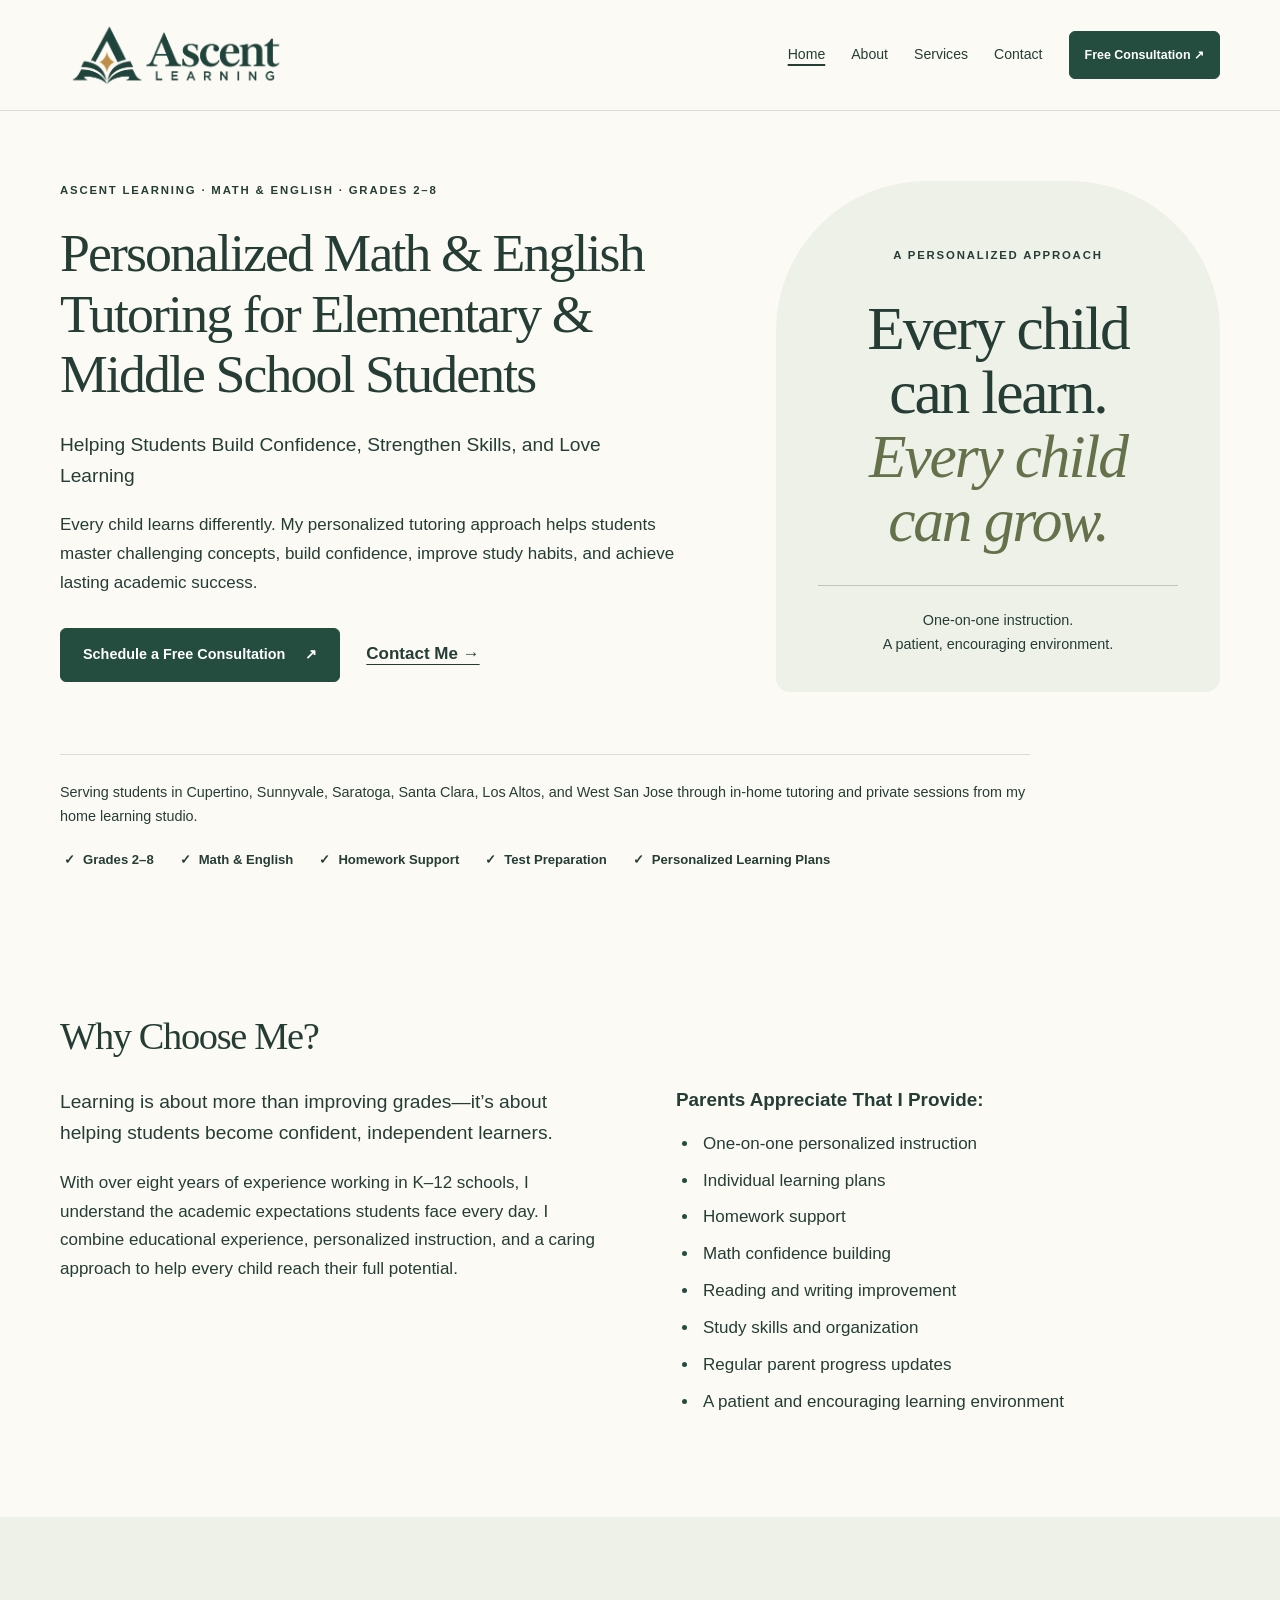
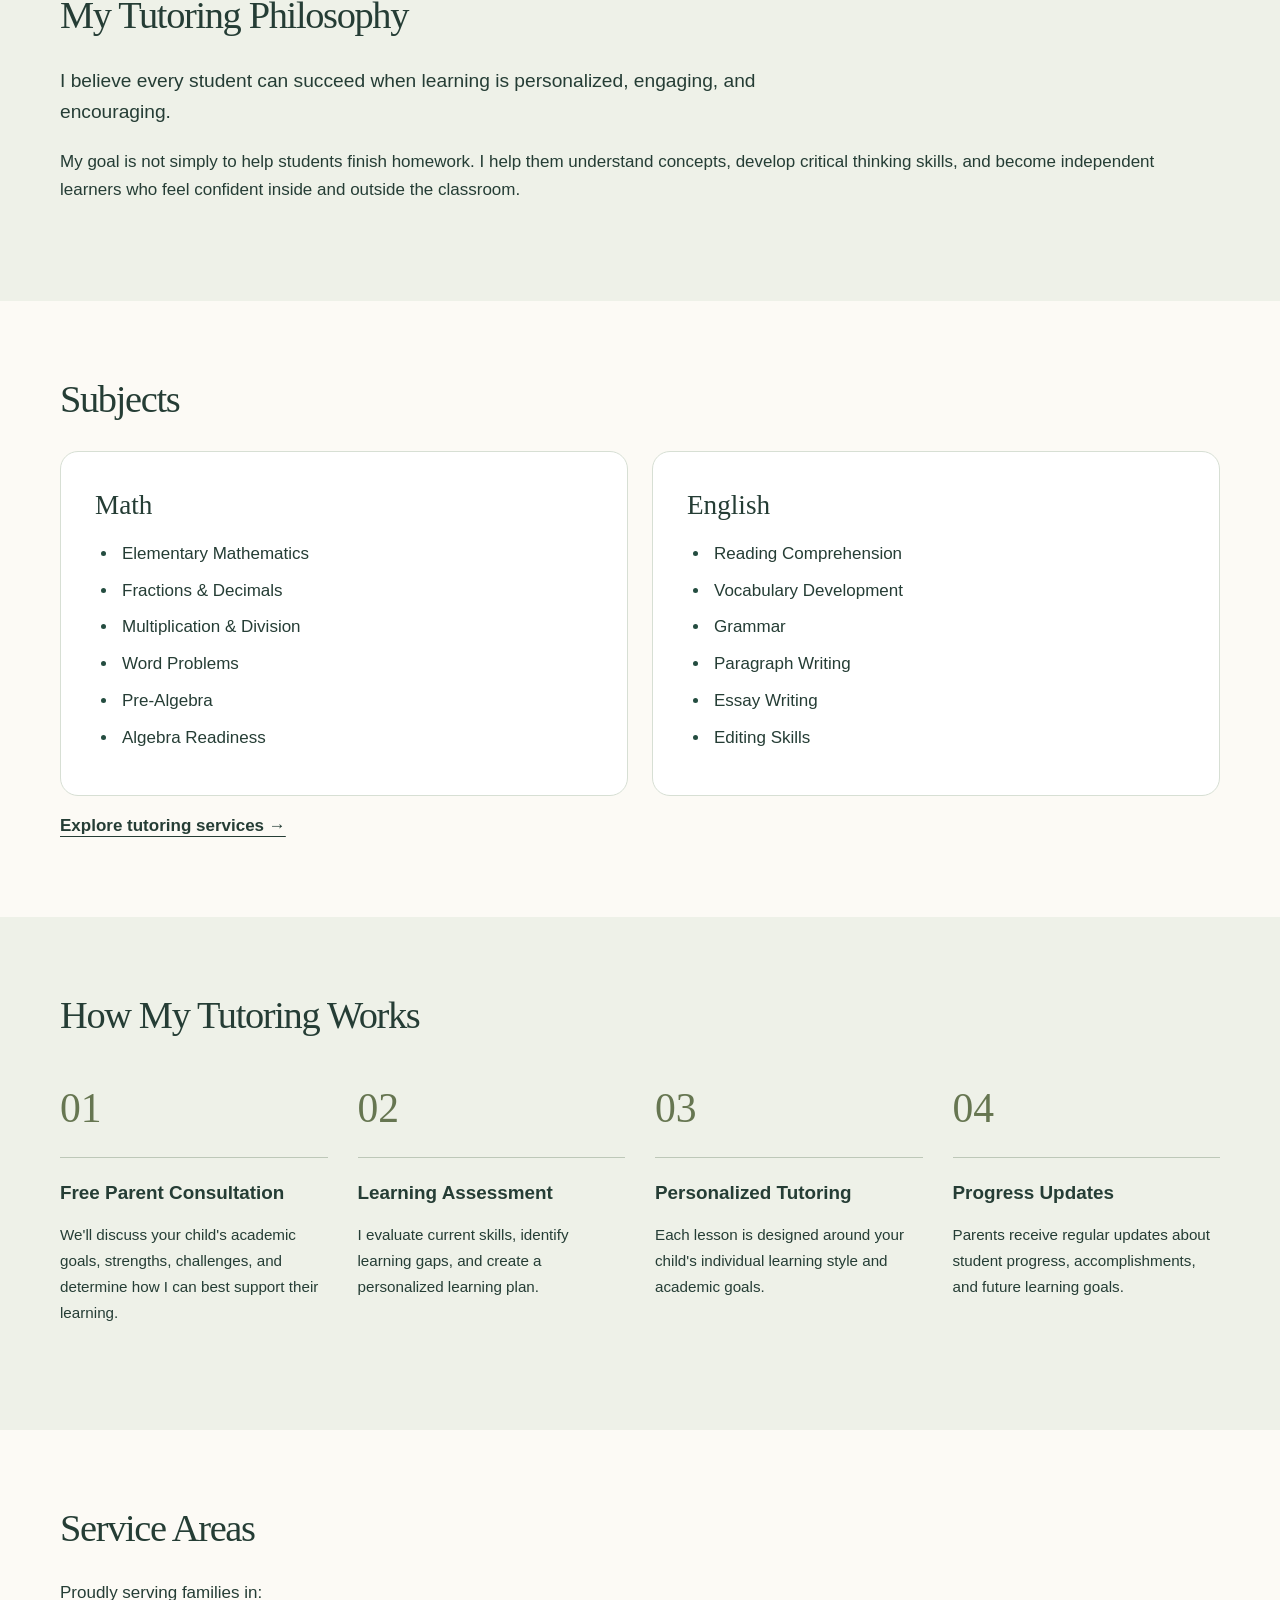
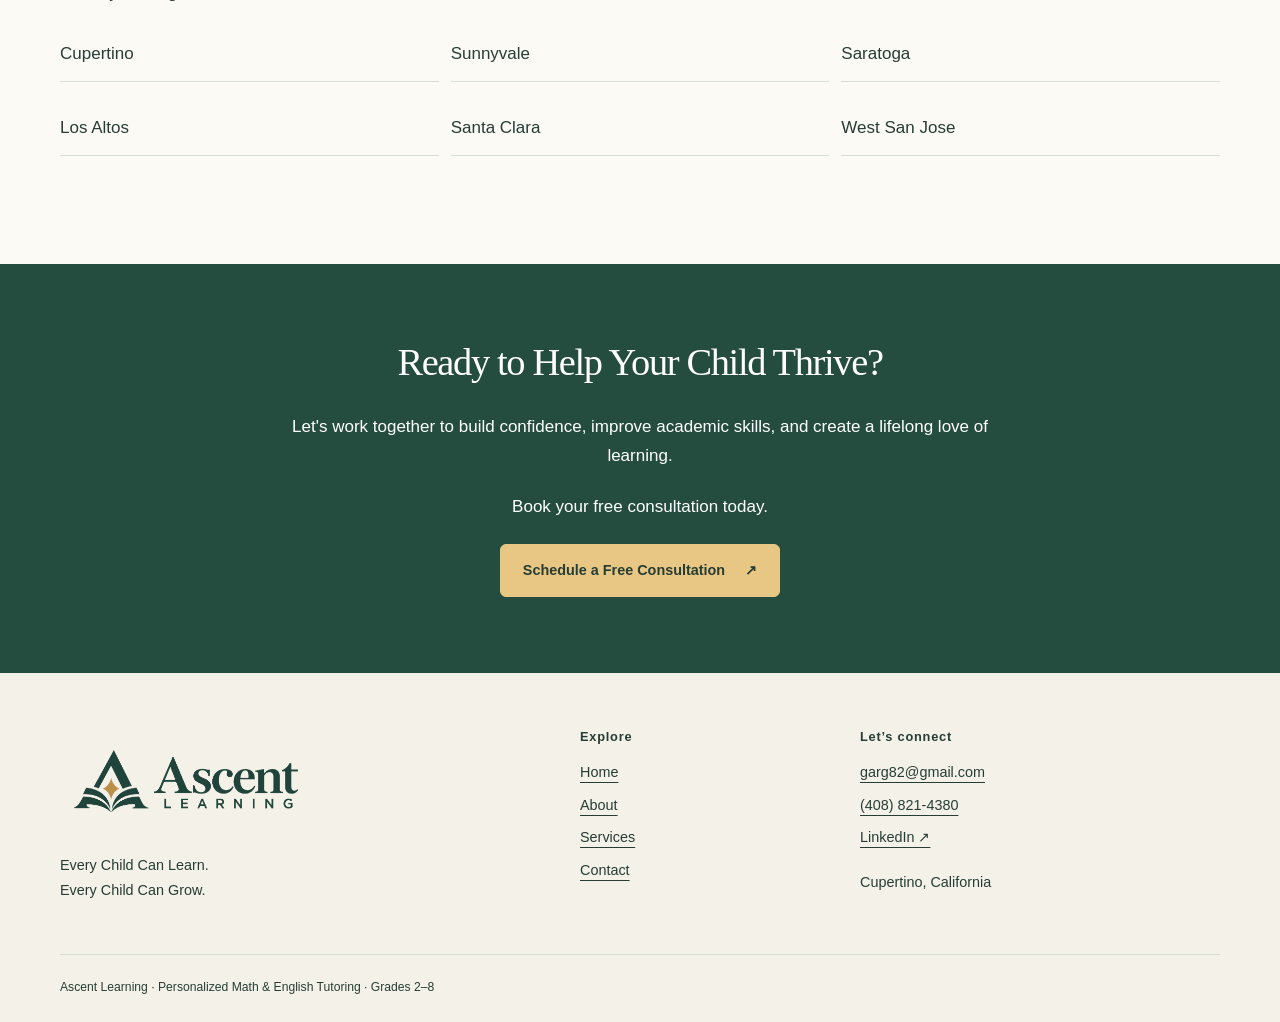
==== index.html @ a2057ff2 "Update 1.0" ====
<!doctype html><html lang="en"><head><meta charset="utf-8"><meta name="viewport" content="width=device-width, initial-scale=1"><title>Personalized Math & English Tutoring, Grades 2–8 | Ascent Learning</title><meta name="description" content="Ascent Learning: Personalized Math and English tutoring with Aarushi Agrawal in Cupertino and nearby communities. In-home and home learning studio sessions for grades 2–8."><meta name="theme-color" content="#244d40"><meta property="og:site_name" content="Ascent Learning"><meta property="og:type" content="website"><meta property="og:title" content="Personalized Math &amp; English Tutoring, Grades 2–8 | Ascent Learning"><meta property="og:description" content="Ascent Learning: Personalized Math and English tutoring with Aarushi Agrawal in Cupertino and nearby communities. In-home and home learning studio sessions for grades 2–8."><!-- Add the final absolute canonical URL and og:url after connecting your domain. --><link rel="stylesheet" href="css/style.css"><script src="js/script.js" defer></script></head><body><!-- Shared header: canonical copy in partials/header.html. Keep all four pages in sync. -->
<a class="skip-link" href="#main">Skip to content</a><header class="site-header"><div class="container header-inner"><a class="brand" href="index.html" aria-current="page"><img class="brand-logo" src="images/assets/ascent-learning-logo.png" alt="Ascent Learning" width="1942" height="809"></a><button class="menu-toggle" aria-expanded="false" aria-controls="navigation" hidden>Menu <span aria-hidden="true">☰</span></button><nav id="navigation" aria-label="Main navigation"><a href="index.html" aria-current="page">Home</a><a href="about.html">About</a><a href="services.html">Services</a><a href="contact.html">Contact</a><a class="button small" href="contact.html#consultation">Free Consultation ↗</a></nav></div></header><main id="main"><section class="hero"><div class="container hero-grid"><div><p class="eyebrow">ASCENT LEARNING · MATH & ENGLISH · GRADES 2–8</p><h1>Personalized Math &amp; English Tutoring for Elementary &amp; Middle School Students</h1><p class="lead">Helping Students Build Confidence, Strengthen Skills, and Love Learning</p><p>Every child learns differently. My personalized tutoring approach helps students master challenging concepts, build confidence, improve study habits, and achieve lasting academic success.</p><div class="actions"><a class="button" href="contact.html#consultation">Schedule a Free Consultation <span aria-hidden="true">↗</span></a><a class="text-link" href="contact.html">Contact Me →</a></div></div><aside class="hero-note"><p class="eyebrow">A PERSONALIZED APPROACH</p><p class="display">Every child<br>can learn.<br><em>Every child<br>can grow.</em></p><div class="note-bottom">One-on-one instruction.<br>A patient, encouraging environment.</div></aside></div><div class="container"><p class="service-line">Serving students in Cupertino, Sunnyvale, Saratoga, Santa Clara, Los Altos, and West San Jose through in-home tutoring and private sessions from my home learning studio.</p><ul class="tags"><li>Grades 2–8</li><li>Math & English</li><li>Homework Support</li><li>Test Preparation</li><li>Personalized Learning Plans</li></ul></div></section><section class="section "><div class="container"><h2>Why Choose Me?</h2><div class="split"><div><p class="lead">Learning is about more than improving grades—it’s about helping students become confident, independent learners.</p><p>With over eight years of experience working in K–12 schools, I understand the academic expectations students face every day. I combine educational experience, personalized instruction, and a caring approach to help every child reach their full potential.</p></div><div><h3>Parents Appreciate That I Provide:</h3><ul><li>One-on-one personalized instruction</li><li>Individual learning plans</li><li>Homework support</li><li>Math confidence building</li><li>Reading and writing improvement</li><li>Study skills and organization</li><li>Regular parent progress updates</li><li>A patient and encouraging learning environment</li> </ul></div></div></div></section><section class="section tinted"><div class="container"><h2>My Tutoring Philosophy</h2><p class="lead">I believe every student can succeed when learning is personalized, engaging, and encouraging.</p><p>My goal is not simply to help students finish homework. I help them understand concepts, develop critical thinking skills, and become independent learners who feel confident inside and outside the classroom.</p></div></section><section class="section "><div class="container"><h2>Subjects</h2><div class="cards two"><article class="card"><h3>Math</h3><ul><li>Elementary Mathematics</li><li>Fractions & Decimals</li><li>Multiplication & Division</li><li>Word Problems</li><li>Pre-Algebra</li><li>Algebra Readiness</li> </ul></article><article class="card"><h3>English</h3><ul><li>Reading Comprehension</li><li>Vocabulary Development</li><li>Grammar</li><li>Paragraph Writing</li><li>Essay Writing</li><li>Editing Skills</li> </ul></article></div><a class="text-link" href="services.html">Explore tutoring services →</a></div></section><section class="section tinted"><div class="container"><h2>How My Tutoring Works</h2><ol class="steps"><li><span class="step-number">01</span><h3>Free Parent Consultation</h3><p>We'll discuss your child's academic goals, strengths, challenges, and determine how I can best support their learning.</p></li><li><span class="step-number">02</span><h3>Learning Assessment</h3><p>I evaluate current skills, identify learning gaps, and create a personalized learning plan.</p></li><li><span class="step-number">03</span><h3>Personalized Tutoring</h3><p>Each lesson is designed around your child's individual learning style and academic goals.</p></li><li><span class="step-number">04</span><h3>Progress Updates</h3><p>Parents receive regular updates about student progress, accomplishments, and future learning goals.</p></li></ol></div></section><section class="section "><div class="container"><h2>Service Areas</h2><p>Proudly serving families in:</p><ul class="areas"><li>Cupertino</li><li>Sunnyvale</li><li>Saratoga</li><li>Los Altos</li><li>Santa Clara</li><li>West San Jose</li></ul></div></section><section class="section cta-band"><div class="container"><h2>Ready to Help Your Child Thrive?</h2><p>Let's work together to build confidence, improve academic skills, and create a lifelong love of learning.</p><p>Book your free consultation today.</p><a class="button" href="contact.html#consultation">Schedule a Free Consultation <span aria-hidden="true">↗</span></a></div></section></main><!-- Shared footer: canonical copy in partials/footer.html. -->
<footer><div class="container footer-grid"><div><a class="brand" href="index.html"><img class="brand-logo" src="images/assets/ascent-learning-logo.png" alt="Ascent Learning" width="1942" height="809"></a><p>Every Child Can Learn.<br>Every Child Can Grow.</p></div><div><h2>Explore</h2><a href="index.html">Home</a><a href="about.html">About</a><a href="services.html">Services</a><a href="contact.html">Contact</a></div><div><h2>Let’s connect</h2><a href="mailto:garg82@gmail.com">garg82@gmail.com</a><a href="tel:+14088214380">(408) 821-4380</a><a href="https://www.linkedin.com/in/aarushi82/">LinkedIn ↗</a><p>Cupertino, California</p></div></div><div class="container footer-bottom">Ascent Learning · Personalized Math &amp; English Tutoring · Grades 2–8</div></footer></body></html>
---- css/style.css ----
/* Shared design tokens: edit these to restyle all four pages. No external dependencies. */
:root{--paper:#fcfaf5;--ink:#253d35;--green:#244d40;--muted:#52665c;--tint:#eef1e8;--line:#d7dfd4;--accent:#e8c784;--white:#fff;--radius:18px}*{box-sizing:border-box}html{scroll-behavior:smooth;scroll-padding-top:110px}body{margin:0;background:var(--paper);color:var(--ink);font-family:Arial,Helvetica,sans-serif;font-size:17px;line-height:1.7}a{color:inherit;text-underline-offset:5px}button,input,select,textarea{font:inherit}button,a,input,select,textarea,summary{-webkit-tap-highlight-color:transparent}a:focus-visible,button:focus-visible,input:focus-visible,select:focus-visible,textarea:focus-visible,summary:focus-visible{outline:3px solid #a45a21;outline-offset:5px}h1,h2,h3,p{margin-top:0}h1,h2,.display{font-family:Georgia,'Times New Roman',serif;font-weight:400;letter-spacing:-.035em}h1{font-size:clamp(2.4rem,4.2vw,3.9rem);line-height:1.12;max-width:900px;margin-bottom:26px}h2{font-size:clamp(2rem,3vw,2.8rem);line-height:1.18;margin-bottom:28px}h3{font-size:1.18rem;line-height:1.4;margin-bottom:16px}p{margin-bottom:20px}ul{padding-left:23px;margin:0 0 24px}li{padding-left:4px;margin-bottom:8px}li::marker{color:var(--green)}.container{width:min(1160px,calc(100% - 80px));margin:auto}.site-header{background:var(--paper);border-bottom:1px solid var(--line);position:sticky;top:0;z-index:20}.header-inner{display:flex;align-items:center;justify-content:space-between;gap:24px;min-height:98px}.brand{display:flex;align-items:center;gap:12px;text-decoration:none;font-family:Georgia,serif;font-size:1.35rem;line-height:1.2}.brand small{display:block;font-family:Arial,sans-serif;letter-spacing:.14em;font-size:.56rem;margin-top:9px}.brand-mark{background:var(--green);color:var(--paper);padding:12px 9px;border-radius:50%;font-size:1.35rem}nav{display:flex;align-items:center;gap:26px}nav a{text-decoration:none;font-size:.88rem}nav a[aria-current=page]{text-decoration:underline;text-decoration-thickness:2px}nav a:hover,.text-link:hover{color:#826021}.button{display:inline-flex;align-items:center;justify-content:center;gap:20px;background:var(--green);color:#fff;border:1px solid var(--green);border-radius:6px;padding:15px 22px;text-decoration:none;font-size:.9rem;font-weight:600;cursor:pointer;line-height:1.5;min-height:48px}.button:hover{background:#17392e;color:#fff}.button:disabled{opacity:.6;cursor:wait}.button.small{font-size:.78rem;padding:12px 15px}.text-link{display:inline-block;font-weight:600;margin-top:16px}.eyebrow{font-size:.71rem;letter-spacing:.16em;font-weight:700;margin-bottom:23px}.hero{padding:70px 0 35px}.hero-grid{display:grid;grid-template-columns:1.45fr 1fr;gap:72px;align-items:stretch}.lead{font-size:1.2rem;line-height:1.6;max-width:800px}.hero-grid>div>p:not(.eyebrow){max-width:620px}.actions{display:flex;gap:26px;align-items:center;flex-wrap:wrap;margin:30px 0}.actions .text-link{margin:0}.hero-note{background:var(--tint);border-radius:150px 150px 14px 14px;padding:65px 42px 35px;text-align:center;align-self:start}.hero-note .display{font-size:clamp(2.8rem,4.8vw,4.5rem);line-height:1.04;margin:32px 0}.display em{color:#65714a}.note-bottom{border-top:1px solid #bdc8b8;padding-top:22px;font-size:.9rem}.service-line{margin-top:42px;padding-top:25px;border-top:1px solid var(--line);font-size:.9rem;max-width:970px}.tags{display:flex;flex-wrap:wrap;gap:10px 22px;list-style:none;padding:0;font-size:.82rem;font-weight:600}.tags li:before{content:'✓';margin-right:8px}.section{padding:76px 0}.tinted{background:var(--tint)}.split{display:grid;grid-template-columns:1fr 1fr;gap:72px}.cards{display:grid;gap:24px}.two{grid-template-columns:repeat(2,minmax(0,1fr))}.card{border:1px solid var(--line);border-radius:var(--radius);padding:34px;background:var(--white)}.card h3{font-family:Georgia,serif;font-size:1.7rem;font-weight:400}.card ul:last-child{margin-bottom:0}.steps{display:grid;grid-template-columns:repeat(4,minmax(0,1fr));gap:30px;list-style:none;padding:0;margin:35px 0 0}.steps li{padding:0}.step-number{display:block;font-family:Georgia,serif;font-size:2.6rem;color:#667651;border-bottom:1px solid #bdc8b8;margin-bottom:22px;padding-bottom:13px}.steps p{font-size:.95rem}.areas{list-style:none;padding:0;display:grid;grid-template-columns:repeat(3,1fr);gap:12px}.areas li{border-bottom:1px solid var(--line);padding:12px 0}.cta-band{background:var(--green);color:#fff;text-align:center}.cta-band p{max-width:750px;margin:0 auto 22px}.cta-band .button{background:var(--accent);border-color:var(--accent);color:var(--ink)}.page-intro{padding:70px 0 60px;background:var(--tint)}.page-intro .lead{margin-bottom:0}.contact-grid{display:grid;grid-template-columns:1fr 1.1fr;gap:80px}.contact-links{display:grid;gap:13px;overflow-wrap:anywhere}.space-top{margin-top:48px}.form-panel{background:#fff;border:1px solid var(--line);border-radius:var(--radius);padding:34px}.form-panel h2{font-size:1.9rem}.form-panel>p{font-size:.9rem}label{display:block;font-size:.9rem;font-weight:600;margin-top:20px;margin-bottom:7px}label span{font-weight:400;color:var(--muted);font-size:.78rem}input,select,textarea{display:block;width:100%;border:1px solid #899e90;border-radius:5px;padding:12px;background:var(--paper);color:var(--ink);min-height:48px}textarea{resize:vertical}form .button{margin-top:26px;width:100%}.field-error{color:#a32b21;font-size:.82rem;display:block}[aria-invalid=true]{border-color:#a32b21}#form-status{font-size:.9rem;margin:18px 0 0}.faq{max-width:900px}details{border-bottom:1px solid #bdc8b8;padding:22px 0}summary{cursor:pointer;font-weight:600;padding-right:20px}details p{margin:18px 0 0;padding-left:20px;max-width:800px}footer{padding:56px 0 24px;background:#f4f1e8}.footer-grid{display:grid;grid-template-columns:2fr 1fr 1.5fr;gap:40px}.footer-grid h2{font-family:Arial,sans-serif;font-size:.8rem;font-weight:700;letter-spacing:.06em;margin-bottom:16px}.footer-grid>div>a:not(.brand){display:block;margin-bottom:8px;font-size:.9rem}.footer-grid p{font-size:.9rem;margin-top:20px}.footer-bottom{border-top:1px solid var(--line);margin-top:32px;padding-top:22px;font-size:.76rem}.skip-link{position:fixed;left:15px;top:-100px;background:#fff;padding:12px;z-index:50}.skip-link:focus{top:12px}.menu-toggle{border:1px solid var(--green);background:transparent;border-radius:5px;padding:10px;color:var(--ink);cursor:pointer}.menu-toggle[hidden]{display:none}@media(min-width:901px){.menu-toggle{display:none}}@media(max-width:1000px){nav{gap:15px}.hero-grid{gap:35px}.contact-grid{gap:35px}}@media(max-width:900px){.container{width:calc(100% - 40px)}.header-inner{min-height:85px;flex-wrap:wrap;gap:16px;padding:14px 0}nav{width:100%;flex-wrap:wrap;padding-bottom:10px}nav a{padding:10px}.menu-toggle:not([hidden]){display:block}.js nav{display:none}.js nav.is-open{display:flex;flex-direction:column;align-items:stretch}.hero-grid{grid-template-columns:1.2fr 1fr;gap:25px}.hero-note{padding:48px 20px 25px}.hero-note .eyebrow{font-size:.6rem}.steps{grid-template-columns:repeat(2,1fr)}.split{gap:35px}.brand{font-size:1.15rem}}@media(max-width:650px){.hero{padding-top:38px}.hero-grid,.split,.two,.contact-grid{grid-template-columns:1fr}.hero-grid{gap:30px}.hero-note{border-radius:95px 95px 12px 12px;max-width:450px;width:100%;margin:auto}.hero-note .display{font-size:3.3rem}.hero-note .eyebrow{font-size:.7rem}.section{padding:50px 0}.page-intro{padding:45px 0}.actions{align-items:stretch;gap:18px}.actions .button{width:100%}.card,.form-panel{padding:25px}.areas{grid-template-columns:repeat(2,1fr)}.footer-grid{grid-template-columns:1fr 1fr;gap:30px}.footer-grid>div:first-child{grid-column:1/-1}.footer-grid>div:last-child{overflow-wrap:anywhere}.steps{gap:25px}.steps h3{font-size:1rem}h1{font-size:2.45rem}.brand small{font-size:.5rem}.contact-grid{gap:35px}}@media(prefers-reduced-motion:reduce){html{scroll-behavior:auto}*,*::before,*::after{animation:none!important;transition:none!important}}

/* Ascent Learning brand identity. Intrinsic dimensions are set to match the logo. */
.brand-logo{display:block;width:230px;height:auto;max-width:100%;object-fit:contain}.footer-grid .brand-logo{width:250px}.header-inner{min-height:110px}@media(max-width:1000px){.header-inner{gap:16px}.brand-logo{width:205px}}@media(max-width:650px){.brand-logo{width:195px}.header-inner{min-height:90px}.hero .eyebrow{font-size:.64rem;letter-spacing:.12em}}
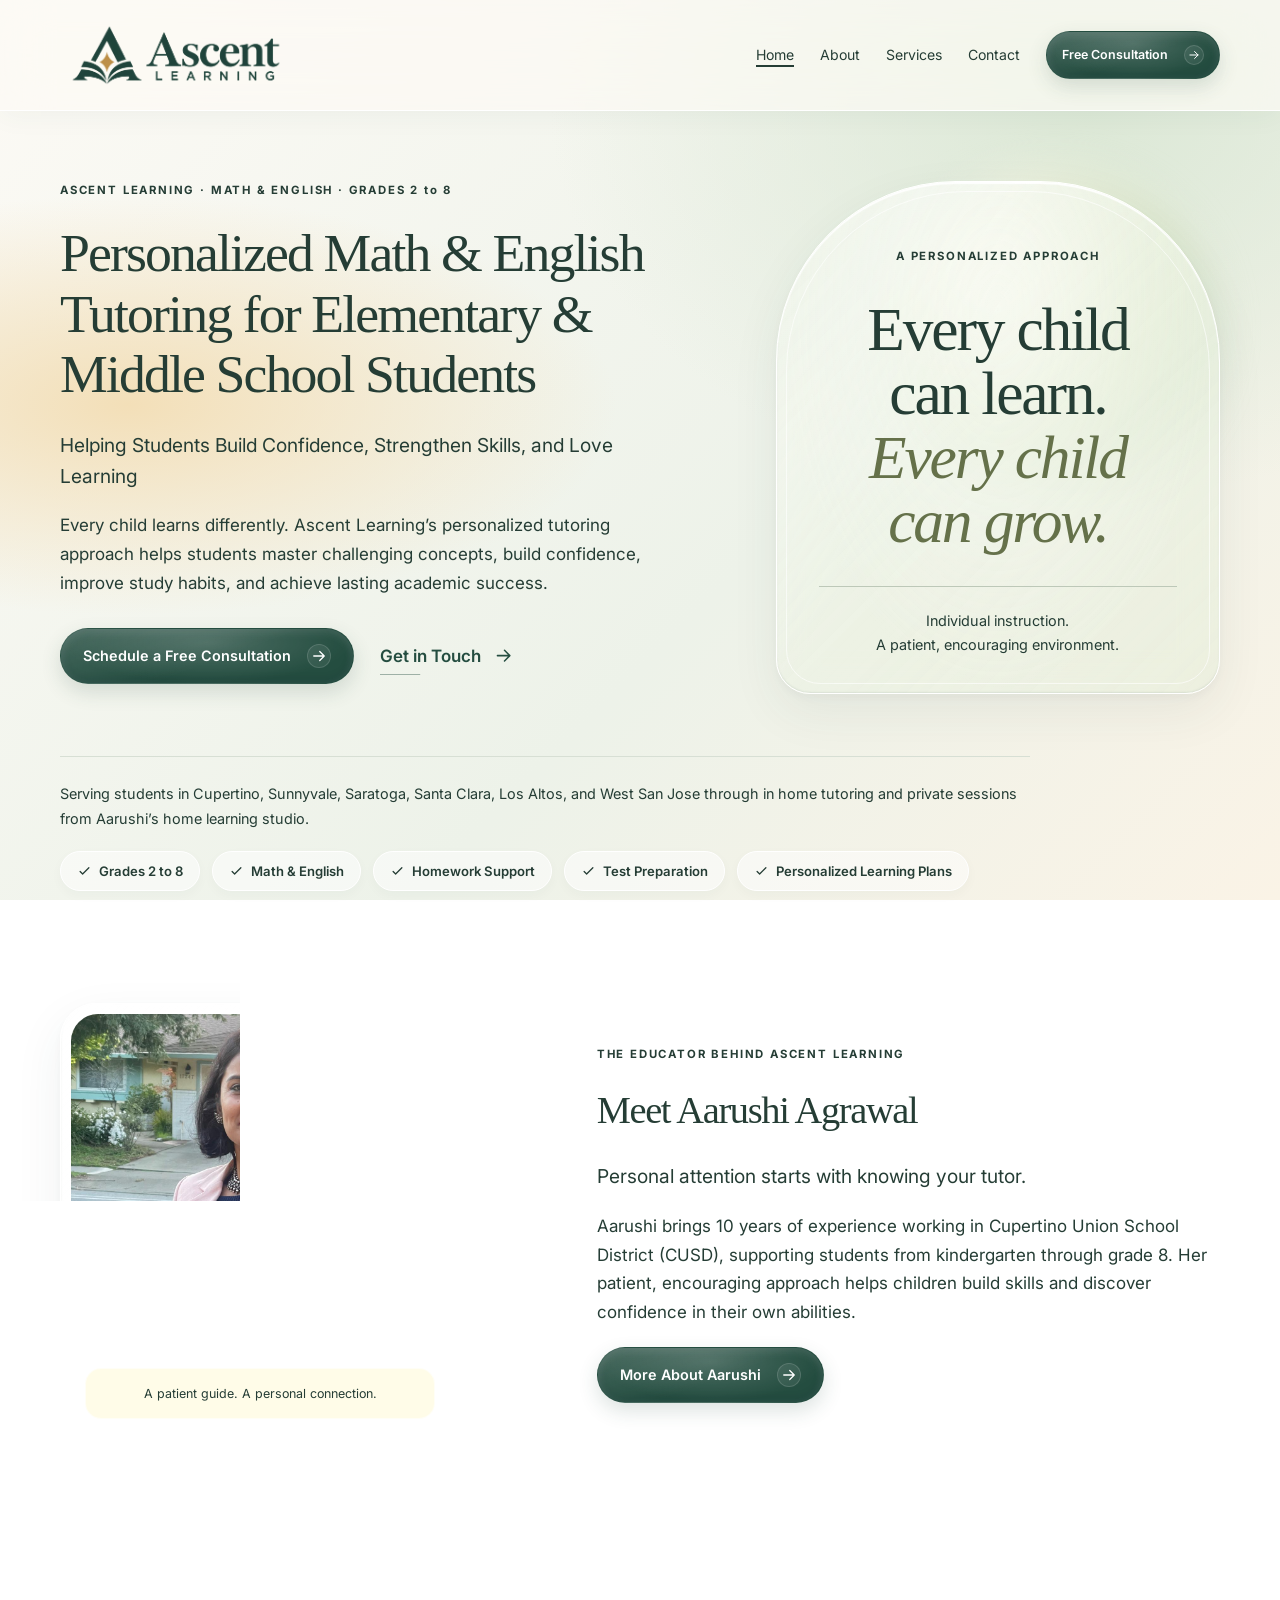
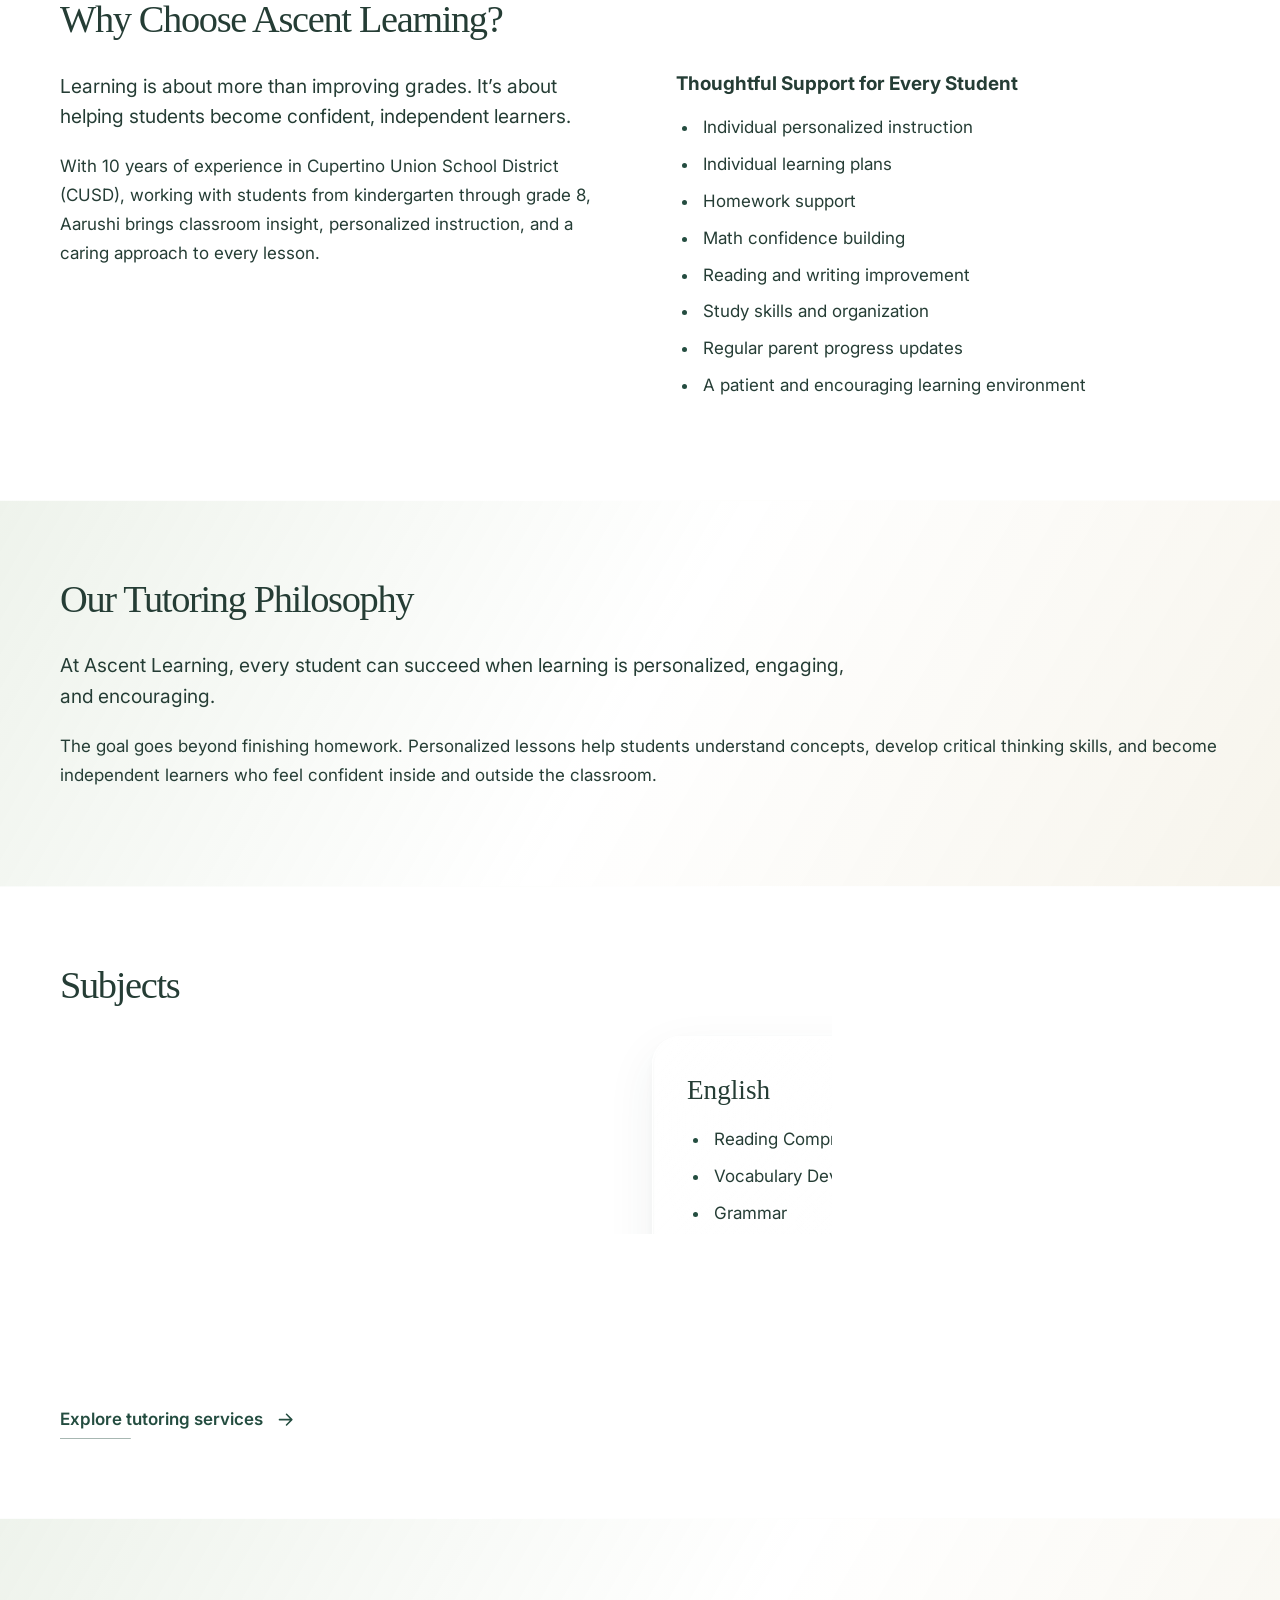
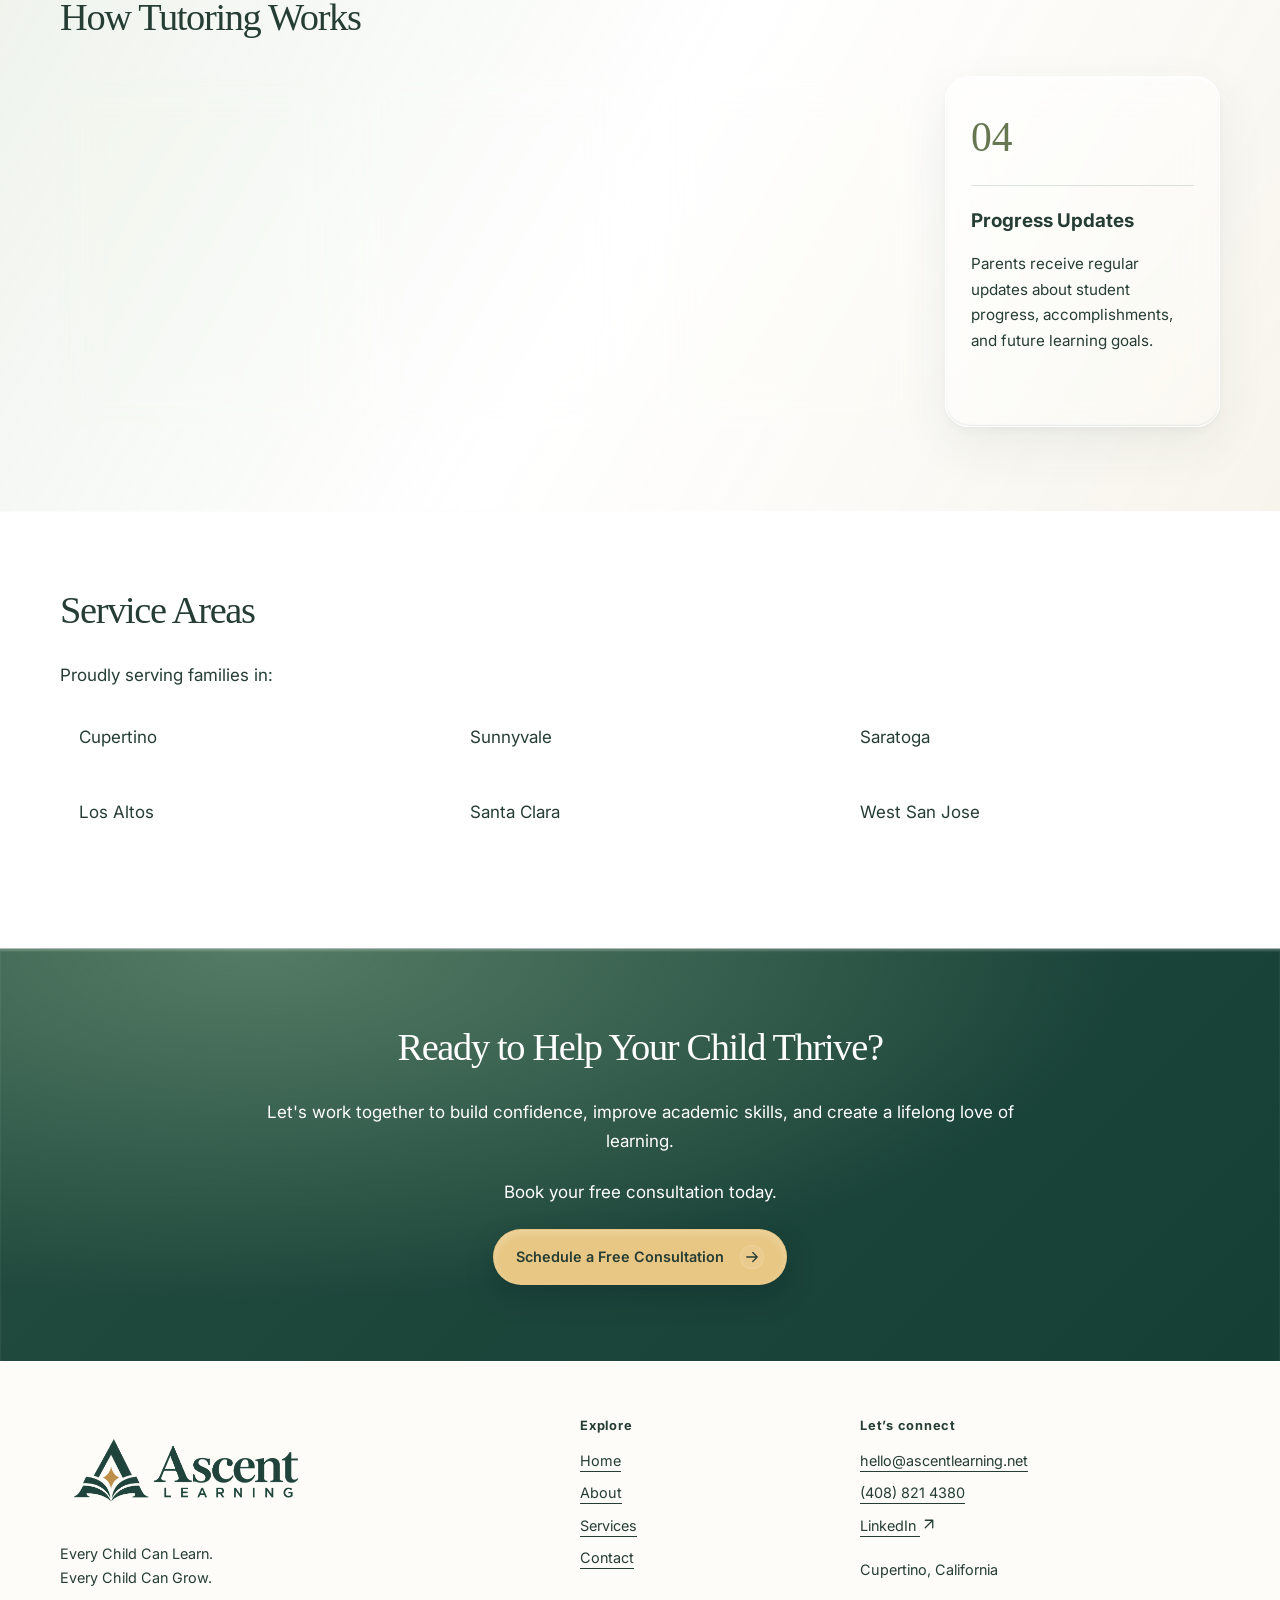
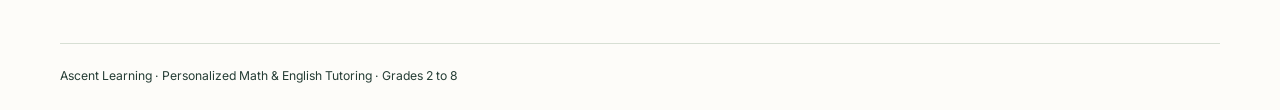
==== commit 95e82359: "Update 1.1" ====
--- a/index.html
+++ b/index.html
@@ -1,3 +1,3 @@
-<!doctype html><html lang="en"><head><meta charset="utf-8"><meta name="viewport" content="width=device-width, initial-scale=1"><title>Personalized Math & English Tutoring, Grades 2–8 | Ascent Learning</title><meta name="description" content="Ascent Learning: Personalized Math and English tutoring with Aarushi Agrawal in Cupertino and nearby communities. In-home and home learning studio sessions for grades 2–8."><meta name="theme-color" content="#244d40"><meta property="og:site_name" content="Ascent Learning"><meta property="og:type" content="website"><meta property="og:title" content="Personalized Math &amp; English Tutoring, Grades 2–8 | Ascent Learning"><meta property="og:description" content="Ascent Learning: Personalized Math and English tutoring with Aarushi Agrawal in Cupertino and nearby communities. In-home and home learning studio sessions for grades 2–8."><!-- Add the final absolute canonical URL and og:url after connecting your domain. --><link rel="stylesheet" href="css/style.css"><script src="js/script.js" defer></script></head><body><!-- Shared header: canonical copy in partials/header.html. Keep all four pages in sync. -->
-<a class="skip-link" href="#main">Skip to content</a><header class="site-header"><div class="container header-inner"><a class="brand" href="index.html" aria-current="page"><img class="brand-logo" src="images/assets/ascent-learning-logo.png" alt="Ascent Learning" width="1942" height="809"></a><button class="menu-toggle" aria-expanded="false" aria-controls="navigation" hidden>Menu <span aria-hidden="true">☰</span></button><nav id="navigation" aria-label="Main navigation"><a href="index.html" aria-current="page">Home</a><a href="about.html">About</a><a href="services.html">Services</a><a href="contact.html">Contact</a><a class="button small" href="contact.html#consultation">Free Consultation ↗</a></nav></div></header><main id="main"><section class="hero"><div class="container hero-grid"><div><p class="eyebrow">ASCENT LEARNING · MATH & ENGLISH · GRADES 2–8</p><h1>Personalized Math &amp; English Tutoring for Elementary &amp; Middle School Students</h1><p class="lead">Helping Students Build Confidence, Strengthen Skills, and Love Learning</p><p>Every child learns differently. My personalized tutoring approach helps students master challenging concepts, build confidence, improve study habits, and achieve lasting academic success.</p><div class="actions"><a class="button" href="contact.html#consultation">Schedule a Free Consultation <span aria-hidden="true">↗</span></a><a class="text-link" href="contact.html">Contact Me →</a></div></div><aside class="hero-note"><p class="eyebrow">A PERSONALIZED APPROACH</p><p class="display">Every child<br>can learn.<br><em>Every child<br>can grow.</em></p><div class="note-bottom">One-on-one instruction.<br>A patient, encouraging environment.</div></aside></div><div class="container"><p class="service-line">Serving students in Cupertino, Sunnyvale, Saratoga, Santa Clara, Los Altos, and West San Jose through in-home tutoring and private sessions from my home learning studio.</p><ul class="tags"><li>Grades 2–8</li><li>Math & English</li><li>Homework Support</li><li>Test Preparation</li><li>Personalized Learning Plans</li></ul></div></section><section class="section "><div class="container"><h2>Why Choose Me?</h2><div class="split"><div><p class="lead">Learning is about more than improving grades—it’s about helping students become confident, independent learners.</p><p>With over eight years of experience working in K–12 schools, I understand the academic expectations students face every day. I combine educational experience, personalized instruction, and a caring approach to help every child reach their full potential.</p></div><div><h3>Parents Appreciate That I Provide:</h3><ul><li>One-on-one personalized instruction</li><li>Individual learning plans</li><li>Homework support</li><li>Math confidence building</li><li>Reading and writing improvement</li><li>Study skills and organization</li><li>Regular parent progress updates</li><li>A patient and encouraging learning environment</li> </ul></div></div></div></section><section class="section tinted"><div class="container"><h2>My Tutoring Philosophy</h2><p class="lead">I believe every student can succeed when learning is personalized, engaging, and encouraging.</p><p>My goal is not simply to help students finish homework. I help them understand concepts, develop critical thinking skills, and become independent learners who feel confident inside and outside the classroom.</p></div></section><section class="section "><div class="container"><h2>Subjects</h2><div class="cards two"><article class="card"><h3>Math</h3><ul><li>Elementary Mathematics</li><li>Fractions & Decimals</li><li>Multiplication & Division</li><li>Word Problems</li><li>Pre-Algebra</li><li>Algebra Readiness</li> </ul></article><article class="card"><h3>English</h3><ul><li>Reading Comprehension</li><li>Vocabulary Development</li><li>Grammar</li><li>Paragraph Writing</li><li>Essay Writing</li><li>Editing Skills</li> </ul></article></div><a class="text-link" href="services.html">Explore tutoring services →</a></div></section><section class="section tinted"><div class="container"><h2>How My Tutoring Works</h2><ol class="steps"><li><span class="step-number">01</span><h3>Free Parent Consultation</h3><p>We'll discuss your child's academic goals, strengths, challenges, and determine how I can best support their learning.</p></li><li><span class="step-number">02</span><h3>Learning Assessment</h3><p>I evaluate current skills, identify learning gaps, and create a personalized learning plan.</p></li><li><span class="step-number">03</span><h3>Personalized Tutoring</h3><p>Each lesson is designed around your child's individual learning style and academic goals.</p></li><li><span class="step-number">04</span><h3>Progress Updates</h3><p>Parents receive regular updates about student progress, accomplishments, and future learning goals.</p></li></ol></div></section><section class="section "><div class="container"><h2>Service Areas</h2><p>Proudly serving families in:</p><ul class="areas"><li>Cupertino</li><li>Sunnyvale</li><li>Saratoga</li><li>Los Altos</li><li>Santa Clara</li><li>West San Jose</li></ul></div></section><section class="section cta-band"><div class="container"><h2>Ready to Help Your Child Thrive?</h2><p>Let's work together to build confidence, improve academic skills, and create a lifelong love of learning.</p><p>Book your free consultation today.</p><a class="button" href="contact.html#consultation">Schedule a Free Consultation <span aria-hidden="true">↗</span></a></div></section></main><!-- Shared footer: canonical copy in partials/footer.html. -->
-<footer><div class="container footer-grid"><div><a class="brand" href="index.html"><img class="brand-logo" src="images/assets/ascent-learning-logo.png" alt="Ascent Learning" width="1942" height="809"></a><p>Every Child Can Learn.<br>Every Child Can Grow.</p></div><div><h2>Explore</h2><a href="index.html">Home</a><a href="about.html">About</a><a href="services.html">Services</a><a href="contact.html">Contact</a></div><div><h2>Let’s connect</h2><a href="mailto:garg82@gmail.com">garg82@gmail.com</a><a href="tel:+14088214380">(408) 821-4380</a><a href="https://www.linkedin.com/in/aarushi82/">LinkedIn ↗</a><p>Cupertino, California</p></div></div><div class="container footer-bottom">Ascent Learning · Personalized Math &amp; English Tutoring · Grades 2–8</div></footer></body></html>+<!doctype html><html lang="en"><head><meta charset="utf-8"><meta name="viewport" content="width=device-width, initial-scale=1"><title>Personalized Math & English Tutoring, Grades 2 to 8 | Ascent Learning</title><meta name="description" content="Ascent Learning: Personalized Math and English tutoring with Aarushi Agrawal in Cupertino and nearby communities. In home and home learning studio sessions for grades 2 to 8."><meta name="theme-color" content="#244d40"><meta property="og:site_name" content="Ascent Learning"><meta property="og:type" content="website"><meta property="og:title" content="Personalized Math &amp; English Tutoring, Grades 2 to 8 | Ascent Learning"><meta property="og:description" content="Ascent Learning: Personalized Math and English tutoring with Aarushi Agrawal in Cupertino and nearby communities. In home and home learning studio sessions for grades 2 to 8."><!-- Add the final absolute canonical URL and og:url after connecting your domain. --><link rel="stylesheet" href="css/style.css"><script src="js/script.js" defer></script></head><body><!-- Shared header: canonical copy in partials/header.html. Keep all four pages in sync. -->
+<a class="skip-link" href="#main">Skip to content</a><header class="site-header"><div class="container header-inner"><a class="brand" href="index.html" aria-current="page"><img class="brand-logo" src="images/assets/ascent-learning-logo.png" alt="Ascent Learning" width="1942" height="809"></a><button class="menu-toggle" aria-expanded="false" aria-controls="navigation" hidden>Menu <svg class="icon icon-menu" viewBox="0 0 24 24" width="24" height="24" fill="none" stroke="currentColor" stroke-width="1.7" stroke-linecap="round" stroke-linejoin="round" aria-hidden="true" focusable="false"><path d="M4 8h16M4 16h16"/></svg></button><nav id="navigation" aria-label="Main navigation"><a href="index.html" aria-current="page">Home</a><a href="about.html">About</a><a href="services.html">Services</a><a href="contact.html">Contact</a><a class="button small" href="contact.html#consultation">Free Consultation <svg class="icon icon-arrow" viewBox="0 0 24 24" width="24" height="24" fill="none" stroke="currentColor" stroke-width="1.7" stroke-linecap="round" stroke-linejoin="round" aria-hidden="true" focusable="false"><path d="M5 12h14m-6-6 6 6-6 6"/></svg></a></nav></div></header><main id="main"><section class="hero"><div class="container hero-grid"><div><p class="eyebrow">ASCENT LEARNING · MATH & ENGLISH · GRADES 2 to 8</p><h1>Personalized Math &amp; English Tutoring for Elementary &amp; Middle School Students</h1><p class="lead">Helping Students Build Confidence, Strengthen Skills, and Love Learning</p><p>Every child learns differently. Ascent Learning’s personalized tutoring approach helps students master challenging concepts, build confidence, improve study habits, and achieve lasting academic success.</p><div class="actions"><a class="button" href="contact.html#consultation">Schedule a Free Consultation <svg class="icon icon-arrow" viewBox="0 0 24 24" width="24" height="24" fill="none" stroke="currentColor" stroke-width="1.7" stroke-linecap="round" stroke-linejoin="round" aria-hidden="true" focusable="false"><path d="M5 12h14m-6-6 6 6-6 6"/></svg></a><a class="text-link" href="contact.html">Get in Touch <svg class="icon icon-arrow" viewBox="0 0 24 24" width="24" height="24" fill="none" stroke="currentColor" stroke-width="1.7" stroke-linecap="round" stroke-linejoin="round" aria-hidden="true" focusable="false"><path d="M5 12h14m-6-6 6 6-6 6"/></svg></a></div></div><aside class="hero-note"><p class="eyebrow">A PERSONALIZED APPROACH</p><p class="display">Every child<br>can learn.<br><em>Every child<br>can grow.</em></p><div class="note-bottom">Individual instruction.<br>A patient, encouraging environment.</div></aside></div><div class="container"><p class="service-line">Serving students in Cupertino, Sunnyvale, Saratoga, Santa Clara, Los Altos, and West San Jose through in home tutoring and private sessions from Aarushi’s home learning studio.</p><ul class="tags"><li><svg class="icon icon-check" viewBox="0 0 24 24" width="24" height="24" fill="none" stroke="currentColor" stroke-width="1.7" stroke-linecap="round" stroke-linejoin="round" aria-hidden="true" focusable="false"><path d="m5 12 4 4L19 6"/></svg>Grades 2 to 8</li><li><svg class="icon icon-check" viewBox="0 0 24 24" width="24" height="24" fill="none" stroke="currentColor" stroke-width="1.7" stroke-linecap="round" stroke-linejoin="round" aria-hidden="true" focusable="false"><path d="m5 12 4 4L19 6"/></svg>Math & English</li><li><svg class="icon icon-check" viewBox="0 0 24 24" width="24" height="24" fill="none" stroke="currentColor" stroke-width="1.7" stroke-linecap="round" stroke-linejoin="round" aria-hidden="true" focusable="false"><path d="m5 12 4 4L19 6"/></svg>Homework Support</li><li><svg class="icon icon-check" viewBox="0 0 24 24" width="24" height="24" fill="none" stroke="currentColor" stroke-width="1.7" stroke-linecap="round" stroke-linejoin="round" aria-hidden="true" focusable="false"><path d="m5 12 4 4L19 6"/></svg>Test Preparation</li><li><svg class="icon icon-check" viewBox="0 0 24 24" width="24" height="24" fill="none" stroke="currentColor" stroke-width="1.7" stroke-linecap="round" stroke-linejoin="round" aria-hidden="true" focusable="false"><path d="m5 12 4 4L19 6"/></svg>Personalized Learning Plans</li></ul></div></section><section class="section tutor-overview"><div class="container tutor-grid"><figure class="portrait-frame"><img src="images/assets/aarushi-agrawal.jpeg" alt="Aarushi Agrawal, Ascent Learning tutor" width="1200" height="1600" loading="lazy"><figcaption>A patient guide. A personal connection.</figcaption></figure><div><p class="eyebrow">THE EDUCATOR BEHIND ASCENT LEARNING</p><h2>Meet Aarushi Agrawal</h2><p class="lead">Personal attention starts with knowing your tutor.</p><p>Aarushi brings 10 years of experience working in Cupertino Union School District (CUSD), supporting students from kindergarten through grade 8. Her patient, encouraging approach helps children build skills and discover confidence in their own abilities.</p><a class="button" href="about.html">More About Aarushi <svg class="icon icon-arrow" viewBox="0 0 24 24" width="24" height="24" fill="none" stroke="currentColor" stroke-width="1.7" stroke-linecap="round" stroke-linejoin="round" aria-hidden="true" focusable="false"><path d="M5 12h14m-6-6 6 6-6 6"/></svg></a></div></div></section><section class="section "><div class="container"><h2>Why Choose Ascent Learning?</h2><div class="split"><div><p class="lead">Learning is about more than improving grades. It’s about helping students become confident, independent learners.</p><p>With 10 years of experience in Cupertino Union School District (CUSD), working with students from kindergarten through grade 8, Aarushi brings classroom insight, personalized instruction, and a caring approach to every lesson.</p></div><div><h3>Thoughtful Support for Every Student</h3><ul><li>Individual personalized instruction</li><li>Individual learning plans</li><li>Homework support</li><li>Math confidence building</li><li>Reading and writing improvement</li><li>Study skills and organization</li><li>Regular parent progress updates</li><li>A patient and encouraging learning environment</li> </ul></div></div></div></section><section class="section tinted"><div class="container"><h2>Our Tutoring Philosophy</h2><p class="lead">At Ascent Learning, every student can succeed when learning is personalized, engaging, and encouraging.</p><p>The goal goes beyond finishing homework. Personalized lessons help students understand concepts, develop critical thinking skills, and become independent learners who feel confident inside and outside the classroom.</p></div></section><section class="section "><div class="container"><h2>Subjects</h2><div class="cards two"><article class="card"><h3>Math</h3><ul><li>Elementary Mathematics</li><li>Fractions & Decimals</li><li>Multiplication & Division</li><li>Word Problems</li><li>Prealgebra</li><li>Algebra Readiness</li> </ul></article><article class="card"><h3>English</h3><ul><li>Reading Comprehension</li><li>Vocabulary Development</li><li>Grammar</li><li>Paragraph Writing</li><li>Essay Writing</li><li>Editing Skills</li> </ul></article></div><a class="text-link" href="services.html">Explore tutoring services <svg class="icon icon-arrow" viewBox="0 0 24 24" width="24" height="24" fill="none" stroke="currentColor" stroke-width="1.7" stroke-linecap="round" stroke-linejoin="round" aria-hidden="true" focusable="false"><path d="M5 12h14m-6-6 6 6-6 6"/></svg></a></div></section><section class="section tinted"><div class="container"><h2>How Tutoring Works</h2><ol class="steps"><li><span class="step-number">01</span><h3>Free Parent Consultation</h3><p>Your consultation with Aarushi explores your child’s goals, strengths, and challenges to find the right support.</p></li><li><span class="step-number">02</span><h3>Learning Assessment</h3><p>Aarushi evaluates current skills, identifies learning gaps, and creates a personalized learning plan.</p></li><li><span class="step-number">03</span><h3>Personalized Tutoring</h3><p>Each lesson is designed around your child's individual learning style and academic goals.</p></li><li><span class="step-number">04</span><h3>Progress Updates</h3><p>Parents receive regular updates about student progress, accomplishments, and future learning goals.</p></li></ol></div></section><section class="section "><div class="container"><h2>Service Areas</h2><p>Proudly serving families in:</p><ul class="areas"><li>Cupertino</li><li>Sunnyvale</li><li>Saratoga</li><li>Los Altos</li><li>Santa Clara</li><li>West San Jose</li></ul></div></section><section class="section cta-band"><div class="container"><h2>Ready to Help Your Child Thrive?</h2><p>Let's work together to build confidence, improve academic skills, and create a lifelong love of learning.</p><p>Book your free consultation today.</p><a class="button" href="contact.html#consultation">Schedule a Free Consultation <svg class="icon icon-arrow" viewBox="0 0 24 24" width="24" height="24" fill="none" stroke="currentColor" stroke-width="1.7" stroke-linecap="round" stroke-linejoin="round" aria-hidden="true" focusable="false"><path d="M5 12h14m-6-6 6 6-6 6"/></svg></a></div></section></main><!-- Shared footer: canonical copy in partials/footer.html. -->
+<footer><div class="container footer-grid"><div><a class="brand" href="index.html"><img class="brand-logo" src="images/assets/ascent-learning-logo.png" alt="Ascent Learning" width="1942" height="809"></a><p>Every Child Can Learn.<br>Every Child Can Grow.</p></div><div><h2>Explore</h2><a href="index.html">Home</a><a href="about.html">About</a><a href="services.html">Services</a><a href="contact.html">Contact</a></div><div><h2>Let’s connect</h2><a href="mailto:hello@ascentlearning.net">hello@ascentlearning.net</a><a href="tel:+14088214380">(408) 821 4380</a><a href="https://www.linkedin.com/in/aarushi82/" target="_blank" rel="noopener noreferrer" aria-label="LinkedIn (opens in a new tab)">LinkedIn <svg class="icon icon-external" viewBox="0 0 24 24" width="24" height="24" fill="none" stroke="currentColor" stroke-width="1.7" stroke-linecap="round" stroke-linejoin="round" aria-hidden="true" focusable="false"><path d="M7 17 17 7M7 7h10v10"/></svg></a><p>Cupertino, California</p></div></div><div class="container footer-bottom">Ascent Learning · Personalized Math &amp; English Tutoring · Grades 2 to 8</div></footer></body></html>
--- a/css/style.css
+++ b/css/style.css
@@ -1,5 +1,55 @@
+@import url('https://fonts.googleapis.com/css2?family=Inter:wght@400;500;600;700&display=swap');
 /* Shared design tokens: edit these to restyle all four pages. No external dependencies. */
-:root{--paper:#fcfaf5;--ink:#253d35;--green:#244d40;--muted:#52665c;--tint:#eef1e8;--line:#d7dfd4;--accent:#e8c784;--white:#fff;--radius:18px}*{box-sizing:border-box}html{scroll-behavior:smooth;scroll-padding-top:110px}body{margin:0;background:var(--paper);color:var(--ink);font-family:Arial,Helvetica,sans-serif;font-size:17px;line-height:1.7}a{color:inherit;text-underline-offset:5px}button,input,select,textarea{font:inherit}button,a,input,select,textarea,summary{-webkit-tap-highlight-color:transparent}a:focus-visible,button:focus-visible,input:focus-visible,select:focus-visible,textarea:focus-visible,summary:focus-visible{outline:3px solid #a45a21;outline-offset:5px}h1,h2,h3,p{margin-top:0}h1,h2,.display{font-family:Georgia,'Times New Roman',serif;font-weight:400;letter-spacing:-.035em}h1{font-size:clamp(2.4rem,4.2vw,3.9rem);line-height:1.12;max-width:900px;margin-bottom:26px}h2{font-size:clamp(2rem,3vw,2.8rem);line-height:1.18;margin-bottom:28px}h3{font-size:1.18rem;line-height:1.4;margin-bottom:16px}p{margin-bottom:20px}ul{padding-left:23px;margin:0 0 24px}li{padding-left:4px;margin-bottom:8px}li::marker{color:var(--green)}.container{width:min(1160px,calc(100% - 80px));margin:auto}.site-header{background:var(--paper);border-bottom:1px solid var(--line);position:sticky;top:0;z-index:20}.header-inner{display:flex;align-items:center;justify-content:space-between;gap:24px;min-height:98px}.brand{display:flex;align-items:center;gap:12px;text-decoration:none;font-family:Georgia,serif;font-size:1.35rem;line-height:1.2}.brand small{display:block;font-family:Arial,sans-serif;letter-spacing:.14em;font-size:.56rem;margin-top:9px}.brand-mark{background:var(--green);color:var(--paper);padding:12px 9px;border-radius:50%;font-size:1.35rem}nav{display:flex;align-items:center;gap:26px}nav a{text-decoration:none;font-size:.88rem}nav a[aria-current=page]{text-decoration:underline;text-decoration-thickness:2px}nav a:hover,.text-link:hover{color:#826021}.button{display:inline-flex;align-items:center;justify-content:center;gap:20px;background:var(--green);color:#fff;border:1px solid var(--green);border-radius:6px;padding:15px 22px;text-decoration:none;font-size:.9rem;font-weight:600;cursor:pointer;line-height:1.5;min-height:48px}.button:hover{background:#17392e;color:#fff}.button:disabled{opacity:.6;cursor:wait}.button.small{font-size:.78rem;padding:12px 15px}.text-link{display:inline-block;font-weight:600;margin-top:16px}.eyebrow{font-size:.71rem;letter-spacing:.16em;font-weight:700;margin-bottom:23px}.hero{padding:70px 0 35px}.hero-grid{display:grid;grid-template-columns:1.45fr 1fr;gap:72px;align-items:stretch}.lead{font-size:1.2rem;line-height:1.6;max-width:800px}.hero-grid>div>p:not(.eyebrow){max-width:620px}.actions{display:flex;gap:26px;align-items:center;flex-wrap:wrap;margin:30px 0}.actions .text-link{margin:0}.hero-note{background:var(--tint);border-radius:150px 150px 14px 14px;padding:65px 42px 35px;text-align:center;align-self:start}.hero-note .display{font-size:clamp(2.8rem,4.8vw,4.5rem);line-height:1.04;margin:32px 0}.display em{color:#65714a}.note-bottom{border-top:1px solid #bdc8b8;padding-top:22px;font-size:.9rem}.service-line{margin-top:42px;padding-top:25px;border-top:1px solid var(--line);font-size:.9rem;max-width:970px}.tags{display:flex;flex-wrap:wrap;gap:10px 22px;list-style:none;padding:0;font-size:.82rem;font-weight:600}.tags li:before{content:'✓';margin-right:8px}.section{padding:76px 0}.tinted{background:var(--tint)}.split{display:grid;grid-template-columns:1fr 1fr;gap:72px}.cards{display:grid;gap:24px}.two{grid-template-columns:repeat(2,minmax(0,1fr))}.card{border:1px solid var(--line);border-radius:var(--radius);padding:34px;background:var(--white)}.card h3{font-family:Georgia,serif;font-size:1.7rem;font-weight:400}.card ul:last-child{margin-bottom:0}.steps{display:grid;grid-template-columns:repeat(4,minmax(0,1fr));gap:30px;list-style:none;padding:0;margin:35px 0 0}.steps li{padding:0}.step-number{display:block;font-family:Georgia,serif;font-size:2.6rem;color:#667651;border-bottom:1px solid #bdc8b8;margin-bottom:22px;padding-bottom:13px}.steps p{font-size:.95rem}.areas{list-style:none;padding:0;display:grid;grid-template-columns:repeat(3,1fr);gap:12px}.areas li{border-bottom:1px solid var(--line);padding:12px 0}.cta-band{background:var(--green);color:#fff;text-align:center}.cta-band p{max-width:750px;margin:0 auto 22px}.cta-band .button{background:var(--accent);border-color:var(--accent);color:var(--ink)}.page-intro{padding:70px 0 60px;background:var(--tint)}.page-intro .lead{margin-bottom:0}.contact-grid{display:grid;grid-template-columns:1fr 1.1fr;gap:80px}.contact-links{display:grid;gap:13px;overflow-wrap:anywhere}.space-top{margin-top:48px}.form-panel{background:#fff;border:1px solid var(--line);border-radius:var(--radius);padding:34px}.form-panel h2{font-size:1.9rem}.form-panel>p{font-size:.9rem}label{display:block;font-size:.9rem;font-weight:600;margin-top:20px;margin-bottom:7px}label span{font-weight:400;color:var(--muted);font-size:.78rem}input,select,textarea{display:block;width:100%;border:1px solid #899e90;border-radius:5px;padding:12px;background:var(--paper);color:var(--ink);min-height:48px}textarea{resize:vertical}form .button{margin-top:26px;width:100%}.field-error{color:#a32b21;font-size:.82rem;display:block}[aria-invalid=true]{border-color:#a32b21}#form-status{font-size:.9rem;margin:18px 0 0}.faq{max-width:900px}details{border-bottom:1px solid #bdc8b8;padding:22px 0}summary{cursor:pointer;font-weight:600;padding-right:20px}details p{margin:18px 0 0;padding-left:20px;max-width:800px}footer{padding:56px 0 24px;background:#f4f1e8}.footer-grid{display:grid;grid-template-columns:2fr 1fr 1.5fr;gap:40px}.footer-grid h2{font-family:Arial,sans-serif;font-size:.8rem;font-weight:700;letter-spacing:.06em;margin-bottom:16px}.footer-grid>div>a:not(.brand){display:block;margin-bottom:8px;font-size:.9rem}.footer-grid p{font-size:.9rem;margin-top:20px}.footer-bottom{border-top:1px solid var(--line);margin-top:32px;padding-top:22px;font-size:.76rem}.skip-link{position:fixed;left:15px;top:-100px;background:#fff;padding:12px;z-index:50}.skip-link:focus{top:12px}.menu-toggle{border:1px solid var(--green);background:transparent;border-radius:5px;padding:10px;color:var(--ink);cursor:pointer}.menu-toggle[hidden]{display:none}@media(min-width:901px){.menu-toggle{display:none}}@media(max-width:1000px){nav{gap:15px}.hero-grid{gap:35px}.contact-grid{gap:35px}}@media(max-width:900px){.container{width:calc(100% - 40px)}.header-inner{min-height:85px;flex-wrap:wrap;gap:16px;padding:14px 0}nav{width:100%;flex-wrap:wrap;padding-bottom:10px}nav a{padding:10px}.menu-toggle:not([hidden]){display:block}.js nav{display:none}.js nav.is-open{display:flex;flex-direction:column;align-items:stretch}.hero-grid{grid-template-columns:1.2fr 1fr;gap:25px}.hero-note{padding:48px 20px 25px}.hero-note .eyebrow{font-size:.6rem}.steps{grid-template-columns:repeat(2,1fr)}.split{gap:35px}.brand{font-size:1.15rem}}@media(max-width:650px){.hero{padding-top:38px}.hero-grid,.split,.two,.contact-grid{grid-template-columns:1fr}.hero-grid{gap:30px}.hero-note{border-radius:95px 95px 12px 12px;max-width:450px;width:100%;margin:auto}.hero-note .display{font-size:3.3rem}.hero-note .eyebrow{font-size:.7rem}.section{padding:50px 0}.page-intro{padding:45px 0}.actions{align-items:stretch;gap:18px}.actions .button{width:100%}.card,.form-panel{padding:25px}.areas{grid-template-columns:repeat(2,1fr)}.footer-grid{grid-template-columns:1fr 1fr;gap:30px}.footer-grid>div:first-child{grid-column:1/-1}.footer-grid>div:last-child{overflow-wrap:anywhere}.steps{gap:25px}.steps h3{font-size:1rem}h1{font-size:2.45rem}.brand small{font-size:.5rem}.contact-grid{gap:35px}}@media(prefers-reduced-motion:reduce){html{scroll-behavior:auto}*,*::before,*::after{animation:none!important;transition:none!important}}
+:root{--paper:#fcfaf5;--ink:#253d35;--green:#244d40;--muted:#52665c;--tint:#eef1e8;--line:#d7dfd4;--accent:#e8c784;--white:#fff;--radius:18px}*{box-sizing:border-box}html{scroll-behavior:smooth;scroll-padding-top:110px}body{margin:0;background:var(--paper);color:var(--ink);font-family:'Inter',sans-serif;font-size:17px;line-height:1.7}a{color:inherit;text-underline-offset:5px}button,input,select,textarea{font:inherit}button,a,input,select,textarea,summary{-webkit-tap-highlight-color:transparent}a:focus-visible,button:focus-visible,input:focus-visible,select:focus-visible,textarea:focus-visible,summary:focus-visible{outline:3px solid #a45a21;outline-offset:5px}h1,h2,h3,p{margin-top:0}h1,h2,.display{font-family:Georgia,'Times New Roman',serif;font-weight:400;letter-spacing:-.035em}h1{font-size:clamp(2.4rem,4.2vw,3.9rem);line-height:1.12;max-width:900px;margin-bottom:26px}h2{font-size:clamp(2rem,3vw,2.8rem);line-height:1.18;margin-bottom:28px}h3{font-size:1.18rem;line-height:1.4;margin-bottom:16px}p{margin-bottom:20px}ul{padding-left:23px;margin:0 0 24px}li{padding-left:4px;margin-bottom:8px}li::marker{color:var(--green)}.container{width:min(1160px,calc(100% - 80px));margin:auto}.site-header{background:var(--paper);border-bottom:1px solid var(--line);position:sticky;top:0;z-index:20}.header-inner{display:flex;align-items:center;justify-content:space-between;gap:24px;min-height:98px}.brand{display:flex;align-items:center;gap:12px;text-decoration:none;font-family:Georgia,serif;font-size:1.35rem;line-height:1.2}.brand small{display:block;font-family:'Inter',sans-serif;letter-spacing:.14em;font-size:.56rem;margin-top:9px}.brand-mark{background:var(--green);color:var(--paper);padding:12px 9px;border-radius:50%;font-size:1.35rem}nav{display:flex;align-items:center;gap:26px}nav a{text-decoration:none;font-size:.88rem}nav a[aria-current=page]{text-decoration:underline;text-decoration-thickness:2px}nav a:hover,.text-link:hover{color:#826021}.button{display:inline-flex;align-items:center;justify-content:center;gap:20px;background:var(--green);color:#fff;border:1px solid var(--green);border-radius:6px;padding:15px 22px;text-decoration:none;font-size:.9rem;font-weight:600;cursor:pointer;line-height:1.5;min-height:48px}.button:hover{background:#17392e;color:#fff}.button:disabled{opacity:.6;cursor:wait}.button.small{font-size:.78rem;padding:12px 15px}.text-link{display:inline-block;font-weight:600;margin-top:16px}.eyebrow{font-size:.71rem;letter-spacing:.16em;font-weight:700;margin-bottom:23px}.hero{padding:70px 0 35px}.hero-grid{display:grid;grid-template-columns:1.45fr 1fr;gap:72px;align-items:stretch}.lead{font-size:1.2rem;line-height:1.6;max-width:800px}.hero-grid>div>p:not(.eyebrow){max-width:620px}.actions{display:flex;gap:26px;align-items:center;flex-wrap:wrap;margin:30px 0}.actions .text-link{margin:0}.hero-note{background:var(--tint);border-radius:150px 150px 14px 14px;padding:65px 42px 35px;text-align:center;align-self:start}.hero-note .display{font-size:clamp(2.8rem,4.8vw,4.5rem);line-height:1.04;margin:32px 0}.display em{color:#65714a}.note-bottom{border-top:1px solid #bdc8b8;padding-top:22px;font-size:.9rem}.service-line{margin-top:42px;padding-top:25px;border-top:1px solid var(--line);font-size:.9rem;max-width:970px}.tags{display:flex;flex-wrap:wrap;gap:10px 22px;list-style:none;padding:0;font-size:.82rem;font-weight:600}.tags li:before{content:'✓';margin-right:8px}.section{padding:76px 0}.tinted{background:var(--tint)}.split{display:grid;grid-template-columns:1fr 1fr;gap:72px}.cards{display:grid;gap:24px}.two{grid-template-columns:repeat(2,minmax(0,1fr))}.card{border:1px solid var(--line);border-radius:var(--radius);padding:34px;background:var(--white)}.card h3{font-family:Georgia,serif;font-size:1.7rem;font-weight:400}.card ul:last-child{margin-bottom:0}.steps{display:grid;grid-template-columns:repeat(4,minmax(0,1fr));gap:30px;list-style:none;padding:0;margin:35px 0 0}.steps li{padding:0}.step-number{display:block;font-family:Georgia,serif;font-size:2.6rem;color:#667651;border-bottom:1px solid #bdc8b8;margin-bottom:22px;padding-bottom:13px}.steps p{font-size:.95rem}.areas{list-style:none;padding:0;display:grid;grid-template-columns:repeat(3,1fr);gap:12px}.areas li{border-bottom:1px solid var(--line);padding:12px 0}.cta-band{background:var(--green);color:#fff;text-align:center}.cta-band p{max-width:750px;margin:0 auto 22px}.cta-band .button{background:var(--accent);border-color:var(--accent);color:var(--ink)}.page-intro{padding:70px 0 60px;background:var(--tint)}.page-intro .lead{margin-bottom:0}.contact-grid{display:grid;grid-template-columns:1fr 1.1fr;gap:80px}.contact-links{display:grid;gap:13px;overflow-wrap:anywhere}.space-top{margin-top:48px}.form-panel{background:#fff;border:1px solid var(--line);border-radius:var(--radius);padding:34px}.form-panel h2{font-size:1.9rem}.form-panel>p{font-size:.9rem}label{display:block;font-size:.9rem;font-weight:600;margin-top:20px;margin-bottom:7px}label span{font-weight:400;color:var(--muted);font-size:.78rem}input,select,textarea{display:block;width:100%;border:1px solid #899e90;border-radius:5px;padding:12px;background:var(--paper);color:var(--ink);min-height:48px}textarea{resize:vertical}form .button{margin-top:26px;width:100%}.field-error{color:#a32b21;font-size:.82rem;display:block}[aria-invalid=true]{border-color:#a32b21}#form-status{font-size:.9rem;margin:18px 0 0}.faq{max-width:900px}details{border-bottom:1px solid #bdc8b8;padding:22px 0}summary{cursor:pointer;font-weight:600;padding-right:20px}details p{margin:18px 0 0;padding-left:20px;max-width:800px}footer{padding:56px 0 24px;background:#f4f1e8}.footer-grid{display:grid;grid-template-columns:2fr 1fr 1.5fr;gap:40px}.footer-grid h2{font-family:'Inter',sans-serif;font-size:.8rem;font-weight:700;letter-spacing:.06em;margin-bottom:16px}.footer-grid>div>a:not(.brand){display:block;margin-bottom:8px;font-size:.9rem}.footer-grid p{font-size:.9rem;margin-top:20px}.footer-bottom{border-top:1px solid var(--line);margin-top:32px;padding-top:22px;font-size:.76rem}.skip-link{position:fixed;left:15px;top:-100px;background:#fff;padding:12px;z-index:50}.skip-link:focus{top:12px}.menu-toggle{border:1px solid var(--green);background:transparent;border-radius:5px;padding:10px;color:var(--ink);cursor:pointer}.menu-toggle[hidden]{display:none}@media(min-width:901px){.menu-toggle{display:none}}@media(max-width:1000px){nav{gap:15px}.hero-grid{gap:35px}.contact-grid{gap:35px}}@media(max-width:900px){.container{width:calc(100% - 40px)}.header-inner{min-height:85px;flex-wrap:wrap;gap:16px;padding:14px 0}nav{width:100%;flex-wrap:wrap;padding-bottom:10px}nav a{padding:10px}.menu-toggle:not([hidden]){display:block}.js nav{display:none}.js nav.is-open{display:flex;flex-direction:column;align-items:stretch}.hero-grid{grid-template-columns:1.2fr 1fr;gap:25px}.hero-note{padding:48px 20px 25px}.hero-note .eyebrow{font-size:.6rem}.steps{grid-template-columns:repeat(2,1fr)}.split{gap:35px}.brand{font-size:1.15rem}}@media(max-width:650px){.hero{padding-top:38px}.hero-grid,.split,.two,.contact-grid{grid-template-columns:1fr}.hero-grid{gap:30px}.hero-note{border-radius:95px 95px 12px 12px;max-width:450px;width:100%;margin:auto}.hero-note .display{font-size:3.3rem}.hero-note .eyebrow{font-size:.7rem}.section{padding:50px 0}.page-intro{padding:45px 0}.actions{align-items:stretch;gap:18px}.actions .button{width:100%}.card,.form-panel{padding:25px}.areas{grid-template-columns:repeat(2,1fr)}.footer-grid{grid-template-columns:1fr 1fr;gap:30px}.footer-grid>div:first-child{grid-column:1/-1}.footer-grid>div:last-child{overflow-wrap:anywhere}.steps{gap:25px}.steps h3{font-size:1rem}h1{font-size:2.45rem}.brand small{font-size:.5rem}.contact-grid{gap:35px}}@media(prefers-reduced-motion:reduce){html{scroll-behavior:auto}*,*::before,*::after{animation:none!important;transition:none!important}}
 
 /* Ascent Learning brand identity. Intrinsic dimensions are set to match the logo. */
 .brand-logo{display:block;width:230px;height:auto;max-width:100%;object-fit:contain}.footer-grid .brand-logo{width:250px}.header-inner{min-height:110px}@media(max-width:1000px){.header-inner{gap:16px}.brand-logo{width:205px}}@media(max-width:650px){.brand-logo{width:195px}.header-inner{min-height:90px}.hero .eyebrow{font-size:.64rem;letter-spacing:.12em}}
+
+/* Liquid glass: translucent surfaces, curved highlights and responsive light. */
+:root{--radius:28px;--glass-shadow:0 18px 50px #244d4012,0 4px 12px #244d400a,inset 0 2px 1px #ffffffed,inset 0 -1px 2px #244d401a}
+body{background:radial-gradient(ellipse at 85% 12%,#dce8d6 0,transparent 35%),radial-gradient(ellipse at 10% 45%,#f3dfb8 0,transparent 30%),linear-gradient(135deg,#fcfaf5,#edf2e9 60%,#faf3e6);background-attachment:fixed}
+.site-header{background:#fcfaf5b8;backdrop-filter:blur(24px) saturate(160%);-webkit-backdrop-filter:blur(24px) saturate(160%);border-bottom:1px solid #fff;box-shadow:0 5px 26px #244d400c}
+.hero{position:relative;isolation:isolate}.hero:before{content:'';position:absolute;width:320px;height:320px;border-radius:50%;right:5%;top:60px;background:radial-gradient(circle at 30% 30%,#fffcf0,#d6e2bc88 55%,#9bbfba55);filter:blur(20px);z-index:-1;animation:float-light 12s ease-in-out infinite alternate}
+.hero-note,.card,.form-panel,.steps li,.portrait-frame,.faq details{background:linear-gradient(135deg,#ffffffb8,#ffffff45);border:1px solid #fff;box-shadow:var(--glass-shadow);backdrop-filter:blur(18px) saturate(140%);-webkit-backdrop-filter:blur(18px) saturate(140%)}
+.hero-note,.card,.button{background-image:radial-gradient(circle at var(--light-x,20%) var(--light-y,0%),#ffffff45,transparent 65%),linear-gradient(135deg,#ffffff65,#ffffff08);transition:transform .35s cubic-bezier(.2,.8,.2,1),box-shadow .35s,background-color .35s}
+.hero-note{background-color:#e5eddb99;position:relative;overflow:hidden;border-radius:180px 180px 34px 34px}.hero-note:before{content:'';position:absolute;inset:9px;border:1px solid #fff9;border-radius:inherit;pointer-events:none}.note-bottom{position:relative}
+.button{position:relative;overflow:hidden;border-radius:999px;background-color:#244d40;border:1px solid #a4baac;box-shadow:0 8px 20px #244d402b,inset 0 2px 2px #ffffff65,inset 0 -3px 5px #071e2a55;isolation:isolate}.button:after{content:none}.button:hover{background-color:#193f32;box-shadow:0 14px 28px #244d4038,inset 0 2px 3px #ffffff80,inset 0 -3px 5px #071e2a55;transform:translateY(-3px)}.button:active{transform:translateY(1px) scale(.98)}.button span{transition:transform .3s}.button:hover span{transform:translate(3px,-3px)}
+nav a:not(.button){border-radius:999px;transition:background .25s}nav a:not(.button):hover{background:#ffffff9c;color:var(--green)}
+.tinted,.page-intro{background:linear-gradient(120deg,#dce6d77a,#ffffff54,#eae4cf66);border-block:1px solid #ffffffba}.card{border-radius:var(--radius)}.steps{gap:20px}.steps li{border-radius:24px;padding:25px}.step-number{border-color:#78908040}.tags{gap:12px}.tags li{background:#ffffff85;border:1px solid #fff;border-radius:999px;padding:8px 16px;box-shadow:0 4px 12px #244d4008}.areas li{padding:12px 18px;background:#ffffff6b;border:1px solid #fff;border-radius:16px}.faq details{padding:22px 26px;margin-bottom:14px;border-radius:20px}.faq details[open]{background:#ffffffe0}.form-panel{border-radius:32px}input,select,textarea{background:#ffffffb8;border-radius:13px;box-shadow:inset 0 2px 5px #244d400b}input:focus,textarea:focus,select:focus{background:#fff}.honeypot{position:absolute;left:-10000px;width:1px;height:1px;overflow:hidden}
+.tutor-grid{display:grid;grid-template-columns:.85fr 1.15fr;align-items:center;gap:76px}.portrait-frame{position:relative;margin:0;padding:10px;border-radius:36px;overflow:hidden;max-width:400px}.portrait-frame img{display:block;width:100%;height:420px;object-fit:cover;object-position:50% 26%;border-radius:27px}.portrait-frame figcaption{position:absolute;bottom:25px;left:24px;right:24px;padding:14px;border:1px solid #fff9;border-radius:16px;background:#fffce4d6;backdrop-filter:blur(15px);font-size:.78rem;text-align:center}.page-intro .tutor-grid{grid-template-columns:1.3fr .7fr;gap:60px}.about-portrait img{height:380px}.tutor-overview{padding-top:45px}
+.cta-band{background:radial-gradient(ellipse at 20% 0,#547b64,transparent 60%),linear-gradient(135deg,#244d40,#153e35);border-top:1px solid #ffffffa3;box-shadow:inset 0 2px 2px #ffffff35}.cta-band .button{background-color:var(--accent);border-color:#fff5;box-shadow:0 12px 28px #071e2a44,inset 0 2px 3px #fff9}.cta-band .button:hover{background:#f4dba8;color:var(--ink)}footer{background:#fcfaf59c;border-top:1px solid #fff}.footer-grid h2,.brand small{font-family:'Inter',sans-serif}
+@keyframes float-light{from{transform:translate(0,0) scale(.95)}to{transform:translate(-25px,25px) scale(1.1)}}
+@media(hover:hover) and (pointer:fine){.card:hover{transform:translateY(-5px);box-shadow:0 25px 55px #244d401c,inset 0 2px 1px #fff}}
+@media(max-width:900px){.tutor-grid{gap:35px}.steps li{padding:22px}.page-intro .tutor-grid{gap:30px}}
+@media(max-width:650px){.tutor-grid,.page-intro .tutor-grid{grid-template-columns:1fr}.portrait-frame{width:100%;max-width:400px;margin:auto}.portrait-frame img{height:390px}.steps{grid-template-columns:1fr}.hero:before{width:220px;height:220px}.hero-note{border-radius:140px 140px 28px 28px}.tags li{font-size:.75rem;padding:7px 11px}.page-intro .about-portrait{max-width:340px}.about-portrait img{height:350px}}
+@supports not (backdrop-filter:blur(1px)){.site-header{background:#fcfaf5}.card,.form-panel,.steps li,.faq details{background:#f6f8f0}}
+@media(prefers-reduced-transparency:reduce){.site-header,.card,.form-panel,.steps li,.faq details,.portrait-frame{background:#f8faf3;backdrop-filter:none}.hero-note{background:#e5eddb}}
+
+/* Consistent vector icons and fluid interaction timing. */
+:root{--ease-fluid:cubic-bezier(.16,1,.3,1)}
+.icon{width:1.25em;height:1.25em;flex:none;display:inline-block;vertical-align:-.2em;pointer-events:none;transition:transform .55s var(--ease-fluid)}
+.button{gap:16px;transition:transform .5s var(--ease-fluid),box-shadow .5s var(--ease-fluid),background-color .4s;translate:var(--magnet-x,0px) var(--magnet-y,0px);background-image:radial-gradient(ellipse at var(--light-x,50%) var(--light-y,25%),#ffffff2e,transparent 70%),linear-gradient(160deg,#ffffff28,transparent 55%);box-shadow:0 8px 20px #244d4028,inset 0 1px 2px #ffffff80,inset 0 -2px 4px #071e2a40}
+.button .icon{width:24px;height:24px;padding:3px;border-radius:50%;background:#ffffff12;box-shadow:inset 0 0 0 1px #ffffff24}
+.button.small .icon{width:20px;height:20px}.button:hover .icon-arrow{transform:translateX(3px)}.button:hover .icon-external{transform:translate(2px,-2px)}
+.button:before{content:'';position:absolute;inset:-100% -50%;background:linear-gradient(110deg,transparent 42%,#ffffff26 50%,transparent 58%);transform:translateX(-65%) rotate(-12deg);pointer-events:none;transition:transform .85s var(--ease-fluid)}.button:hover:before,.button:focus-visible:before{transform:translateX(65%) rotate(-12deg)}
+.text-link{display:inline-flex;align-items:center;gap:12px;position:relative;text-decoration:none;padding:8px 0;color:var(--green);transition:color .35s}
+.text-link:after{content:'';position:absolute;left:0;right:0;bottom:3px;height:1px;background:currentColor;opacity:.4;transform:scaleX(.3);transform-origin:left;transition:transform .55s var(--ease-fluid),opacity .4s}
+.text-link:hover:after,.text-link:focus-visible:after{transform:scaleX(1);opacity:1}.text-link:hover .icon,.text-link:focus-visible .icon{transform:translateX(5px)}
+.tags li{display:inline-flex;align-items:center;gap:7px}.tags li:before{content:none}.tags .icon{width:15px;height:15px;stroke-width:2}
+.menu-toggle .icon{margin-left:8px;transition:transform .4s var(--ease-fluid)}.menu-toggle[aria-expanded=true] .icon{transform:rotate(90deg)}
+.card,.hero-note{transition:transform .65s var(--ease-fluid),box-shadow .65s var(--ease-fluid);background-image:radial-gradient(ellipse at var(--light-x,50%) var(--light-y,25%),#ffffff65,transparent 70%),linear-gradient(135deg,#ffffff65,#ffffff08)}
+.hero-note{animation:glass-drift 8s ease-in-out infinite}.hero-note:after{content:'';position:absolute;inset:0;background:linear-gradient(120deg,transparent 20%,#ffffff28 45%,transparent 65%);transform:translateX(-40%);animation:glass-reflection 10s ease-in-out infinite alternate;pointer-events:none}
+.hero-note>*{position:relative;z-index:1}.portrait-frame img{transition:transform 1.1s var(--ease-fluid)}.portrait-frame:hover img{transform:scale(1.025)}
+@keyframes glass-drift{0%,100%{transform:translateY(0) rotate(-.35deg)}50%{transform:translateY(-9px) rotate(.35deg)}}
+@keyframes glass-reflection{to{transform:translateX(40%)}}
+/* Native cross-page transitions preserve browser scrolling and history. */
+@view-transition{navigation:auto}
+::view-transition-old(root){animation:page-out .18s ease both}::view-transition-new(root){animation:page-in .4s var(--ease-fluid) both}
+@keyframes page-out{to{opacity:0}}@keyframes page-in{from{opacity:0;transform:translateY(8px)}to{opacity:1;transform:translateY(0)}}
+@media(max-width:650px){.hero-note{animation:none}.button .icon{width:23px;height:23px}}
+@media(prefers-reduced-motion:reduce){.button{translate:none}.button:hover,.button:active,.card:hover,.portrait-frame:hover img,.text-link:hover .icon,.button:hover .icon{transform:none}::view-transition-group(*),::view-transition-old(*),::view-transition-new(*){animation:none!important}}
+
+/* A continuous glass surface without an inset border ring. */
+.button{border-color:transparent;box-shadow:0 8px 20px #244d4028,inset 0 3px 8px #ffffff24,inset 0 -3px 8px #071e2a24}
+.button:hover{box-shadow:0 14px 28px #244d4038,inset 0 3px 9px #ffffff30,inset 0 -3px 8px #071e2a24}
+.cta-band .button{border-color:transparent;box-shadow:0 12px 28px #071e2a44,inset 0 3px 8px #ffffff40}
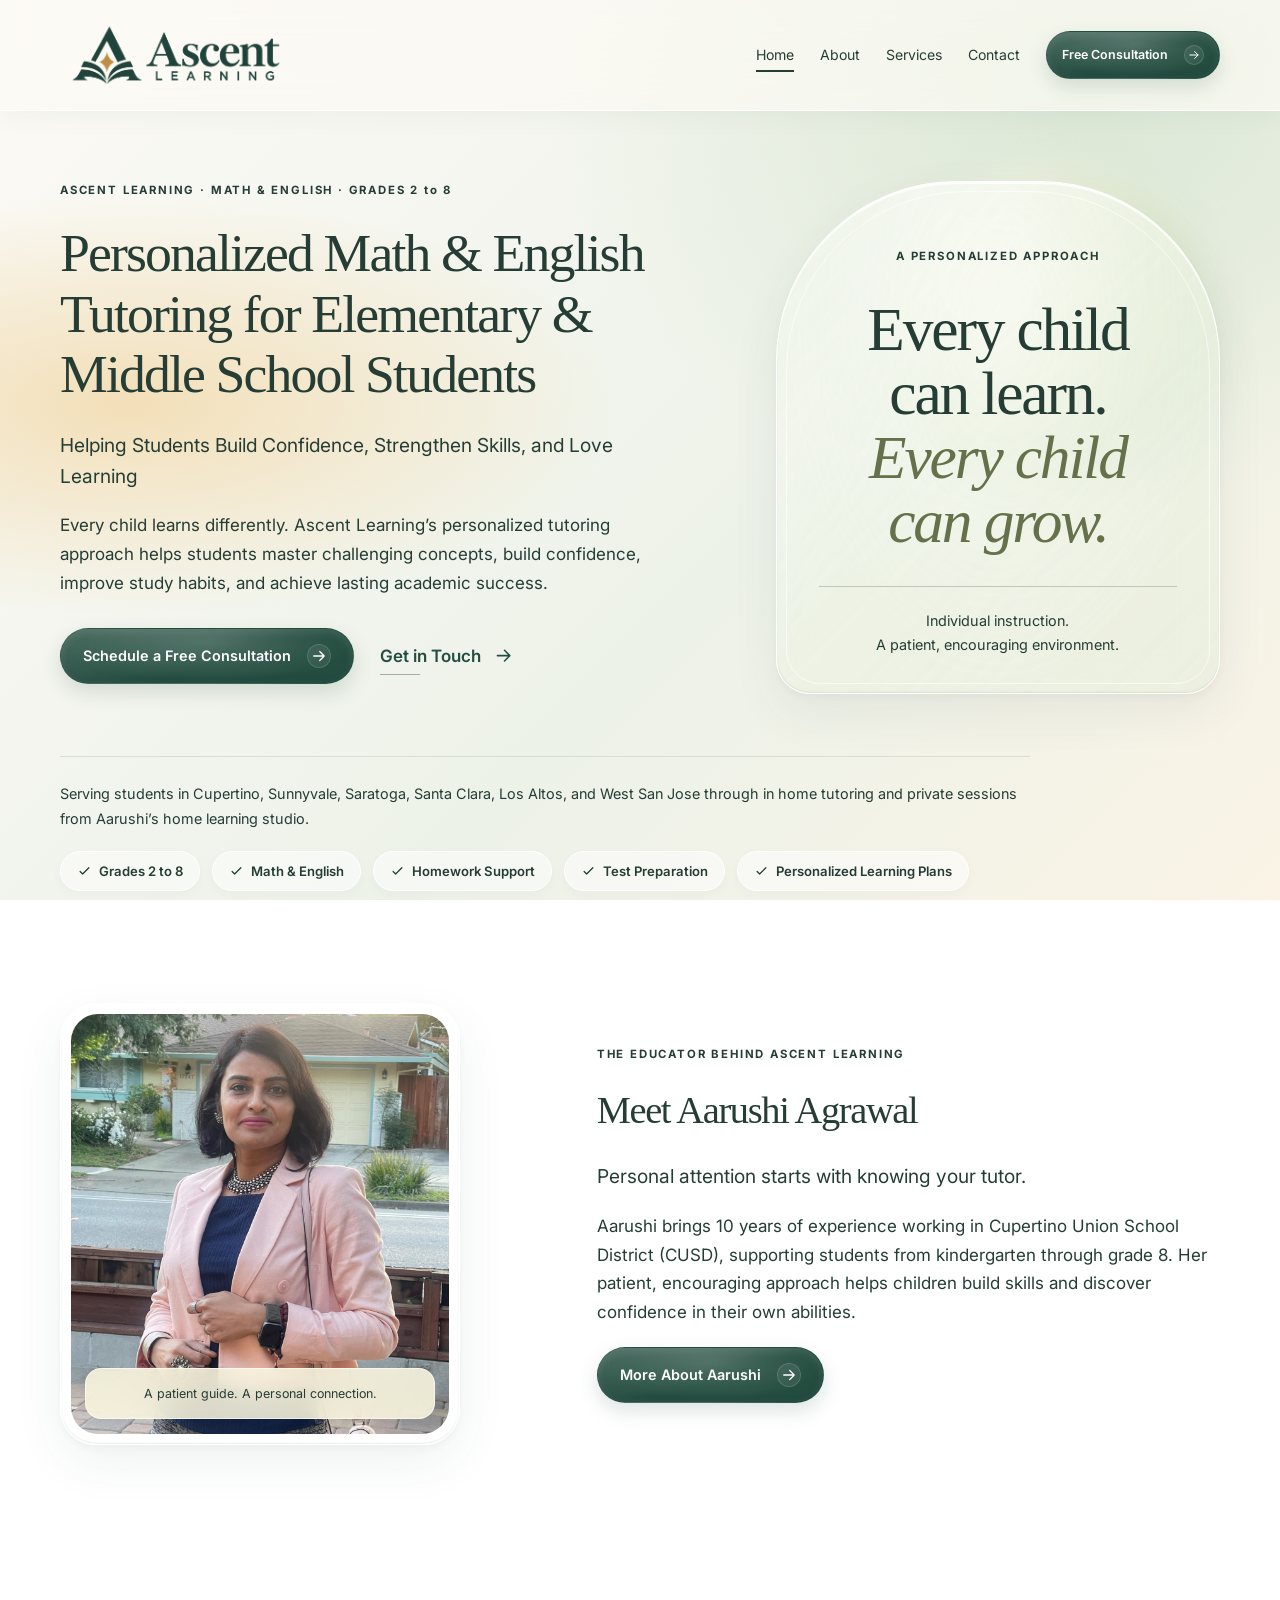
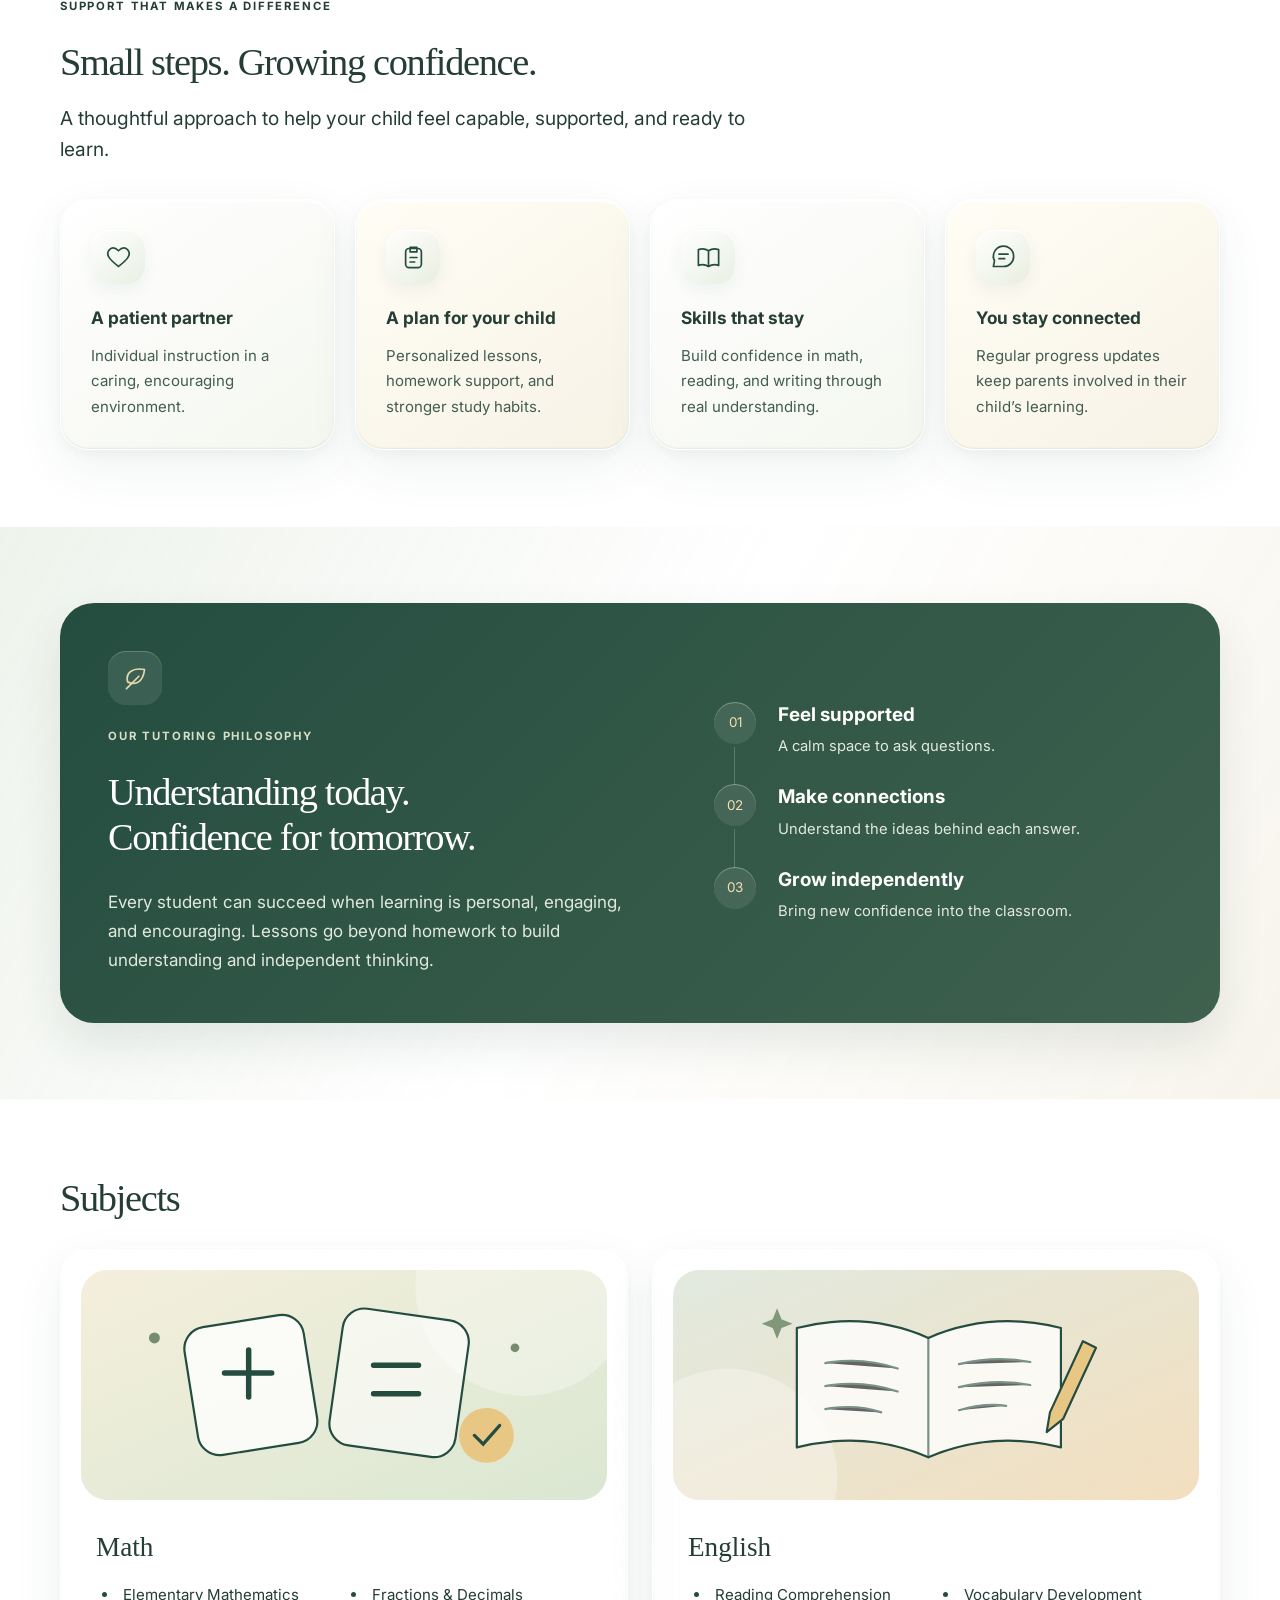
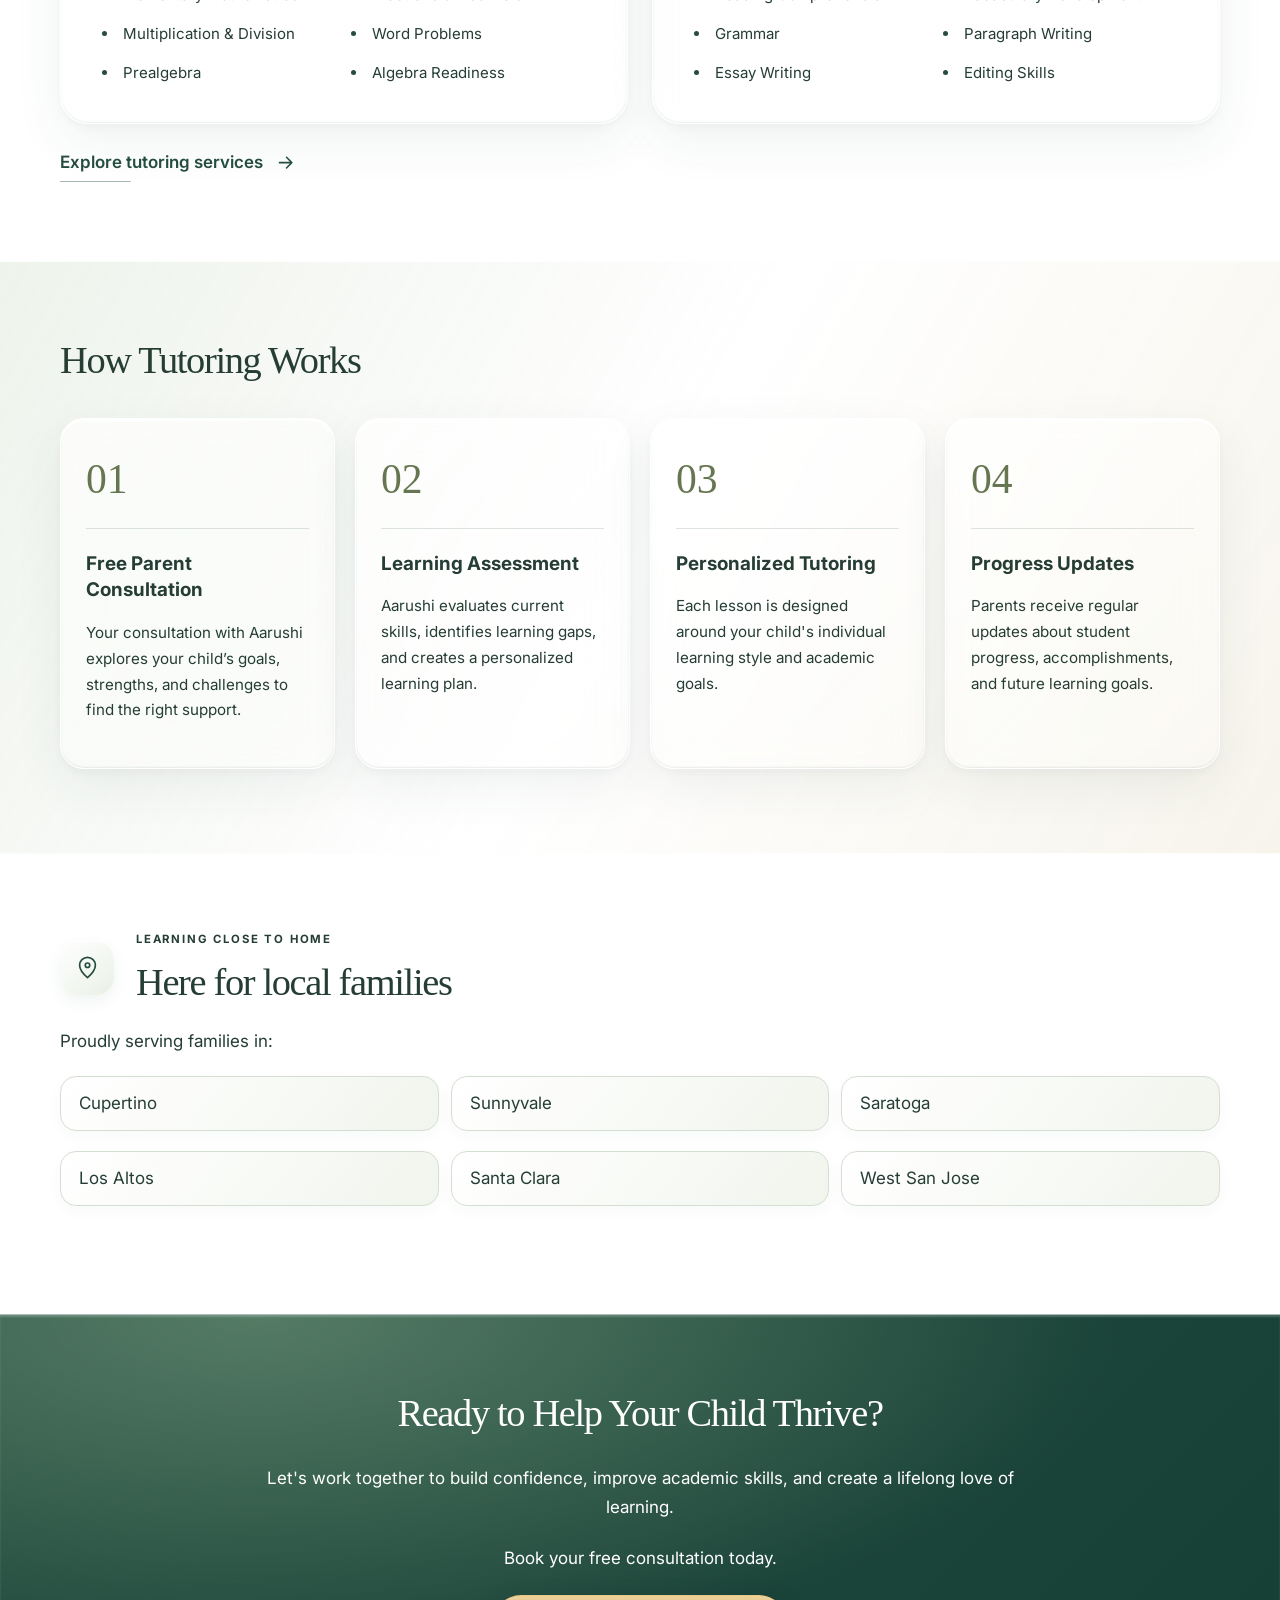
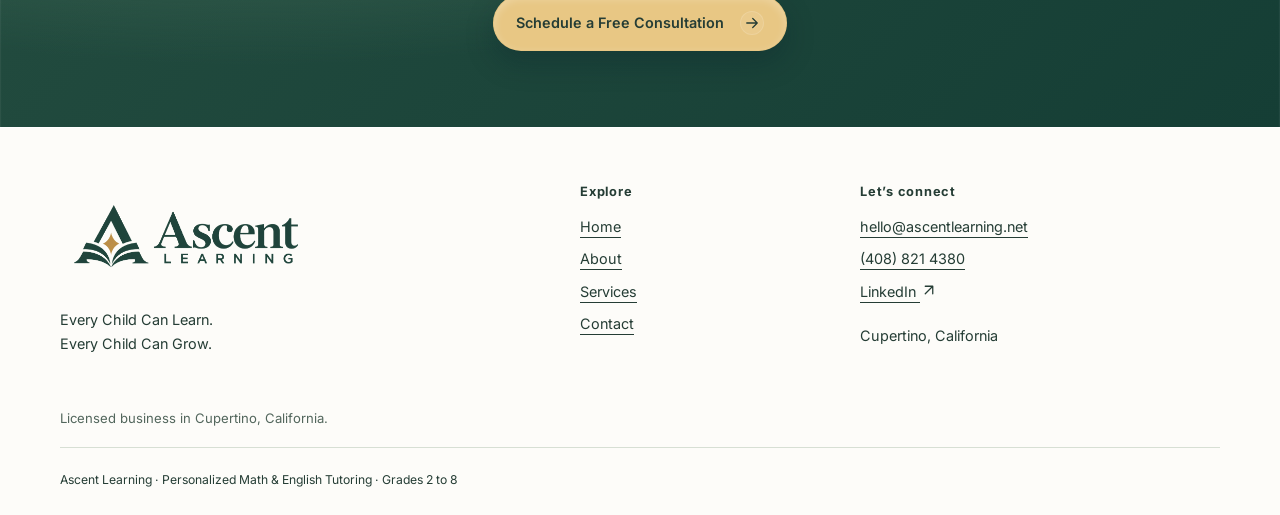
==== commit 69a08ab1: "Update 1.1.1" ====
--- a/index.html
+++ b/index.html
@@ -1,3 +1,3 @@
-<!doctype html><html lang="en"><head><meta charset="utf-8"><meta name="viewport" content="width=device-width, initial-scale=1"><title>Personalized Math & English Tutoring, Grades 2 to 8 | Ascent Learning</title><meta name="description" content="Ascent Learning: Personalized Math and English tutoring with Aarushi Agrawal in Cupertino and nearby communities. In home and home learning studio sessions for grades 2 to 8."><meta name="theme-color" content="#244d40"><meta property="og:site_name" content="Ascent Learning"><meta property="og:type" content="website"><meta property="og:title" content="Personalized Math &amp; English Tutoring, Grades 2 to 8 | Ascent Learning"><meta property="og:description" content="Ascent Learning: Personalized Math and English tutoring with Aarushi Agrawal in Cupertino and nearby communities. In home and home learning studio sessions for grades 2 to 8."><!-- Add the final absolute canonical URL and og:url after connecting your domain. --><link rel="stylesheet" href="css/style.css"><script src="js/script.js" defer></script></head><body><!-- Shared header: canonical copy in partials/header.html. Keep all four pages in sync. -->
-<a class="skip-link" href="#main">Skip to content</a><header class="site-header"><div class="container header-inner"><a class="brand" href="index.html" aria-current="page"><img class="brand-logo" src="images/assets/ascent-learning-logo.png" alt="Ascent Learning" width="1942" height="809"></a><button class="menu-toggle" aria-expanded="false" aria-controls="navigation" hidden>Menu <svg class="icon icon-menu" viewBox="0 0 24 24" width="24" height="24" fill="none" stroke="currentColor" stroke-width="1.7" stroke-linecap="round" stroke-linejoin="round" aria-hidden="true" focusable="false"><path d="M4 8h16M4 16h16"/></svg></button><nav id="navigation" aria-label="Main navigation"><a href="index.html" aria-current="page">Home</a><a href="about.html">About</a><a href="services.html">Services</a><a href="contact.html">Contact</a><a class="button small" href="contact.html#consultation">Free Consultation <svg class="icon icon-arrow" viewBox="0 0 24 24" width="24" height="24" fill="none" stroke="currentColor" stroke-width="1.7" stroke-linecap="round" stroke-linejoin="round" aria-hidden="true" focusable="false"><path d="M5 12h14m-6-6 6 6-6 6"/></svg></a></nav></div></header><main id="main"><section class="hero"><div class="container hero-grid"><div><p class="eyebrow">ASCENT LEARNING · MATH & ENGLISH · GRADES 2 to 8</p><h1>Personalized Math &amp; English Tutoring for Elementary &amp; Middle School Students</h1><p class="lead">Helping Students Build Confidence, Strengthen Skills, and Love Learning</p><p>Every child learns differently. Ascent Learning’s personalized tutoring approach helps students master challenging concepts, build confidence, improve study habits, and achieve lasting academic success.</p><div class="actions"><a class="button" href="contact.html#consultation">Schedule a Free Consultation <svg class="icon icon-arrow" viewBox="0 0 24 24" width="24" height="24" fill="none" stroke="currentColor" stroke-width="1.7" stroke-linecap="round" stroke-linejoin="round" aria-hidden="true" focusable="false"><path d="M5 12h14m-6-6 6 6-6 6"/></svg></a><a class="text-link" href="contact.html">Get in Touch <svg class="icon icon-arrow" viewBox="0 0 24 24" width="24" height="24" fill="none" stroke="currentColor" stroke-width="1.7" stroke-linecap="round" stroke-linejoin="round" aria-hidden="true" focusable="false"><path d="M5 12h14m-6-6 6 6-6 6"/></svg></a></div></div><aside class="hero-note"><p class="eyebrow">A PERSONALIZED APPROACH</p><p class="display">Every child<br>can learn.<br><em>Every child<br>can grow.</em></p><div class="note-bottom">Individual instruction.<br>A patient, encouraging environment.</div></aside></div><div class="container"><p class="service-line">Serving students in Cupertino, Sunnyvale, Saratoga, Santa Clara, Los Altos, and West San Jose through in home tutoring and private sessions from Aarushi’s home learning studio.</p><ul class="tags"><li><svg class="icon icon-check" viewBox="0 0 24 24" width="24" height="24" fill="none" stroke="currentColor" stroke-width="1.7" stroke-linecap="round" stroke-linejoin="round" aria-hidden="true" focusable="false"><path d="m5 12 4 4L19 6"/></svg>Grades 2 to 8</li><li><svg class="icon icon-check" viewBox="0 0 24 24" width="24" height="24" fill="none" stroke="currentColor" stroke-width="1.7" stroke-linecap="round" stroke-linejoin="round" aria-hidden="true" focusable="false"><path d="m5 12 4 4L19 6"/></svg>Math & English</li><li><svg class="icon icon-check" viewBox="0 0 24 24" width="24" height="24" fill="none" stroke="currentColor" stroke-width="1.7" stroke-linecap="round" stroke-linejoin="round" aria-hidden="true" focusable="false"><path d="m5 12 4 4L19 6"/></svg>Homework Support</li><li><svg class="icon icon-check" viewBox="0 0 24 24" width="24" height="24" fill="none" stroke="currentColor" stroke-width="1.7" stroke-linecap="round" stroke-linejoin="round" aria-hidden="true" focusable="false"><path d="m5 12 4 4L19 6"/></svg>Test Preparation</li><li><svg class="icon icon-check" viewBox="0 0 24 24" width="24" height="24" fill="none" stroke="currentColor" stroke-width="1.7" stroke-linecap="round" stroke-linejoin="round" aria-hidden="true" focusable="false"><path d="m5 12 4 4L19 6"/></svg>Personalized Learning Plans</li></ul></div></section><section class="section tutor-overview"><div class="container tutor-grid"><figure class="portrait-frame"><img src="images/assets/aarushi-agrawal.jpeg" alt="Aarushi Agrawal, Ascent Learning tutor" width="1200" height="1600" loading="lazy"><figcaption>A patient guide. A personal connection.</figcaption></figure><div><p class="eyebrow">THE EDUCATOR BEHIND ASCENT LEARNING</p><h2>Meet Aarushi Agrawal</h2><p class="lead">Personal attention starts with knowing your tutor.</p><p>Aarushi brings 10 years of experience working in Cupertino Union School District (CUSD), supporting students from kindergarten through grade 8. Her patient, encouraging approach helps children build skills and discover confidence in their own abilities.</p><a class="button" href="about.html">More About Aarushi <svg class="icon icon-arrow" viewBox="0 0 24 24" width="24" height="24" fill="none" stroke="currentColor" stroke-width="1.7" stroke-linecap="round" stroke-linejoin="round" aria-hidden="true" focusable="false"><path d="M5 12h14m-6-6 6 6-6 6"/></svg></a></div></div></section><section class="section "><div class="container"><h2>Why Choose Ascent Learning?</h2><div class="split"><div><p class="lead">Learning is about more than improving grades. It’s about helping students become confident, independent learners.</p><p>With 10 years of experience in Cupertino Union School District (CUSD), working with students from kindergarten through grade 8, Aarushi brings classroom insight, personalized instruction, and a caring approach to every lesson.</p></div><div><h3>Thoughtful Support for Every Student</h3><ul><li>Individual personalized instruction</li><li>Individual learning plans</li><li>Homework support</li><li>Math confidence building</li><li>Reading and writing improvement</li><li>Study skills and organization</li><li>Regular parent progress updates</li><li>A patient and encouraging learning environment</li> </ul></div></div></div></section><section class="section tinted"><div class="container"><h2>Our Tutoring Philosophy</h2><p class="lead">At Ascent Learning, every student can succeed when learning is personalized, engaging, and encouraging.</p><p>The goal goes beyond finishing homework. Personalized lessons help students understand concepts, develop critical thinking skills, and become independent learners who feel confident inside and outside the classroom.</p></div></section><section class="section "><div class="container"><h2>Subjects</h2><div class="cards two"><article class="card"><h3>Math</h3><ul><li>Elementary Mathematics</li><li>Fractions & Decimals</li><li>Multiplication & Division</li><li>Word Problems</li><li>Prealgebra</li><li>Algebra Readiness</li> </ul></article><article class="card"><h3>English</h3><ul><li>Reading Comprehension</li><li>Vocabulary Development</li><li>Grammar</li><li>Paragraph Writing</li><li>Essay Writing</li><li>Editing Skills</li> </ul></article></div><a class="text-link" href="services.html">Explore tutoring services <svg class="icon icon-arrow" viewBox="0 0 24 24" width="24" height="24" fill="none" stroke="currentColor" stroke-width="1.7" stroke-linecap="round" stroke-linejoin="round" aria-hidden="true" focusable="false"><path d="M5 12h14m-6-6 6 6-6 6"/></svg></a></div></section><section class="section tinted"><div class="container"><h2>How Tutoring Works</h2><ol class="steps"><li><span class="step-number">01</span><h3>Free Parent Consultation</h3><p>Your consultation with Aarushi explores your child’s goals, strengths, and challenges to find the right support.</p></li><li><span class="step-number">02</span><h3>Learning Assessment</h3><p>Aarushi evaluates current skills, identifies learning gaps, and creates a personalized learning plan.</p></li><li><span class="step-number">03</span><h3>Personalized Tutoring</h3><p>Each lesson is designed around your child's individual learning style and academic goals.</p></li><li><span class="step-number">04</span><h3>Progress Updates</h3><p>Parents receive regular updates about student progress, accomplishments, and future learning goals.</p></li></ol></div></section><section class="section "><div class="container"><h2>Service Areas</h2><p>Proudly serving families in:</p><ul class="areas"><li>Cupertino</li><li>Sunnyvale</li><li>Saratoga</li><li>Los Altos</li><li>Santa Clara</li><li>West San Jose</li></ul></div></section><section class="section cta-band"><div class="container"><h2>Ready to Help Your Child Thrive?</h2><p>Let's work together to build confidence, improve academic skills, and create a lifelong love of learning.</p><p>Book your free consultation today.</p><a class="button" href="contact.html#consultation">Schedule a Free Consultation <svg class="icon icon-arrow" viewBox="0 0 24 24" width="24" height="24" fill="none" stroke="currentColor" stroke-width="1.7" stroke-linecap="round" stroke-linejoin="round" aria-hidden="true" focusable="false"><path d="M5 12h14m-6-6 6 6-6 6"/></svg></a></div></section></main><!-- Shared footer: canonical copy in partials/footer.html. -->
-<footer><div class="container footer-grid"><div><a class="brand" href="index.html"><img class="brand-logo" src="images/assets/ascent-learning-logo.png" alt="Ascent Learning" width="1942" height="809"></a><p>Every Child Can Learn.<br>Every Child Can Grow.</p></div><div><h2>Explore</h2><a href="index.html">Home</a><a href="about.html">About</a><a href="services.html">Services</a><a href="contact.html">Contact</a></div><div><h2>Let’s connect</h2><a href="mailto:hello@ascentlearning.net">hello@ascentlearning.net</a><a href="tel:+14088214380">(408) 821 4380</a><a href="https://www.linkedin.com/in/aarushi82/" target="_blank" rel="noopener noreferrer" aria-label="LinkedIn (opens in a new tab)">LinkedIn <svg class="icon icon-external" viewBox="0 0 24 24" width="24" height="24" fill="none" stroke="currentColor" stroke-width="1.7" stroke-linecap="round" stroke-linejoin="round" aria-hidden="true" focusable="false"><path d="M7 17 17 7M7 7h10v10"/></svg></a><p>Cupertino, California</p></div></div><div class="container footer-bottom">Ascent Learning · Personalized Math &amp; English Tutoring · Grades 2 to 8</div></footer></body></html>+<!doctype html><html lang="en"><head><meta charset="utf-8"><meta name="viewport" content="width=device-width, initial-scale=1"><title>Personalized Math & English Tutoring, Grades 2 to 8 | Ascent Learning</title><meta name="description" content="Ascent Learning: Personalized Math and English tutoring with Aarushi Agrawal in Cupertino and nearby communities. In home and home learning studio sessions for grades 2 to 8."><meta name="theme-color" content="#244d40"><meta property="og:site_name" content="Ascent Learning"><meta property="og:type" content="website"><meta property="og:title" content="Personalized Math &amp; English Tutoring, Grades 2 to 8 | Ascent Learning"><meta property="og:description" content="Ascent Learning: Personalized Math and English tutoring with Aarushi Agrawal in Cupertino and nearby communities. In home and home learning studio sessions for grades 2 to 8."><link rel="canonical" href="https://ascentlearning.net/"><meta property="og:url" content="https://ascentlearning.net/"><link rel="stylesheet" href="/css/style.css"><script src="/js/script.js" defer></script></head><body><!-- Shared header: canonical copy in partials/header.html. Keep all four pages in sync. -->
+<a class="skip-link" href="#main">Skip to content</a><header class="site-header"><div class="container header-inner"><a class="brand" href="/" aria-current="page"><img class="brand-logo" src="/images/assets/ascent-learning-logo.png" alt="Ascent Learning" width="1942" height="809"></a><button class="menu-toggle" aria-expanded="false" aria-controls="navigation" hidden>Menu <svg class="icon icon-menu" viewBox="0 0 24 24" width="24" height="24" fill="none" stroke="currentColor" stroke-width="1.7" stroke-linecap="round" stroke-linejoin="round" aria-hidden="true" focusable="false"><path d="M4 8h16M4 16h16"/></svg></button><nav id="navigation" aria-label="Main navigation"><a href="/" aria-current="page">Home</a><a href="/about/">About</a><a href="/services/">Services</a><a href="/contact/">Contact</a><a class="button small" href="/contact/#consultation">Free Consultation <svg class="icon icon-arrow" viewBox="0 0 24 24" width="24" height="24" fill="none" stroke="currentColor" stroke-width="1.7" stroke-linecap="round" stroke-linejoin="round" aria-hidden="true" focusable="false"><path d="M5 12h14m-6-6 6 6-6 6"/></svg></a></nav></div></header><main id="main"><section class="hero"><div class="container hero-grid"><div><p class="eyebrow">ASCENT LEARNING · MATH & ENGLISH · GRADES 2 to 8</p><h1>Personalized Math &amp; English Tutoring for Elementary &amp; Middle School Students</h1><p class="lead">Helping Students Build Confidence, Strengthen Skills, and Love Learning</p><p>Every child learns differently. Ascent Learning’s personalized tutoring approach helps students master challenging concepts, build confidence, improve study habits, and achieve lasting academic success.</p><div class="actions"><a class="button" href="/contact/#consultation">Schedule a Free Consultation <svg class="icon icon-arrow" viewBox="0 0 24 24" width="24" height="24" fill="none" stroke="currentColor" stroke-width="1.7" stroke-linecap="round" stroke-linejoin="round" aria-hidden="true" focusable="false"><path d="M5 12h14m-6-6 6 6-6 6"/></svg></a><a class="text-link" href="/contact/">Get in Touch <svg class="icon icon-arrow" viewBox="0 0 24 24" width="24" height="24" fill="none" stroke="currentColor" stroke-width="1.7" stroke-linecap="round" stroke-linejoin="round" aria-hidden="true" focusable="false"><path d="M5 12h14m-6-6 6 6-6 6"/></svg></a></div></div><aside class="hero-note"><p class="eyebrow">A PERSONALIZED APPROACH</p><p class="display">Every child<br>can learn.<br><em>Every child<br>can grow.</em></p><div class="note-bottom">Individual instruction.<br>A patient, encouraging environment.</div></aside></div><div class="container"><p class="service-line">Serving students in Cupertino, Sunnyvale, Saratoga, Santa Clara, Los Altos, and West San Jose through in home tutoring and private sessions from Aarushi’s home learning studio.</p><ul class="tags"><li><svg class="icon icon-check" viewBox="0 0 24 24" width="24" height="24" fill="none" stroke="currentColor" stroke-width="1.7" stroke-linecap="round" stroke-linejoin="round" aria-hidden="true" focusable="false"><path d="m5 12 4 4L19 6"/></svg>Grades 2 to 8</li><li><svg class="icon icon-check" viewBox="0 0 24 24" width="24" height="24" fill="none" stroke="currentColor" stroke-width="1.7" stroke-linecap="round" stroke-linejoin="round" aria-hidden="true" focusable="false"><path d="m5 12 4 4L19 6"/></svg>Math & English</li><li><svg class="icon icon-check" viewBox="0 0 24 24" width="24" height="24" fill="none" stroke="currentColor" stroke-width="1.7" stroke-linecap="round" stroke-linejoin="round" aria-hidden="true" focusable="false"><path d="m5 12 4 4L19 6"/></svg>Homework Support</li><li><svg class="icon icon-check" viewBox="0 0 24 24" width="24" height="24" fill="none" stroke="currentColor" stroke-width="1.7" stroke-linecap="round" stroke-linejoin="round" aria-hidden="true" focusable="false"><path d="m5 12 4 4L19 6"/></svg>Test Preparation</li><li><svg class="icon icon-check" viewBox="0 0 24 24" width="24" height="24" fill="none" stroke="currentColor" stroke-width="1.7" stroke-linecap="round" stroke-linejoin="round" aria-hidden="true" focusable="false"><path d="m5 12 4 4L19 6"/></svg>Personalized Learning Plans</li></ul></div></section><section class="section tutor-overview"><div class="container tutor-grid"><figure class="portrait-frame"><img src="/images/assets/aarushi-agrawal.jpeg" alt="Aarushi Agrawal, Ascent Learning tutor" width="1200" height="1600" loading="lazy"><figcaption>A patient guide. A personal connection.</figcaption></figure><div><p class="eyebrow">THE EDUCATOR BEHIND ASCENT LEARNING</p><h2>Meet Aarushi Agrawal</h2><p class="lead">Personal attention starts with knowing your tutor.</p><p>Aarushi brings 10 years of experience working in Cupertino Union School District (CUSD), supporting students from kindergarten through grade 8. Her patient, encouraging approach helps children build skills and discover confidence in their own abilities.</p><a class="button" href="/about/">More About Aarushi <svg class="icon icon-arrow" viewBox="0 0 24 24" width="24" height="24" fill="none" stroke="currentColor" stroke-width="1.7" stroke-linecap="round" stroke-linejoin="round" aria-hidden="true" focusable="false"><path d="M5 12h14m-6-6 6 6-6 6"/></svg></a></div></div></section><section class="section"><div class="container"><div class="section-heading"><p class="eyebrow">SUPPORT THAT MAKES A DIFFERENCE</p><h2>Small steps. Growing confidence.</h2><p class="lead">A thoughtful approach to help your child feel capable, supported, and ready to learn.</p></div><div class="benefit-grid"><article class="benefit-panel"><span class="visual-icon"><svg viewBox="0 0 24 24" fill="none" stroke="currentColor" stroke-width="1.5" stroke-linecap="round" stroke-linejoin="round" aria-hidden="true"><path d="M20 5c-3-3-6-1-8 1-2-2-5-4-8-1-5 5 3 11 8 15 5-4 13-10 8-15Z"/></svg></span><h3>A patient partner</h3><p>Individual instruction in a caring, encouraging environment.</p></article><article class="benefit-panel"><span class="visual-icon"><svg viewBox="0 0 24 24" fill="none" stroke="currentColor" stroke-width="1.5" stroke-linecap="round" stroke-linejoin="round" aria-hidden="true"><rect x="5" y="4" width="14" height="17" rx="3"/><path d="M9 3h6v4H9zM9 12h6M9 16h4"/></svg></span><h3>A plan for your child</h3><p>Personalized lessons, homework support, and stronger study habits.</p></article><article class="benefit-panel"><span class="visual-icon"><svg viewBox="0 0 24 24" fill="none" stroke="currentColor" stroke-width="1.5" stroke-linecap="round" stroke-linejoin="round" aria-hidden="true"><path d="M12 6c-3-2-6-2-9-1v14c3-1 6-1 9 1 3-2 6-2 9-1V5c-3-1-6-1-9 1Zm0 0v14"/></svg></span><h3>Skills that stay</h3><p>Build confidence in math, reading, and writing through real understanding.</p></article><article class="benefit-panel"><span class="visual-icon"><svg viewBox="0 0 24 24" fill="none" stroke="currentColor" stroke-width="1.5" stroke-linecap="round" stroke-linejoin="round" aria-hidden="true"><path d="M21 11a9 9 0 0 1-9 9H3l1-5a9 9 0 1 1 17-4Z"/><path d="M8 9h8M8 13h5"/></svg></span><h3>You stay connected</h3><p>Regular progress updates keep parents involved in their child’s learning.</p></article></div></div></section><section class="section tinted"><div class="container"><div class="philosophy-panel"><div><span class="visual-icon"><svg viewBox="0 0 24 24" fill="none" stroke="currentColor" stroke-width="1.5" stroke-linecap="round" stroke-linejoin="round" aria-hidden="true"><path d="M20 4C9 2 3 7 5 15c8 4 14-1 15-11Z"/><path d="M4 21 15 10"/></svg></span><p class="eyebrow">OUR TUTORING PHILOSOPHY</p><h2>Understanding today.<br>Confidence for tomorrow.</h2><p>Every student can succeed when learning is personal, engaging, and encouraging. Lessons go beyond homework to build understanding and independent thinking.</p></div><div class="growth-path"><div><span>01</span><h3>Feel supported</h3><p>A calm space to ask questions.</p></div><div><span>02</span><h3>Make connections</h3><p>Understand the ideas behind each answer.</p></div><div><span>03</span><h3>Grow independently</h3><p>Bring new confidence into the classroom.</p></div></div></div></div></section><section class="section "><div class="container"><h2>Subjects</h2><div class="cards two"><article class="card subject-card"><img class="subject-art" src="/images/assets/math-learning.svg" alt="" width="480" height="210" loading="lazy"><h3>Math</h3><ul><li>Elementary Mathematics</li><li>Fractions & Decimals</li><li>Multiplication & Division</li><li>Word Problems</li><li>Prealgebra</li><li>Algebra Readiness</li> </ul></article><article class="card subject-card"><img class="subject-art" src="/images/assets/english-learning.svg" alt="" width="480" height="210" loading="lazy"><h3>English</h3><ul><li>Reading Comprehension</li><li>Vocabulary Development</li><li>Grammar</li><li>Paragraph Writing</li><li>Essay Writing</li><li>Editing Skills</li> </ul></article></div><a class="text-link" href="/services/">Explore tutoring services <svg class="icon icon-arrow" viewBox="0 0 24 24" width="24" height="24" fill="none" stroke="currentColor" stroke-width="1.7" stroke-linecap="round" stroke-linejoin="round" aria-hidden="true" focusable="false"><path d="M5 12h14m-6-6 6 6-6 6"/></svg></a></div></section><section class="section tinted"><div class="container"><h2>How Tutoring Works</h2><ol class="steps"><li><span class="step-number">01</span><h3>Free Parent Consultation</h3><p>Your consultation with Aarushi explores your child’s goals, strengths, and challenges to find the right support.</p></li><li><span class="step-number">02</span><h3>Learning Assessment</h3><p>Aarushi evaluates current skills, identifies learning gaps, and creates a personalized learning plan.</p></li><li><span class="step-number">03</span><h3>Personalized Tutoring</h3><p>Each lesson is designed around your child's individual learning style and academic goals.</p></li><li><span class="step-number">04</span><h3>Progress Updates</h3><p>Parents receive regular updates about student progress, accomplishments, and future learning goals.</p></li></ol></div></section><section class="section "><div class="container"><div class="area-heading"><span class="visual-icon"><svg viewBox="0 0 24 24" fill="none" stroke="currentColor" stroke-width="1.5" stroke-linecap="round" stroke-linejoin="round" aria-hidden="true"><path d="M19 10c0 5-7 11-7 11S5 15 5 10a7 7 0 1 1 14 0Z"/><circle cx="12" cy="10" r="2"/></svg></span><div><p class="eyebrow">LEARNING CLOSE TO HOME</p><h2>Here for local families</h2></div></div><p>Proudly serving families in:</p><ul class="areas"><li>Cupertino</li><li>Sunnyvale</li><li>Saratoga</li><li>Los Altos</li><li>Santa Clara</li><li>West San Jose</li></ul></div></section><section class="section cta-band"><div class="container"><h2>Ready to Help Your Child Thrive?</h2><p>Let's work together to build confidence, improve academic skills, and create a lifelong love of learning.</p><p>Book your free consultation today.</p><a class="button" href="/contact/#consultation">Schedule a Free Consultation <svg class="icon icon-arrow" viewBox="0 0 24 24" width="24" height="24" fill="none" stroke="currentColor" stroke-width="1.7" stroke-linecap="round" stroke-linejoin="round" aria-hidden="true" focusable="false"><path d="M5 12h14m-6-6 6 6-6 6"/></svg></a></div></section></main><!-- Shared footer: canonical copy in partials/footer.html. -->
+<footer><div class="container footer-grid"><div><a class="brand" href="/"><img class="brand-logo" src="/images/assets/ascent-learning-logo.png" alt="Ascent Learning" width="1942" height="809"></a><p>Every Child Can Learn.<br>Every Child Can Grow.</p></div><div><h2>Explore</h2><a href="/">Home</a><a href="/about/">About</a><a href="/services/">Services</a><a href="/contact/">Contact</a></div><div><h2>Let’s connect</h2><a href="mailto:hello@ascentlearning.net">hello@ascentlearning.net</a><a href="tel:+14088214380">(408) 821 4380</a><a href="https://www.linkedin.com/in/aarushi82/" target="_blank" rel="noopener noreferrer" aria-label="LinkedIn (opens in a new tab)">LinkedIn <svg class="icon icon-external" viewBox="0 0 24 24" width="24" height="24" fill="none" stroke="currentColor" stroke-width="1.7" stroke-linecap="round" stroke-linejoin="round" aria-hidden="true" focusable="false"><path d="M7 17 17 7M7 7h10v10"/></svg></a><p>Cupertino, California</p></div></div><div class="container business-license">Licensed business in Cupertino, California.</div><div class="container footer-bottom">Ascent Learning · Personalized Math &amp; English Tutoring · Grades 2 to 8</div></footer></body></html>
--- a/css/style.css
+++ b/css/style.css
@@ -53,3 +53,38 @@
 .button{border-color:transparent;box-shadow:0 8px 20px #244d4028,inset 0 3px 8px #ffffff24,inset 0 -3px 8px #071e2a24}
 .button:hover{box-shadow:0 14px 28px #244d4038,inset 0 3px 9px #ffffff30,inset 0 -3px 8px #071e2a24}
 .cta-band .button{border-color:transparent;box-shadow:0 12px 28px #071e2a44,inset 0 3px 8px #ffffff40}
+
+/* Visual hierarchy: grouped content, subject artwork and restrained navigation. */
+nav a:not(.button){position:relative;border-radius:0;transition:color .4s ease;text-decoration:none}
+nav a:not(.button):hover,nav a:not(.button):focus-visible{background:transparent;color:#826039}
+nav a:not(.button):after{content:'';position:absolute;left:0;right:0;bottom:-5px;height:2px;background:currentColor;transform:scaleX(0);transform-origin:left;transition:transform .4s var(--ease-fluid)}
+nav a:not(.button):hover:after,nav a[aria-current=page]:not(.button):after,nav a:not(.button):focus-visible:after{transform:scaleX(1)}
+.visual-icon{display:inline-flex;align-items:center;justify-content:center;width:54px;height:54px;border-radius:18px;background:linear-gradient(140deg,#ffffffd9,#dae6d394);box-shadow:0 6px 16px #244d4010,inset 0 1px 0 #fff;color:var(--green);margin-bottom:22px;flex:none}
+.visual-icon svg{width:27px;height:27px}.section-heading{max-width:720px;margin-bottom:35px}.section-heading h2{margin-bottom:18px}
+.benefit-grid{display:grid;grid-template-columns:repeat(4,minmax(0,1fr));gap:20px}.benefit-grid.three{grid-template-columns:repeat(3,minmax(0,1fr))}
+.benefit-panel,.credential-panel,.biography-panel,.contact-summary{border:1px solid #fff;border-radius:28px;background:linear-gradient(145deg,#ffffffd9,#edf1e599);box-shadow:var(--glass-shadow);padding:30px}
+.benefit-panel{transition:transform .5s var(--ease-fluid),box-shadow .5s}.benefit-panel h3{font-size:1.08rem;margin-bottom:12px}.benefit-panel p{font-size:.94rem;line-height:1.7;margin:0;color:#435d50}.benefit-panel:nth-child(2n){background:linear-gradient(145deg,#fffdf5,#efe6ce80)}
+.philosophy-panel{display:grid;grid-template-columns:1.15fr 1fr;gap:80px;padding:48px;border-radius:34px;background:linear-gradient(135deg,#244d40,#3f614e);color:#fff;box-shadow:0 20px 45px #244d401c}.philosophy-panel h2{font-size:clamp(2rem,3vw,2.7rem)}.philosophy-panel .eyebrow{color:#d3dfc7}.philosophy-panel p:last-child{margin-bottom:0;color:#e1e9de}.philosophy-panel .visual-icon{background:#ffffff18;color:#e8d7ac;box-shadow:inset 0 1px 0 #ffffff35}
+.growth-path{display:grid;align-content:center;gap:25px;position:relative}.growth-path>div{position:relative;padding-left:64px}.growth-path>div:not(:last-child):after{content:'';position:absolute;top:45px;bottom:-26px;left:20px;width:1px;background:#ffffff35}.growth-path span{position:absolute;left:0;top:0;display:grid;place-items:center;width:42px;height:42px;border-radius:50%;background:#ffffff16;box-shadow:inset 0 1px 0 #ffffff50;color:#f3deae;font-size:.84rem}.growth-path h3{margin:0 0 6px}.growth-path p{font-size:.92rem}
+.subject-art{display:block;width:100%;height:auto;margin-bottom:28px;border-radius:22px}.subject-card{padding:20px 20px 30px}.subject-card h3,.subject-card ul{margin-left:15px;margin-right:15px}.subject-card ul{display:grid;grid-template-columns:1fr 1fr;gap:5px 25px;font-size:.94rem}.service-card .visual-icon{width:64px;height:64px;border-radius:22px}.service-card:nth-child(2n){background-color:#f2ead778}
+.area-heading{display:flex;align-items:center;gap:22px}.area-heading h2{margin:0 0 22px}.area-heading .eyebrow{margin-bottom:10px}.areas li{border-color:#d5dfd1;background:linear-gradient(130deg,#ffffffd9,#e6eddf8c);box-shadow:0 5px 15px #244d4008}
+.qualification-grid{display:grid;grid-template-columns:.8fr 1.15fr 1fr;gap:22px}.experience-panel{padding:32px;border-radius:28px;background:linear-gradient(140deg,#244d40,#4b6d54);color:#fff;box-shadow:var(--glass-shadow)}.experience-number{display:block;font-family:Georgia,serif;font-size:6rem;line-height:1.1;color:#ead7a7;margin-bottom:16px}.experience-panel h3{font-size:1.3rem}.experience-panel p{font-size:.88rem;margin:0}.credential-panel ul{font-size:.93rem;margin-bottom:0}.credential-panel h3{font-size:1.1rem}.biography-panel{padding:45px}.biography-panel .split{gap:40px}
+.option-grid{display:grid;grid-template-columns:repeat(3,1fr);list-style:none;padding:0;gap:16px}.option-grid li{padding:24px;border-radius:20px;background:linear-gradient(140deg,#fff,#e8eedf);border:1px solid #fff;box-shadow:var(--glass-shadow);font-weight:500;margin:0}.contact-summary{align-self:start;background:linear-gradient(140deg,#e9eedf,#fffdf4);padding:32px}.contact-summary h2{font-size:1.9rem}.contact-tiles a{display:flex;align-items:center;justify-content:space-between;gap:12px;padding:14px 16px;border:1px solid #dce4d5;border-radius:14px;background:#ffffff9c;text-decoration:none;font-size:.9rem;transition:background .3s}.contact-tiles a:hover{background:#fff}
+@media(hover:hover){.benefit-panel:hover{transform:translateY(-5px);box-shadow:0 18px 35px #244d4018,inset 0 1px 0 #fff}}
+@media(max-width:1000px){.benefit-grid{grid-template-columns:repeat(2,minmax(0,1fr))}.qualification-grid{grid-template-columns:1fr 1fr}.experience-panel{grid-column:1/-1;display:grid;grid-template-columns:auto 1fr;align-items:center;column-gap:30px}.experience-number{grid-row:1/3;margin:0}.experience-panel h3{margin-bottom:4px}.philosophy-panel{gap:35px;padding:35px}.contact-summary{padding:25px}}
+@media(max-width:650px){.benefit-grid,.benefit-grid.three,.qualification-grid,.philosophy-panel{grid-template-columns:1fr}.benefit-panel{padding:26px}.benefit-panel .visual-icon{margin-bottom:16px}.philosophy-panel{padding:28px;gap:35px}.subject-card ul{grid-template-columns:1fr}.option-grid{grid-template-columns:1fr 1fr;gap:12px}.option-grid li{padding:18px;font-size:.9rem}.biography-panel{padding:26px}.contact-tiles a{font-size:.82rem}.area-heading{gap:15px;align-items:flex-start}.area-heading .visual-icon{width:46px;height:46px}.area-heading h2{font-size:1.8rem}nav a:not(.button):after{left:10px;right:auto;width:32px;bottom:4px}}
+@media(prefers-reduced-motion:reduce){.benefit-panel:hover{transform:none}}
+
+/* Avoid trailing paragraph space in a closing callout without a button. */
+.cta-band .container > p:last-child{margin-bottom:0}
+
+/* A restrained FAQ with full-height open and close transitions. */
+.business-license{font-size:.82rem;color:var(--muted);margin-top:30px}.business-license + .footer-bottom{margin-top:18px}
+.faq{max-width:960px}.faq details{padding:0;margin-bottom:14px;border:1px solid #dce4d5;border-radius:20px;background:linear-gradient(130deg,#ffffffdc,#f6f8f0b8);box-shadow:0 5px 18px #244d4008;transition:background .3s,border-color .3s,box-shadow .3s}
+.faq details[open]{background:#ffffffd9;border-color:#bdcdb8;box-shadow:0 10px 26px #244d4010}
+.faq summary{display:flex;align-items:center;justify-content:space-between;gap:24px;list-style:none;padding:22px 26px;font-weight:600;line-height:1.5;transition:color .3s ease;min-height:76px}
+.faq summary::-webkit-details-marker{display:none}.faq summary::marker{content:''}.faq summary:hover{color:#826039}.faq summary:focus-visible{outline-offset:3px;border-radius:20px}
+.faq-toggle-icon{display:grid;place-items:center;width:32px;height:32px;flex:none;border-radius:50%;background:#e8eedf;color:var(--green);transition:background .35s,color .35s}.faq-toggle-icon svg{width:19px;height:19px}.faq-plus{transform-origin:12px 12px;transition:transform .35s var(--ease-fluid),opacity .25s}
+.faq details[open]:not([data-expanded=false]) .faq-plus{transform:rotate(90deg);opacity:0}.faq details[open]:not([data-expanded=false]) .faq-toggle-icon{background:var(--green);color:#fff}
+.faq-answer{padding:0 82px 25px 26px}.faq .faq-answer p{padding:0;margin:0;max-width:740px;font-size:.97rem;line-height:1.75;color:#435d50}
+@media(max-width:650px){.faq summary{padding:19px 20px;gap:16px;font-size:.94rem;min-height:74px}.faq-answer{padding:0 20px 22px}.faq .faq-answer p{font-size:.93rem}}
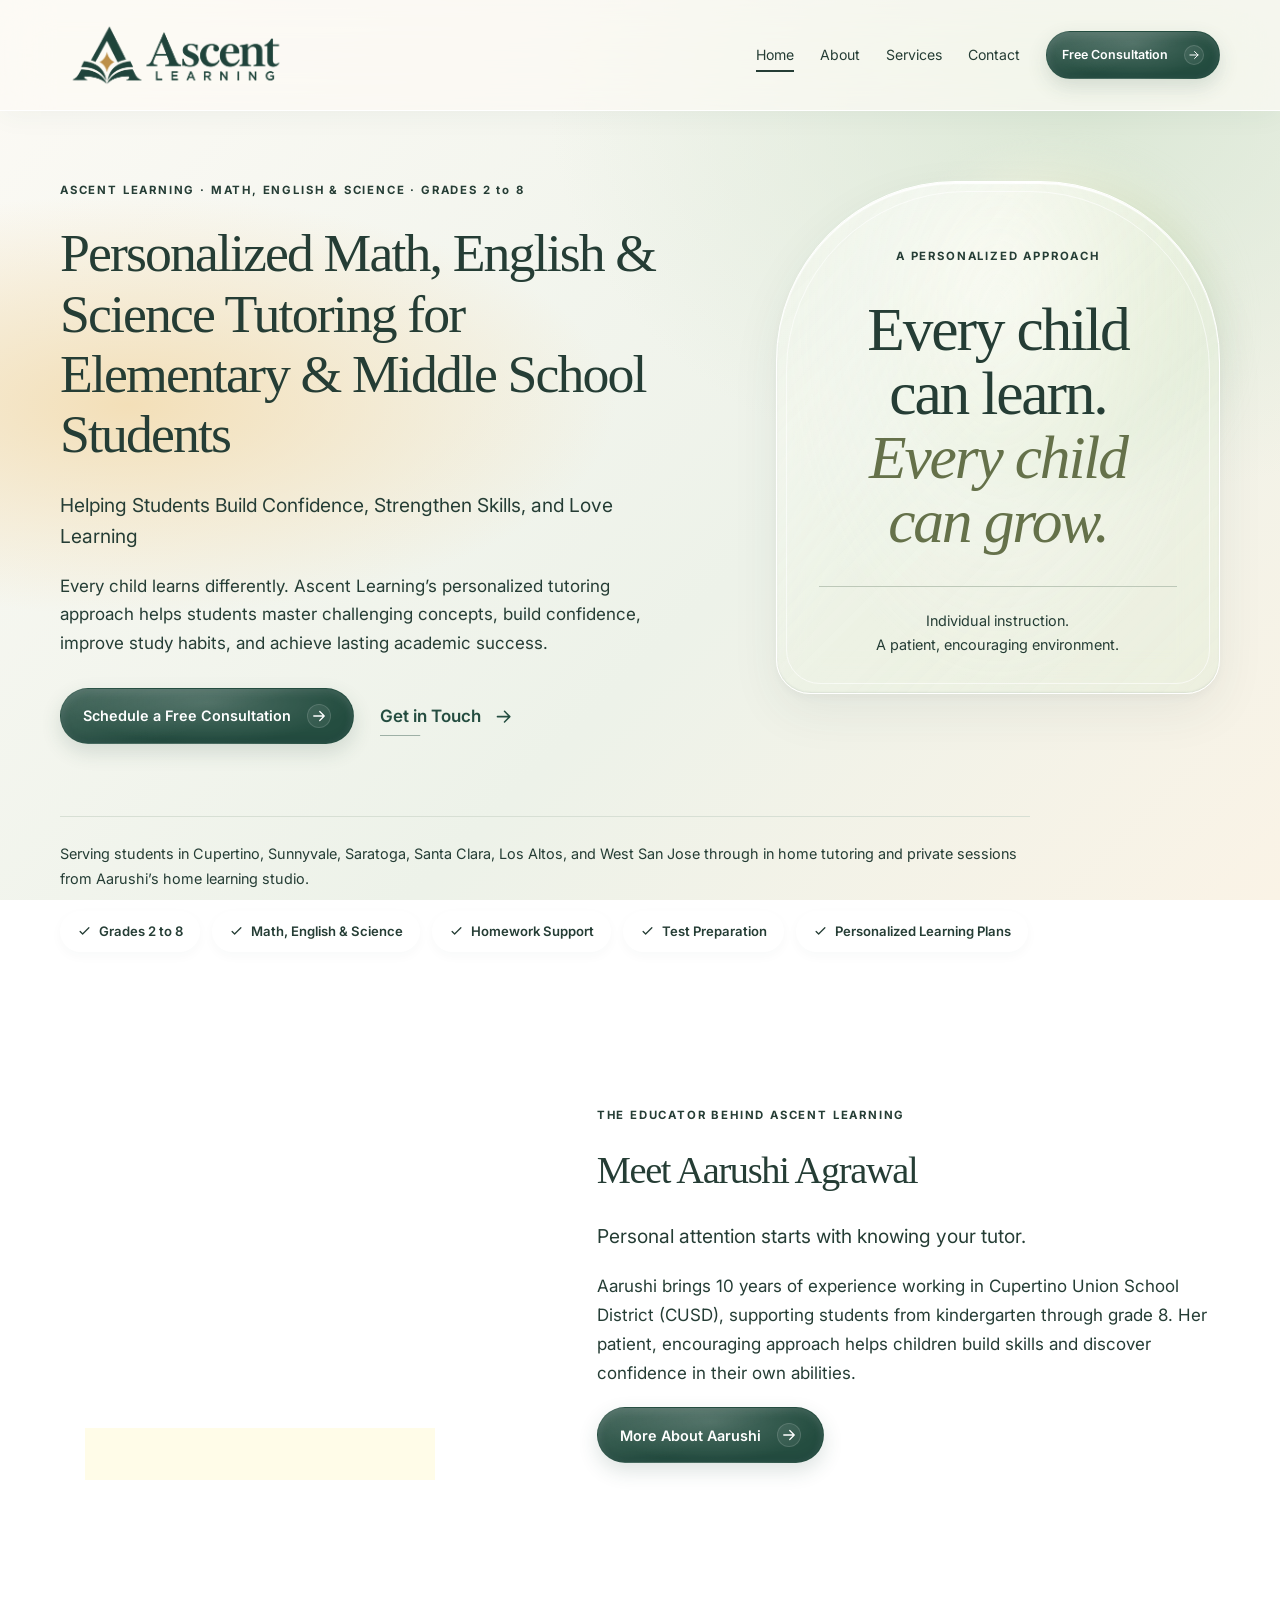
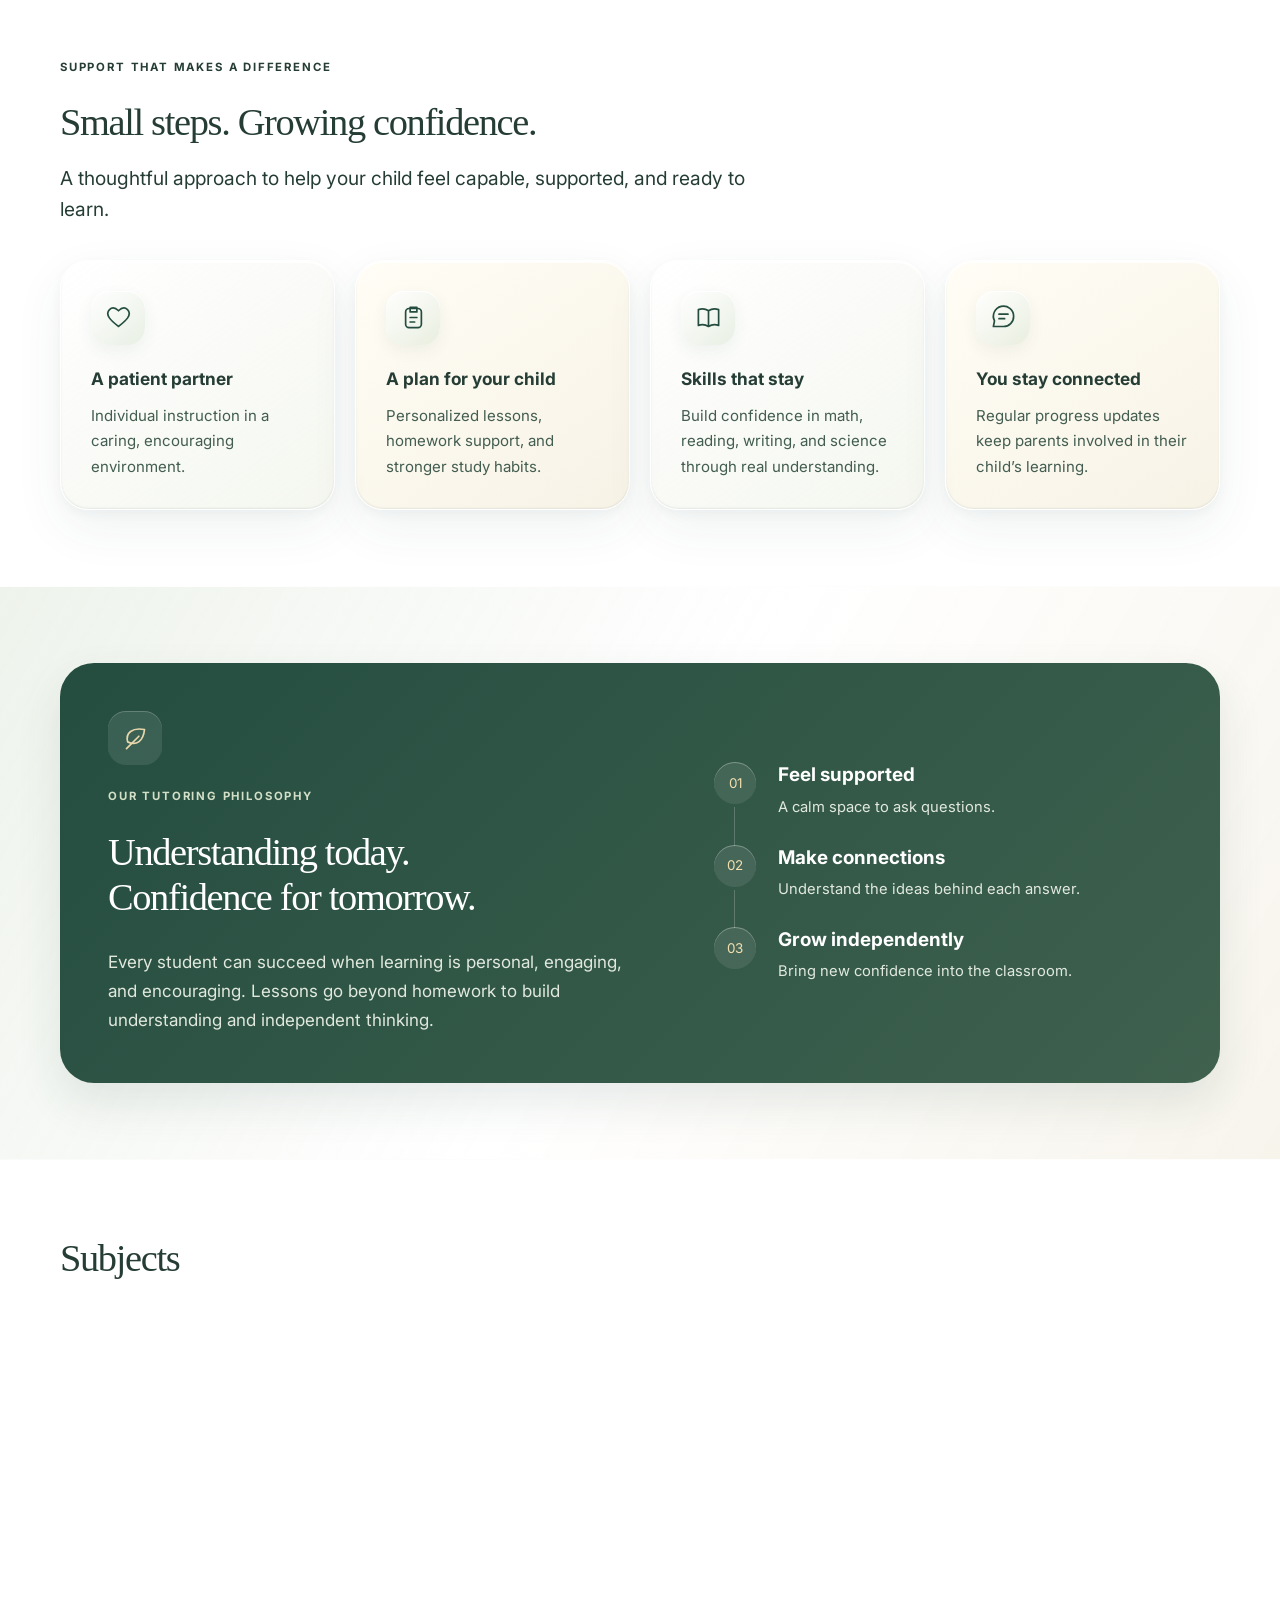
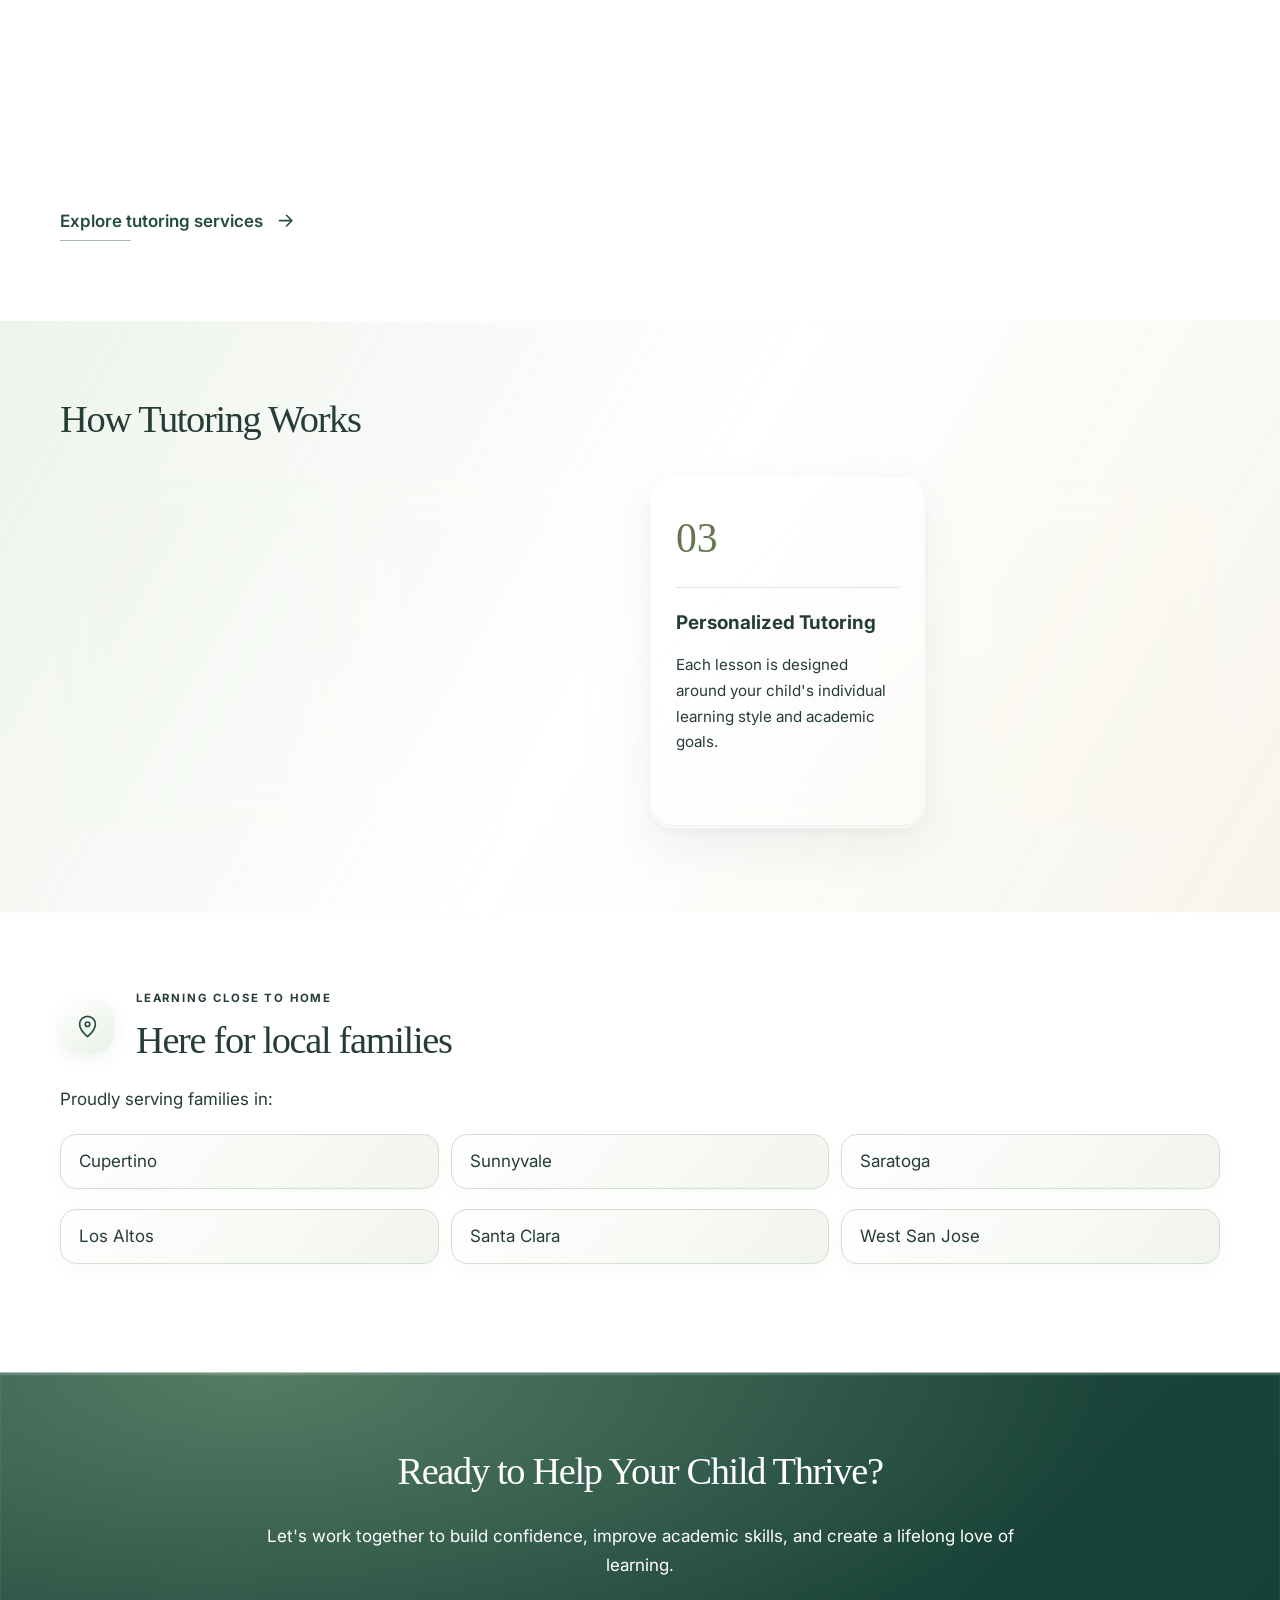
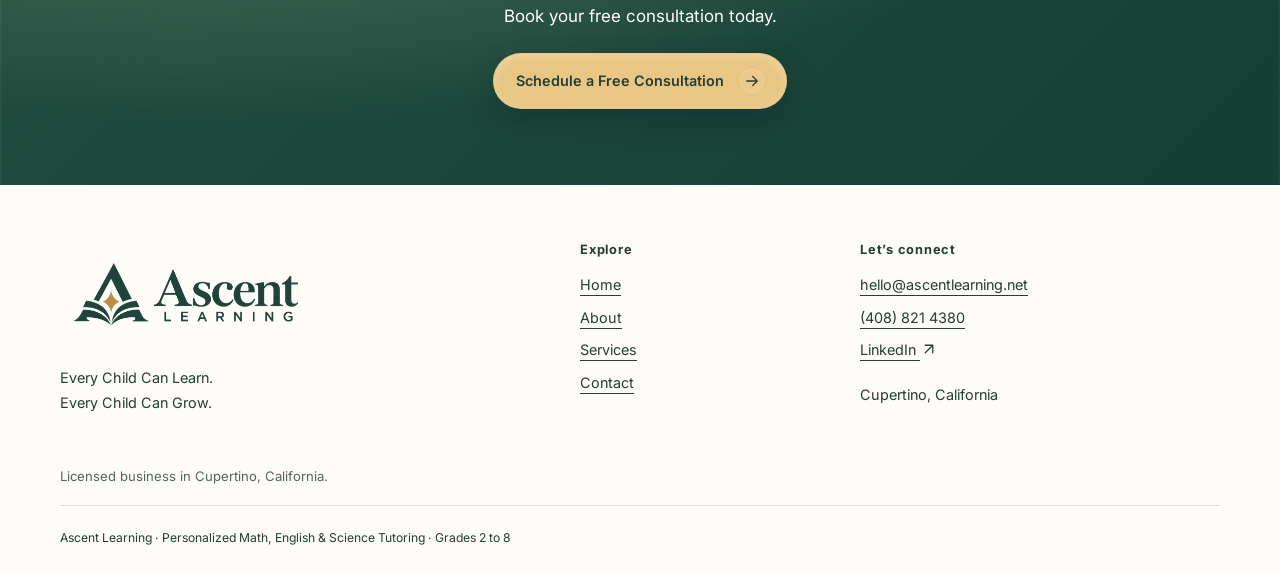
==== commit 0e41c64a: "Update 1.1.2" ====
--- a/index.html
+++ b/index.html
@@ -1,3 +1,3 @@
-<!doctype html><html lang="en"><head><meta charset="utf-8"><meta name="viewport" content="width=device-width, initial-scale=1"><title>Personalized Math & English Tutoring, Grades 2 to 8 | Ascent Learning</title><meta name="description" content="Ascent Learning: Personalized Math and English tutoring with Aarushi Agrawal in Cupertino and nearby communities. In home and home learning studio sessions for grades 2 to 8."><meta name="theme-color" content="#244d40"><meta property="og:site_name" content="Ascent Learning"><meta property="og:type" content="website"><meta property="og:title" content="Personalized Math &amp; English Tutoring, Grades 2 to 8 | Ascent Learning"><meta property="og:description" content="Ascent Learning: Personalized Math and English tutoring with Aarushi Agrawal in Cupertino and nearby communities. In home and home learning studio sessions for grades 2 to 8."><link rel="canonical" href="https://ascentlearning.net/"><meta property="og:url" content="https://ascentlearning.net/"><link rel="stylesheet" href="/css/style.css"><script src="/js/script.js" defer></script></head><body><!-- Shared header: canonical copy in partials/header.html. Keep all four pages in sync. -->
-<a class="skip-link" href="#main">Skip to content</a><header class="site-header"><div class="container header-inner"><a class="brand" href="/" aria-current="page"><img class="brand-logo" src="/images/assets/ascent-learning-logo.png" alt="Ascent Learning" width="1942" height="809"></a><button class="menu-toggle" aria-expanded="false" aria-controls="navigation" hidden>Menu <svg class="icon icon-menu" viewBox="0 0 24 24" width="24" height="24" fill="none" stroke="currentColor" stroke-width="1.7" stroke-linecap="round" stroke-linejoin="round" aria-hidden="true" focusable="false"><path d="M4 8h16M4 16h16"/></svg></button><nav id="navigation" aria-label="Main navigation"><a href="/" aria-current="page">Home</a><a href="/about/">About</a><a href="/services/">Services</a><a href="/contact/">Contact</a><a class="button small" href="/contact/#consultation">Free Consultation <svg class="icon icon-arrow" viewBox="0 0 24 24" width="24" height="24" fill="none" stroke="currentColor" stroke-width="1.7" stroke-linecap="round" stroke-linejoin="round" aria-hidden="true" focusable="false"><path d="M5 12h14m-6-6 6 6-6 6"/></svg></a></nav></div></header><main id="main"><section class="hero"><div class="container hero-grid"><div><p class="eyebrow">ASCENT LEARNING · MATH & ENGLISH · GRADES 2 to 8</p><h1>Personalized Math &amp; English Tutoring for Elementary &amp; Middle School Students</h1><p class="lead">Helping Students Build Confidence, Strengthen Skills, and Love Learning</p><p>Every child learns differently. Ascent Learning’s personalized tutoring approach helps students master challenging concepts, build confidence, improve study habits, and achieve lasting academic success.</p><div class="actions"><a class="button" href="/contact/#consultation">Schedule a Free Consultation <svg class="icon icon-arrow" viewBox="0 0 24 24" width="24" height="24" fill="none" stroke="currentColor" stroke-width="1.7" stroke-linecap="round" stroke-linejoin="round" aria-hidden="true" focusable="false"><path d="M5 12h14m-6-6 6 6-6 6"/></svg></a><a class="text-link" href="/contact/">Get in Touch <svg class="icon icon-arrow" viewBox="0 0 24 24" width="24" height="24" fill="none" stroke="currentColor" stroke-width="1.7" stroke-linecap="round" stroke-linejoin="round" aria-hidden="true" focusable="false"><path d="M5 12h14m-6-6 6 6-6 6"/></svg></a></div></div><aside class="hero-note"><p class="eyebrow">A PERSONALIZED APPROACH</p><p class="display">Every child<br>can learn.<br><em>Every child<br>can grow.</em></p><div class="note-bottom">Individual instruction.<br>A patient, encouraging environment.</div></aside></div><div class="container"><p class="service-line">Serving students in Cupertino, Sunnyvale, Saratoga, Santa Clara, Los Altos, and West San Jose through in home tutoring and private sessions from Aarushi’s home learning studio.</p><ul class="tags"><li><svg class="icon icon-check" viewBox="0 0 24 24" width="24" height="24" fill="none" stroke="currentColor" stroke-width="1.7" stroke-linecap="round" stroke-linejoin="round" aria-hidden="true" focusable="false"><path d="m5 12 4 4L19 6"/></svg>Grades 2 to 8</li><li><svg class="icon icon-check" viewBox="0 0 24 24" width="24" height="24" fill="none" stroke="currentColor" stroke-width="1.7" stroke-linecap="round" stroke-linejoin="round" aria-hidden="true" focusable="false"><path d="m5 12 4 4L19 6"/></svg>Math & English</li><li><svg class="icon icon-check" viewBox="0 0 24 24" width="24" height="24" fill="none" stroke="currentColor" stroke-width="1.7" stroke-linecap="round" stroke-linejoin="round" aria-hidden="true" focusable="false"><path d="m5 12 4 4L19 6"/></svg>Homework Support</li><li><svg class="icon icon-check" viewBox="0 0 24 24" width="24" height="24" fill="none" stroke="currentColor" stroke-width="1.7" stroke-linecap="round" stroke-linejoin="round" aria-hidden="true" focusable="false"><path d="m5 12 4 4L19 6"/></svg>Test Preparation</li><li><svg class="icon icon-check" viewBox="0 0 24 24" width="24" height="24" fill="none" stroke="currentColor" stroke-width="1.7" stroke-linecap="round" stroke-linejoin="round" aria-hidden="true" focusable="false"><path d="m5 12 4 4L19 6"/></svg>Personalized Learning Plans</li></ul></div></section><section class="section tutor-overview"><div class="container tutor-grid"><figure class="portrait-frame"><img src="/images/assets/aarushi-agrawal.jpeg" alt="Aarushi Agrawal, Ascent Learning tutor" width="1200" height="1600" loading="lazy"><figcaption>A patient guide. A personal connection.</figcaption></figure><div><p class="eyebrow">THE EDUCATOR BEHIND ASCENT LEARNING</p><h2>Meet Aarushi Agrawal</h2><p class="lead">Personal attention starts with knowing your tutor.</p><p>Aarushi brings 10 years of experience working in Cupertino Union School District (CUSD), supporting students from kindergarten through grade 8. Her patient, encouraging approach helps children build skills and discover confidence in their own abilities.</p><a class="button" href="/about/">More About Aarushi <svg class="icon icon-arrow" viewBox="0 0 24 24" width="24" height="24" fill="none" stroke="currentColor" stroke-width="1.7" stroke-linecap="round" stroke-linejoin="round" aria-hidden="true" focusable="false"><path d="M5 12h14m-6-6 6 6-6 6"/></svg></a></div></div></section><section class="section"><div class="container"><div class="section-heading"><p class="eyebrow">SUPPORT THAT MAKES A DIFFERENCE</p><h2>Small steps. Growing confidence.</h2><p class="lead">A thoughtful approach to help your child feel capable, supported, and ready to learn.</p></div><div class="benefit-grid"><article class="benefit-panel"><span class="visual-icon"><svg viewBox="0 0 24 24" fill="none" stroke="currentColor" stroke-width="1.5" stroke-linecap="round" stroke-linejoin="round" aria-hidden="true"><path d="M20 5c-3-3-6-1-8 1-2-2-5-4-8-1-5 5 3 11 8 15 5-4 13-10 8-15Z"/></svg></span><h3>A patient partner</h3><p>Individual instruction in a caring, encouraging environment.</p></article><article class="benefit-panel"><span class="visual-icon"><svg viewBox="0 0 24 24" fill="none" stroke="currentColor" stroke-width="1.5" stroke-linecap="round" stroke-linejoin="round" aria-hidden="true"><rect x="5" y="4" width="14" height="17" rx="3"/><path d="M9 3h6v4H9zM9 12h6M9 16h4"/></svg></span><h3>A plan for your child</h3><p>Personalized lessons, homework support, and stronger study habits.</p></article><article class="benefit-panel"><span class="visual-icon"><svg viewBox="0 0 24 24" fill="none" stroke="currentColor" stroke-width="1.5" stroke-linecap="round" stroke-linejoin="round" aria-hidden="true"><path d="M12 6c-3-2-6-2-9-1v14c3-1 6-1 9 1 3-2 6-2 9-1V5c-3-1-6-1-9 1Zm0 0v14"/></svg></span><h3>Skills that stay</h3><p>Build confidence in math, reading, and writing through real understanding.</p></article><article class="benefit-panel"><span class="visual-icon"><svg viewBox="0 0 24 24" fill="none" stroke="currentColor" stroke-width="1.5" stroke-linecap="round" stroke-linejoin="round" aria-hidden="true"><path d="M21 11a9 9 0 0 1-9 9H3l1-5a9 9 0 1 1 17-4Z"/><path d="M8 9h8M8 13h5"/></svg></span><h3>You stay connected</h3><p>Regular progress updates keep parents involved in their child’s learning.</p></article></div></div></section><section class="section tinted"><div class="container"><div class="philosophy-panel"><div><span class="visual-icon"><svg viewBox="0 0 24 24" fill="none" stroke="currentColor" stroke-width="1.5" stroke-linecap="round" stroke-linejoin="round" aria-hidden="true"><path d="M20 4C9 2 3 7 5 15c8 4 14-1 15-11Z"/><path d="M4 21 15 10"/></svg></span><p class="eyebrow">OUR TUTORING PHILOSOPHY</p><h2>Understanding today.<br>Confidence for tomorrow.</h2><p>Every student can succeed when learning is personal, engaging, and encouraging. Lessons go beyond homework to build understanding and independent thinking.</p></div><div class="growth-path"><div><span>01</span><h3>Feel supported</h3><p>A calm space to ask questions.</p></div><div><span>02</span><h3>Make connections</h3><p>Understand the ideas behind each answer.</p></div><div><span>03</span><h3>Grow independently</h3><p>Bring new confidence into the classroom.</p></div></div></div></div></section><section class="section "><div class="container"><h2>Subjects</h2><div class="cards two"><article class="card subject-card"><img class="subject-art" src="/images/assets/math-learning.svg" alt="" width="480" height="210" loading="lazy"><h3>Math</h3><ul><li>Elementary Mathematics</li><li>Fractions & Decimals</li><li>Multiplication & Division</li><li>Word Problems</li><li>Prealgebra</li><li>Algebra Readiness</li> </ul></article><article class="card subject-card"><img class="subject-art" src="/images/assets/english-learning.svg" alt="" width="480" height="210" loading="lazy"><h3>English</h3><ul><li>Reading Comprehension</li><li>Vocabulary Development</li><li>Grammar</li><li>Paragraph Writing</li><li>Essay Writing</li><li>Editing Skills</li> </ul></article></div><a class="text-link" href="/services/">Explore tutoring services <svg class="icon icon-arrow" viewBox="0 0 24 24" width="24" height="24" fill="none" stroke="currentColor" stroke-width="1.7" stroke-linecap="round" stroke-linejoin="round" aria-hidden="true" focusable="false"><path d="M5 12h14m-6-6 6 6-6 6"/></svg></a></div></section><section class="section tinted"><div class="container"><h2>How Tutoring Works</h2><ol class="steps"><li><span class="step-number">01</span><h3>Free Parent Consultation</h3><p>Your consultation with Aarushi explores your child’s goals, strengths, and challenges to find the right support.</p></li><li><span class="step-number">02</span><h3>Learning Assessment</h3><p>Aarushi evaluates current skills, identifies learning gaps, and creates a personalized learning plan.</p></li><li><span class="step-number">03</span><h3>Personalized Tutoring</h3><p>Each lesson is designed around your child's individual learning style and academic goals.</p></li><li><span class="step-number">04</span><h3>Progress Updates</h3><p>Parents receive regular updates about student progress, accomplishments, and future learning goals.</p></li></ol></div></section><section class="section "><div class="container"><div class="area-heading"><span class="visual-icon"><svg viewBox="0 0 24 24" fill="none" stroke="currentColor" stroke-width="1.5" stroke-linecap="round" stroke-linejoin="round" aria-hidden="true"><path d="M19 10c0 5-7 11-7 11S5 15 5 10a7 7 0 1 1 14 0Z"/><circle cx="12" cy="10" r="2"/></svg></span><div><p class="eyebrow">LEARNING CLOSE TO HOME</p><h2>Here for local families</h2></div></div><p>Proudly serving families in:</p><ul class="areas"><li>Cupertino</li><li>Sunnyvale</li><li>Saratoga</li><li>Los Altos</li><li>Santa Clara</li><li>West San Jose</li></ul></div></section><section class="section cta-band"><div class="container"><h2>Ready to Help Your Child Thrive?</h2><p>Let's work together to build confidence, improve academic skills, and create a lifelong love of learning.</p><p>Book your free consultation today.</p><a class="button" href="/contact/#consultation">Schedule a Free Consultation <svg class="icon icon-arrow" viewBox="0 0 24 24" width="24" height="24" fill="none" stroke="currentColor" stroke-width="1.7" stroke-linecap="round" stroke-linejoin="round" aria-hidden="true" focusable="false"><path d="M5 12h14m-6-6 6 6-6 6"/></svg></a></div></section></main><!-- Shared footer: canonical copy in partials/footer.html. -->
-<footer><div class="container footer-grid"><div><a class="brand" href="/"><img class="brand-logo" src="/images/assets/ascent-learning-logo.png" alt="Ascent Learning" width="1942" height="809"></a><p>Every Child Can Learn.<br>Every Child Can Grow.</p></div><div><h2>Explore</h2><a href="/">Home</a><a href="/about/">About</a><a href="/services/">Services</a><a href="/contact/">Contact</a></div><div><h2>Let’s connect</h2><a href="mailto:hello@ascentlearning.net">hello@ascentlearning.net</a><a href="tel:+14088214380">(408) 821 4380</a><a href="https://www.linkedin.com/in/aarushi82/" target="_blank" rel="noopener noreferrer" aria-label="LinkedIn (opens in a new tab)">LinkedIn <svg class="icon icon-external" viewBox="0 0 24 24" width="24" height="24" fill="none" stroke="currentColor" stroke-width="1.7" stroke-linecap="round" stroke-linejoin="round" aria-hidden="true" focusable="false"><path d="M7 17 17 7M7 7h10v10"/></svg></a><p>Cupertino, California</p></div></div><div class="container business-license">Licensed business in Cupertino, California.</div><div class="container footer-bottom">Ascent Learning · Personalized Math &amp; English Tutoring · Grades 2 to 8</div></footer></body></html>+<!doctype html><html lang="en"><head><meta charset="utf-8"><meta name="viewport" content="width=device-width, initial-scale=1"><title>Personalized Math, English &amp; Science Tutoring, Grades 2 to 8 | Ascent Learning</title><meta name="description" content="Ascent Learning: Personalized Math, English, and Science tutoring with Aarushi Agrawal in Cupertino and nearby communities. In home and home learning studio sessions for grades 2 to 8."><meta name="theme-color" content="#244d40"><meta property="og:site_name" content="Ascent Learning"><meta property="og:type" content="website"><meta property="og:title" content="Personalized Math, English &amp; Science Tutoring, Grades 2 to 8 | Ascent Learning"><meta property="og:description" content="Ascent Learning: Personalized Math, English, and Science tutoring with Aarushi Agrawal in Cupertino and nearby communities. In home and home learning studio sessions for grades 2 to 8."><link rel="canonical" href="https://ascentlearning.net/"><meta property="og:url" content="https://ascentlearning.net/"><link rel="stylesheet" href="/css/style.css"><script src="/js/script.js" defer></script></head><body><!-- Shared header: canonical copy in partials/header.html. Keep all four pages in sync. -->
+<a class="skip-link" href="#main">Skip to content</a><header class="site-header"><div class="container header-inner"><a class="brand" href="/" aria-current="page"><img class="brand-logo" src="/images/assets/ascent-learning-logo.png" alt="Ascent Learning" width="1942" height="809"></a><button class="menu-toggle" aria-expanded="false" aria-controls="navigation" hidden>Menu <svg class="icon icon-menu" viewBox="0 0 24 24" width="24" height="24" fill="none" stroke="currentColor" stroke-width="1.7" stroke-linecap="round" stroke-linejoin="round" aria-hidden="true" focusable="false"><path d="M4 8h16M4 16h16"/></svg></button><nav id="navigation" aria-label="Main navigation"><a href="/" aria-current="page">Home</a><a href="/about/">About</a><a href="/services/">Services</a><a href="/contact/">Contact</a><a class="button small" href="/contact/#consultation">Free Consultation <svg class="icon icon-arrow" viewBox="0 0 24 24" width="24" height="24" fill="none" stroke="currentColor" stroke-width="1.7" stroke-linecap="round" stroke-linejoin="round" aria-hidden="true" focusable="false"><path d="M5 12h14m-6-6 6 6-6 6"/></svg></a></nav></div></header><main id="main"><section class="hero"><div class="container hero-grid"><div><p class="eyebrow">ASCENT LEARNING · MATH, ENGLISH &amp; SCIENCE · GRADES 2 to 8</p><h1>Personalized Math, English &amp; Science Tutoring for Elementary &amp; Middle School Students</h1><p class="lead">Helping Students Build Confidence, Strengthen Skills, and Love Learning</p><p>Every child learns differently. Ascent Learning’s personalized tutoring approach helps students master challenging concepts, build confidence, improve study habits, and achieve lasting academic success.</p><div class="actions"><a class="button" href="/contact/#consultation">Schedule a Free Consultation <svg class="icon icon-arrow" viewBox="0 0 24 24" width="24" height="24" fill="none" stroke="currentColor" stroke-width="1.7" stroke-linecap="round" stroke-linejoin="round" aria-hidden="true" focusable="false"><path d="M5 12h14m-6-6 6 6-6 6"/></svg></a><a class="text-link" href="/contact/">Get in Touch <svg class="icon icon-arrow" viewBox="0 0 24 24" width="24" height="24" fill="none" stroke="currentColor" stroke-width="1.7" stroke-linecap="round" stroke-linejoin="round" aria-hidden="true" focusable="false"><path d="M5 12h14m-6-6 6 6-6 6"/></svg></a></div></div><aside class="hero-note"><p class="eyebrow">A PERSONALIZED APPROACH</p><p class="display">Every child<br>can learn.<br><em>Every child<br>can grow.</em></p><div class="note-bottom">Individual instruction.<br>A patient, encouraging environment.</div></aside></div><div class="container"><p class="service-line">Serving students in Cupertino, Sunnyvale, Saratoga, Santa Clara, Los Altos, and West San Jose through in home tutoring and private sessions from Aarushi’s home learning studio.</p><ul class="tags"><li><svg class="icon icon-check" viewBox="0 0 24 24" width="24" height="24" fill="none" stroke="currentColor" stroke-width="1.7" stroke-linecap="round" stroke-linejoin="round" aria-hidden="true" focusable="false"><path d="m5 12 4 4L19 6"/></svg>Grades 2 to 8</li><li><svg class="icon icon-check" viewBox="0 0 24 24" width="24" height="24" fill="none" stroke="currentColor" stroke-width="1.7" stroke-linecap="round" stroke-linejoin="round" aria-hidden="true" focusable="false"><path d="m5 12 4 4L19 6"/></svg>Math, English &amp; Science</li><li><svg class="icon icon-check" viewBox="0 0 24 24" width="24" height="24" fill="none" stroke="currentColor" stroke-width="1.7" stroke-linecap="round" stroke-linejoin="round" aria-hidden="true" focusable="false"><path d="m5 12 4 4L19 6"/></svg>Homework Support</li><li><svg class="icon icon-check" viewBox="0 0 24 24" width="24" height="24" fill="none" stroke="currentColor" stroke-width="1.7" stroke-linecap="round" stroke-linejoin="round" aria-hidden="true" focusable="false"><path d="m5 12 4 4L19 6"/></svg>Test Preparation</li><li><svg class="icon icon-check" viewBox="0 0 24 24" width="24" height="24" fill="none" stroke="currentColor" stroke-width="1.7" stroke-linecap="round" stroke-linejoin="round" aria-hidden="true" focusable="false"><path d="m5 12 4 4L19 6"/></svg>Personalized Learning Plans</li></ul></div></section><section class="section tutor-overview"><div class="container tutor-grid"><figure class="portrait-frame"><img src="/images/assets/aarushi-agrawal.jpeg" alt="Aarushi Agrawal, Ascent Learning tutor" width="1200" height="1600" loading="lazy"><figcaption>A patient guide. A personal connection.</figcaption></figure><div><p class="eyebrow">THE EDUCATOR BEHIND ASCENT LEARNING</p><h2>Meet Aarushi Agrawal</h2><p class="lead">Personal attention starts with knowing your tutor.</p><p>Aarushi brings 10 years of experience working in Cupertino Union School District (CUSD), supporting students from kindergarten through grade 8. Her patient, encouraging approach helps children build skills and discover confidence in their own abilities.</p><a class="button" href="/about/">More About Aarushi <svg class="icon icon-arrow" viewBox="0 0 24 24" width="24" height="24" fill="none" stroke="currentColor" stroke-width="1.7" stroke-linecap="round" stroke-linejoin="round" aria-hidden="true" focusable="false"><path d="M5 12h14m-6-6 6 6-6 6"/></svg></a></div></div></section><section class="section"><div class="container"><div class="section-heading"><p class="eyebrow">SUPPORT THAT MAKES A DIFFERENCE</p><h2>Small steps. Growing confidence.</h2><p class="lead">A thoughtful approach to help your child feel capable, supported, and ready to learn.</p></div><div class="benefit-grid"><article class="benefit-panel"><span class="visual-icon"><svg viewBox="0 0 24 24" fill="none" stroke="currentColor" stroke-width="1.5" stroke-linecap="round" stroke-linejoin="round" aria-hidden="true"><path d="M20 5c-3-3-6-1-8 1-2-2-5-4-8-1-5 5 3 11 8 15 5-4 13-10 8-15Z"/></svg></span><h3>A patient partner</h3><p>Individual instruction in a caring, encouraging environment.</p></article><article class="benefit-panel"><span class="visual-icon"><svg viewBox="0 0 24 24" fill="none" stroke="currentColor" stroke-width="1.5" stroke-linecap="round" stroke-linejoin="round" aria-hidden="true"><rect x="5" y="4" width="14" height="17" rx="3"/><path d="M9 3h6v4H9zM9 12h6M9 16h4"/></svg></span><h3>A plan for your child</h3><p>Personalized lessons, homework support, and stronger study habits.</p></article><article class="benefit-panel"><span class="visual-icon"><svg viewBox="0 0 24 24" fill="none" stroke="currentColor" stroke-width="1.5" stroke-linecap="round" stroke-linejoin="round" aria-hidden="true"><path d="M12 6c-3-2-6-2-9-1v14c3-1 6-1 9 1 3-2 6-2 9-1V5c-3-1-6-1-9 1Zm0 0v14"/></svg></span><h3>Skills that stay</h3><p>Build confidence in math, reading, writing, and science through real understanding.</p></article><article class="benefit-panel"><span class="visual-icon"><svg viewBox="0 0 24 24" fill="none" stroke="currentColor" stroke-width="1.5" stroke-linecap="round" stroke-linejoin="round" aria-hidden="true"><path d="M21 11a9 9 0 0 1-9 9H3l1-5a9 9 0 1 1 17-4Z"/><path d="M8 9h8M8 13h5"/></svg></span><h3>You stay connected</h3><p>Regular progress updates keep parents involved in their child’s learning.</p></article></div></div></section><section class="section tinted"><div class="container"><div class="philosophy-panel"><div><span class="visual-icon"><svg viewBox="0 0 24 24" fill="none" stroke="currentColor" stroke-width="1.5" stroke-linecap="round" stroke-linejoin="round" aria-hidden="true"><path d="M20 4C9 2 3 7 5 15c8 4 14-1 15-11Z"/><path d="M4 21 15 10"/></svg></span><p class="eyebrow">OUR TUTORING PHILOSOPHY</p><h2>Understanding today.<br>Confidence for tomorrow.</h2><p>Every student can succeed when learning is personal, engaging, and encouraging. Lessons go beyond homework to build understanding and independent thinking.</p></div><div class="growth-path"><div><span>01</span><h3>Feel supported</h3><p>A calm space to ask questions.</p></div><div><span>02</span><h3>Make connections</h3><p>Understand the ideas behind each answer.</p></div><div><span>03</span><h3>Grow independently</h3><p>Bring new confidence into the classroom.</p></div></div></div></div></section><section class="section "><div class="container"><h2>Subjects</h2><div class="cards two subjects"><article class="card subject-card"><img class="subject-art" src="/images/assets/math-learning.svg" alt="" width="480" height="210" loading="lazy"><h3>Math</h3><ul><li>Elementary Mathematics</li><li>Fractions & Decimals</li><li>Multiplication & Division</li><li>Word Problems</li><li>Prealgebra</li><li>Algebra Readiness</li> </ul></article><article class="card subject-card"><img class="subject-art" src="/images/assets/english-learning.svg" alt="" width="480" height="210" loading="lazy"><h3>English</h3><ul><li>Reading Comprehension</li><li>Vocabulary Development</li><li>Grammar</li><li>Paragraph Writing</li><li>Essay Writing</li><li>Editing Skills</li> </ul></article><article class="card subject-card"><img class="subject-art" src="/images/assets/science-learning.svg" alt="" width="480" height="210" loading="lazy"><h3>Science</h3><ul><li>Life Science</li><li>Earth &amp; Space Science</li><li>Physical Science</li><li>Scientific Method</li><li>Observation &amp; Investigation</li><li>Scientific Reasoning</li></ul></article></div><a class="text-link" href="/services/">Explore tutoring services <svg class="icon icon-arrow" viewBox="0 0 24 24" width="24" height="24" fill="none" stroke="currentColor" stroke-width="1.7" stroke-linecap="round" stroke-linejoin="round" aria-hidden="true" focusable="false"><path d="M5 12h14m-6-6 6 6-6 6"/></svg></a></div></section><section class="section tinted"><div class="container"><h2>How Tutoring Works</h2><ol class="steps"><li><span class="step-number">01</span><h3>Free Parent Consultation</h3><p>Your consultation with Aarushi explores your child’s goals, strengths, and challenges to find the right support.</p></li><li><span class="step-number">02</span><h3>Learning Assessment</h3><p>Aarushi evaluates current skills, identifies learning gaps, and creates a personalized learning plan.</p></li><li><span class="step-number">03</span><h3>Personalized Tutoring</h3><p>Each lesson is designed around your child's individual learning style and academic goals.</p></li><li><span class="step-number">04</span><h3>Progress Updates</h3><p>Parents receive regular updates about student progress, accomplishments, and future learning goals.</p></li></ol></div></section><section class="section "><div class="container"><div class="area-heading"><span class="visual-icon"><svg viewBox="0 0 24 24" fill="none" stroke="currentColor" stroke-width="1.5" stroke-linecap="round" stroke-linejoin="round" aria-hidden="true"><path d="M19 10c0 5-7 11-7 11S5 15 5 10a7 7 0 1 1 14 0Z"/><circle cx="12" cy="10" r="2"/></svg></span><div><p class="eyebrow">LEARNING CLOSE TO HOME</p><h2>Here for local families</h2></div></div><p>Proudly serving families in:</p><ul class="areas"><li>Cupertino</li><li>Sunnyvale</li><li>Saratoga</li><li>Los Altos</li><li>Santa Clara</li><li>West San Jose</li></ul></div></section><section class="section cta-band"><div class="container"><h2>Ready to Help Your Child Thrive?</h2><p>Let's work together to build confidence, improve academic skills, and create a lifelong love of learning.</p><p>Book your free consultation today.</p><a class="button" href="/contact/#consultation">Schedule a Free Consultation <svg class="icon icon-arrow" viewBox="0 0 24 24" width="24" height="24" fill="none" stroke="currentColor" stroke-width="1.7" stroke-linecap="round" stroke-linejoin="round" aria-hidden="true" focusable="false"><path d="M5 12h14m-6-6 6 6-6 6"/></svg></a></div></section></main><!-- Shared footer: canonical copy in partials/footer.html. -->
+<footer><div class="container footer-grid"><div><a class="brand" href="/"><img class="brand-logo" src="/images/assets/ascent-learning-logo.png" alt="Ascent Learning" width="1942" height="809"></a><p>Every Child Can Learn.<br>Every Child Can Grow.</p></div><div><h2>Explore</h2><a href="/">Home</a><a href="/about/">About</a><a href="/services/">Services</a><a href="/contact/">Contact</a></div><div><h2>Let’s connect</h2><a href="mailto:hello@ascentlearning.net">hello@ascentlearning.net</a><a href="tel:+14088214380">(408) 821 4380</a><a href="https://www.linkedin.com/in/aarushi82/" target="_blank" rel="noopener noreferrer" aria-label="LinkedIn (opens in a new tab)">LinkedIn <svg class="icon icon-external" viewBox="0 0 24 24" width="24" height="24" fill="none" stroke="currentColor" stroke-width="1.7" stroke-linecap="round" stroke-linejoin="round" aria-hidden="true" focusable="false"><path d="M7 17 17 7M7 7h10v10"/></svg></a><p>Cupertino, California</p></div></div><div class="container business-license">Licensed business in Cupertino, California.</div><div class="container footer-bottom">Ascent Learning · Personalized Math, English &amp; Science Tutoring · Grades 2 to 8</div></footer></body></html>
--- a/css/style.css
+++ b/css/style.css
@@ -66,7 +66,7 @@
 .benefit-panel{transition:transform .5s var(--ease-fluid),box-shadow .5s}.benefit-panel h3{font-size:1.08rem;margin-bottom:12px}.benefit-panel p{font-size:.94rem;line-height:1.7;margin:0;color:#435d50}.benefit-panel:nth-child(2n){background:linear-gradient(145deg,#fffdf5,#efe6ce80)}
 .philosophy-panel{display:grid;grid-template-columns:1.15fr 1fr;gap:80px;padding:48px;border-radius:34px;background:linear-gradient(135deg,#244d40,#3f614e);color:#fff;box-shadow:0 20px 45px #244d401c}.philosophy-panel h2{font-size:clamp(2rem,3vw,2.7rem)}.philosophy-panel .eyebrow{color:#d3dfc7}.philosophy-panel p:last-child{margin-bottom:0;color:#e1e9de}.philosophy-panel .visual-icon{background:#ffffff18;color:#e8d7ac;box-shadow:inset 0 1px 0 #ffffff35}
 .growth-path{display:grid;align-content:center;gap:25px;position:relative}.growth-path>div{position:relative;padding-left:64px}.growth-path>div:not(:last-child):after{content:'';position:absolute;top:45px;bottom:-26px;left:20px;width:1px;background:#ffffff35}.growth-path span{position:absolute;left:0;top:0;display:grid;place-items:center;width:42px;height:42px;border-radius:50%;background:#ffffff16;box-shadow:inset 0 1px 0 #ffffff50;color:#f3deae;font-size:.84rem}.growth-path h3{margin:0 0 6px}.growth-path p{font-size:.92rem}
-.subject-art{display:block;width:100%;height:auto;margin-bottom:28px;border-radius:22px}.subject-card{padding:20px 20px 30px}.subject-card h3,.subject-card ul{margin-left:15px;margin-right:15px}.subject-card ul{display:grid;grid-template-columns:1fr 1fr;gap:5px 25px;font-size:.94rem}.service-card .visual-icon{width:64px;height:64px;border-radius:22px}.service-card:nth-child(2n){background-color:#f2ead778}
+.subject-art{display:block;width:100%;height:auto;margin-bottom:28px;border-radius:22px}.subject-card{padding:20px 20px 30px}.subject-card h3,.subject-card ul{margin-left:15px;margin-right:15px}.subject-card ul{display:grid;grid-template-columns:1fr;gap:12px;padding-left:20px;font-size:.94rem;line-height:1.5}.subject-card li{margin:0;padding-left:4px}.subject-card li::marker{color:var(--green);font-size:.8em}.service-card .visual-icon{width:64px;height:64px;border-radius:22px}.service-card:nth-child(2n){background-color:#f2ead778}
 .area-heading{display:flex;align-items:center;gap:22px}.area-heading h2{margin:0 0 22px}.area-heading .eyebrow{margin-bottom:10px}.areas li{border-color:#d5dfd1;background:linear-gradient(130deg,#ffffffd9,#e6eddf8c);box-shadow:0 5px 15px #244d4008}
 .qualification-grid{display:grid;grid-template-columns:.8fr 1.15fr 1fr;gap:22px}.experience-panel{padding:32px;border-radius:28px;background:linear-gradient(140deg,#244d40,#4b6d54);color:#fff;box-shadow:var(--glass-shadow)}.experience-number{display:block;font-family:Georgia,serif;font-size:6rem;line-height:1.1;color:#ead7a7;margin-bottom:16px}.experience-panel h3{font-size:1.3rem}.experience-panel p{font-size:.88rem;margin:0}.credential-panel ul{font-size:.93rem;margin-bottom:0}.credential-panel h3{font-size:1.1rem}.biography-panel{padding:45px}.biography-panel .split{gap:40px}
 .option-grid{display:grid;grid-template-columns:repeat(3,1fr);list-style:none;padding:0;gap:16px}.option-grid li{padding:24px;border-radius:20px;background:linear-gradient(140deg,#fff,#e8eedf);border:1px solid #fff;box-shadow:var(--glass-shadow);font-weight:500;margin:0}.contact-summary{align-self:start;background:linear-gradient(140deg,#e9eedf,#fffdf4);padding:32px}.contact-summary h2{font-size:1.9rem}.contact-tiles a{display:flex;align-items:center;justify-content:space-between;gap:12px;padding:14px 16px;border:1px solid #dce4d5;border-radius:14px;background:#ffffff9c;text-decoration:none;font-size:.9rem;transition:background .3s}.contact-tiles a:hover{background:#fff}
@@ -88,3 +88,5 @@
 .faq details[open]:not([data-expanded=false]) .faq-plus{transform:rotate(90deg);opacity:0}.faq details[open]:not([data-expanded=false]) .faq-toggle-icon{background:var(--green);color:#fff}
 .faq-answer{padding:0 82px 25px 26px}.faq .faq-answer p{padding:0;margin:0;max-width:740px;font-size:.97rem;line-height:1.75;color:#435d50}
 @media(max-width:650px){.faq summary{padding:19px 20px;gap:16px;font-size:.94rem;min-height:74px}.faq-answer{padding:0 20px 22px}.faq .faq-answer p{font-size:.93rem}}
+
+@media(min-width:1000px){.cards.subjects{grid-template-columns:repeat(3,minmax(0,1fr))}}
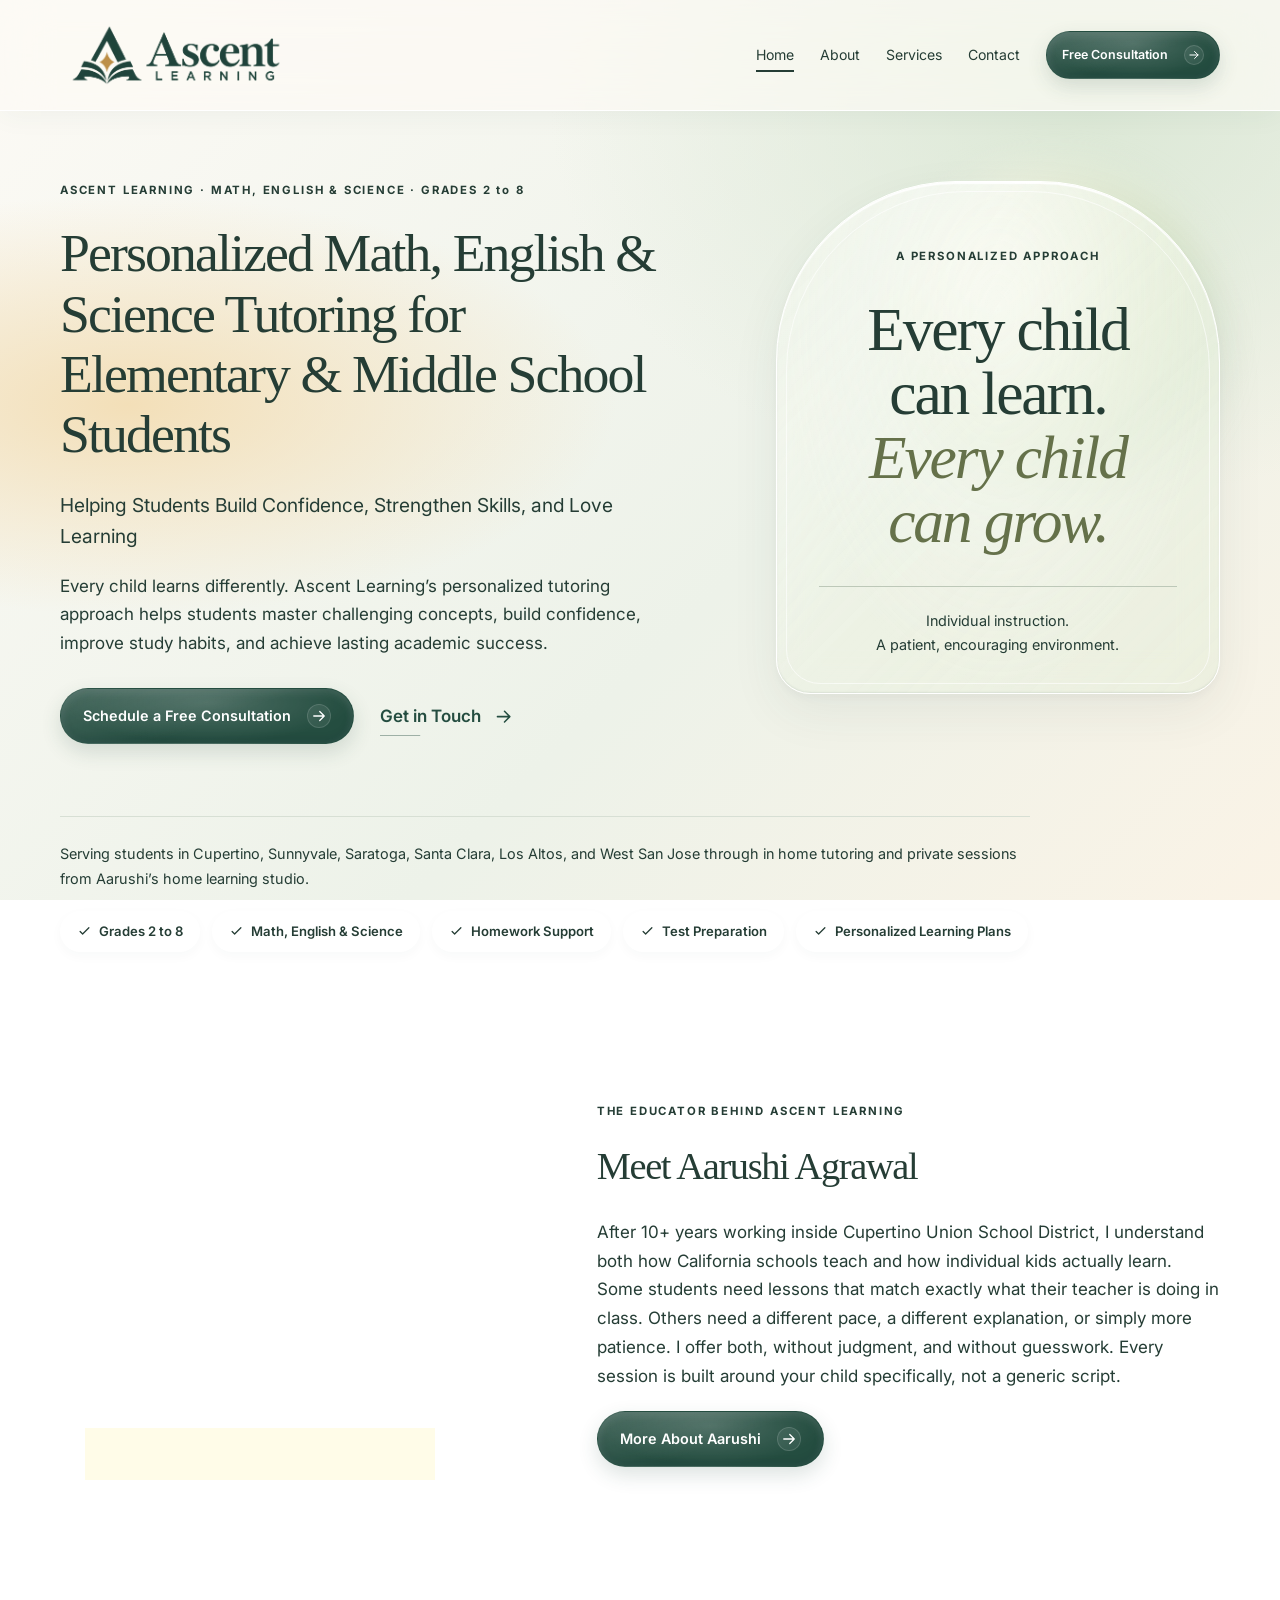
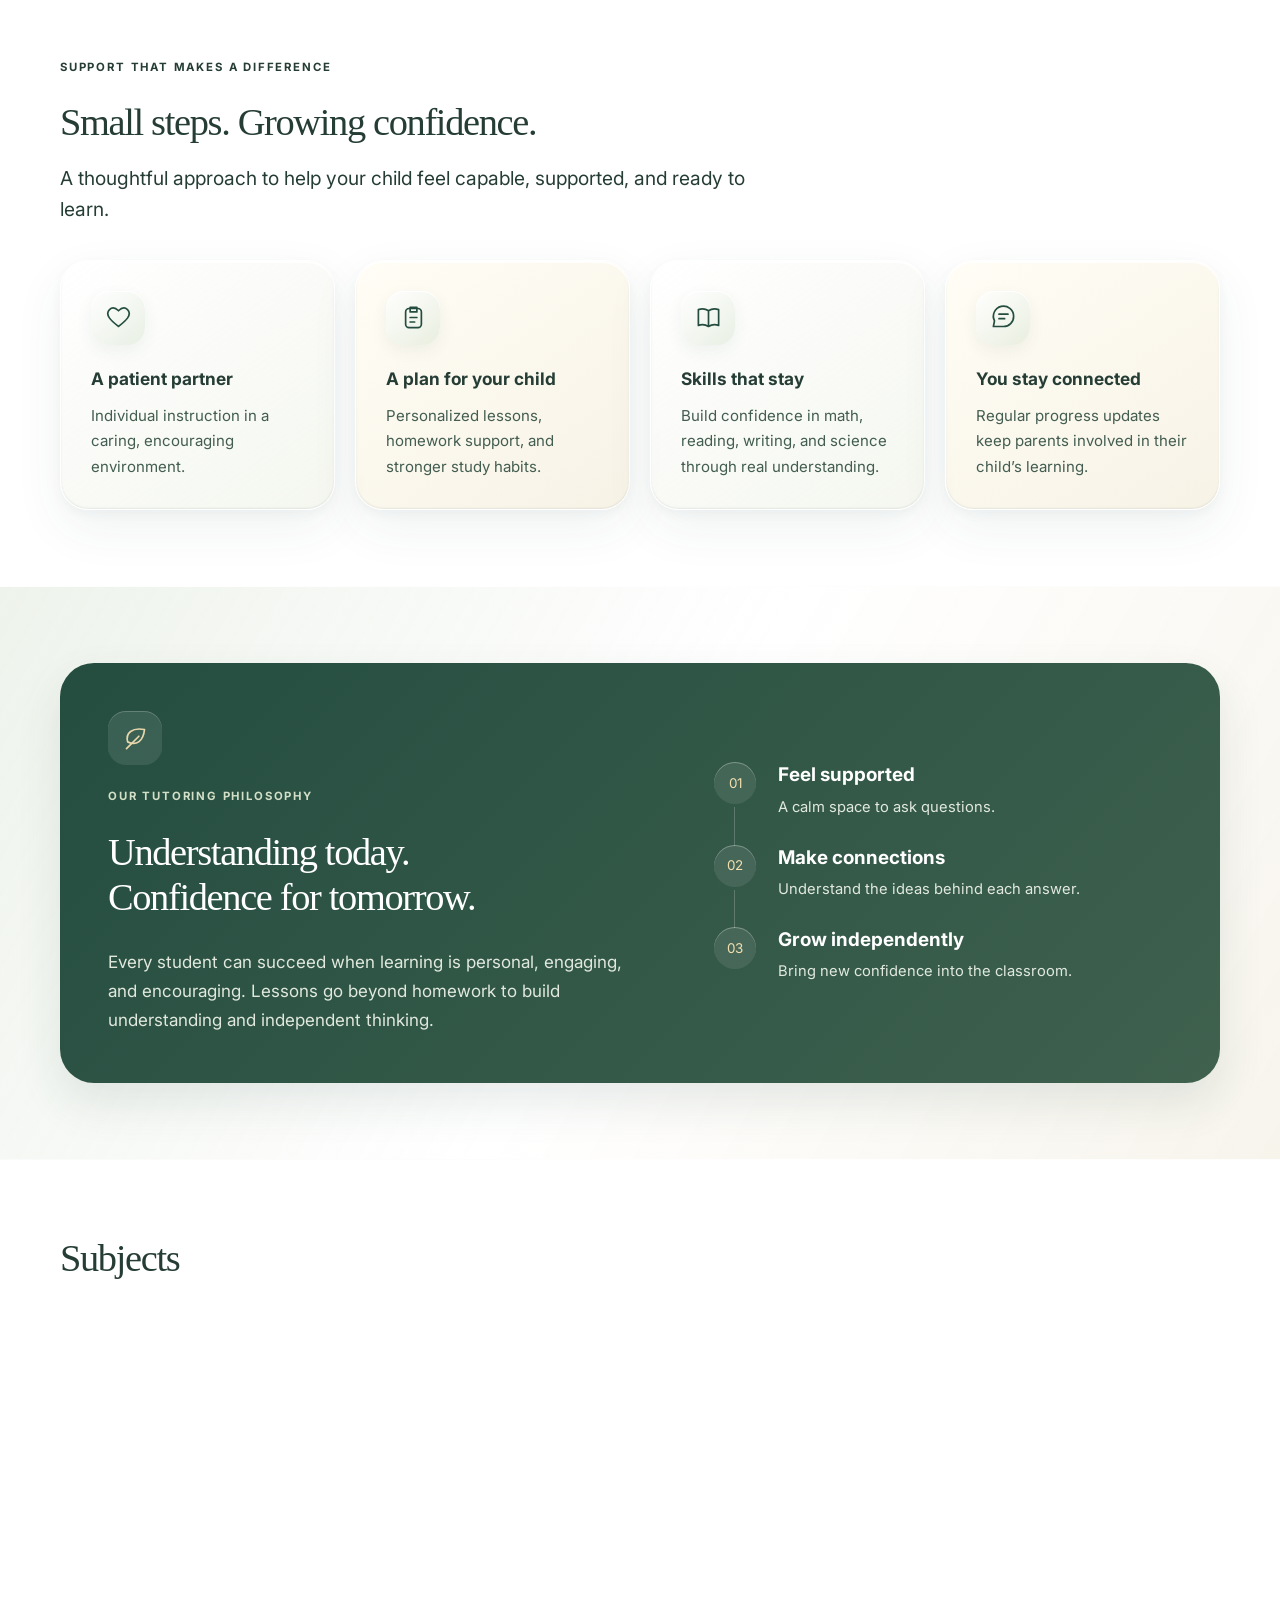
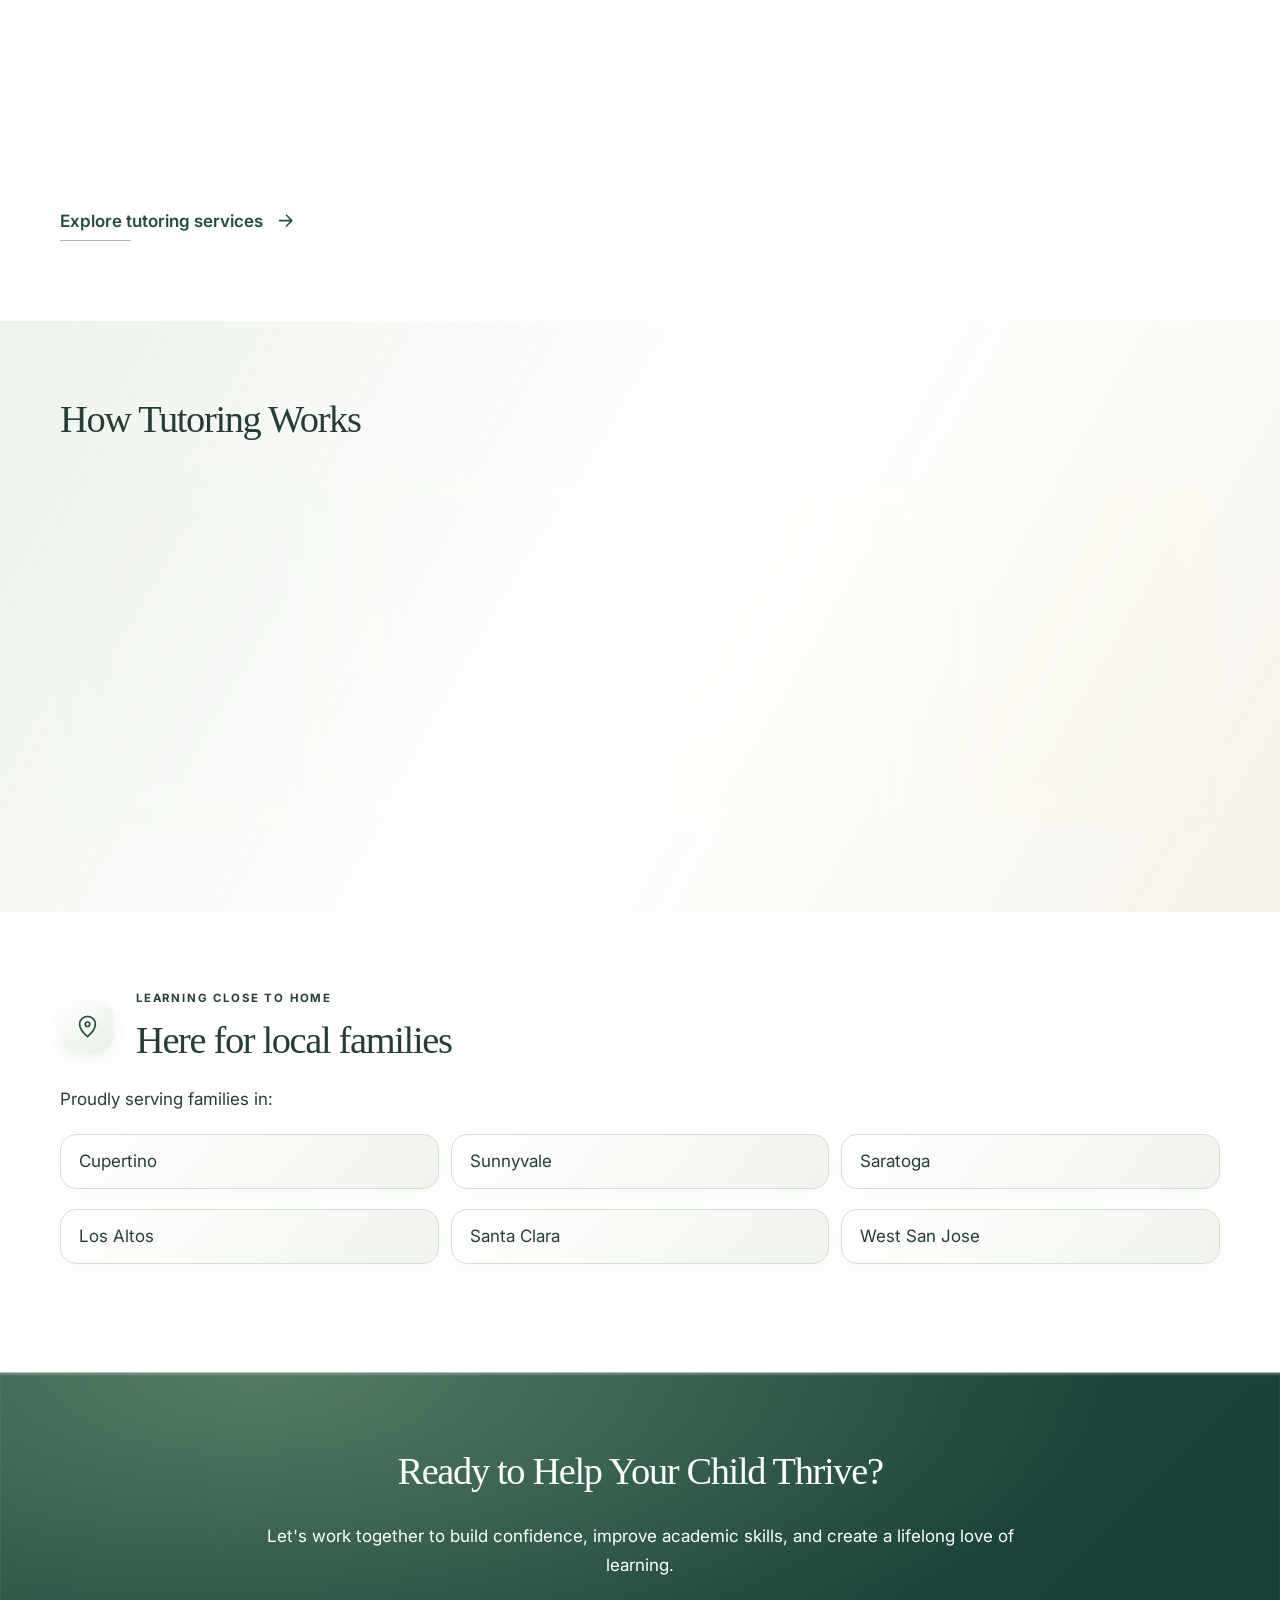
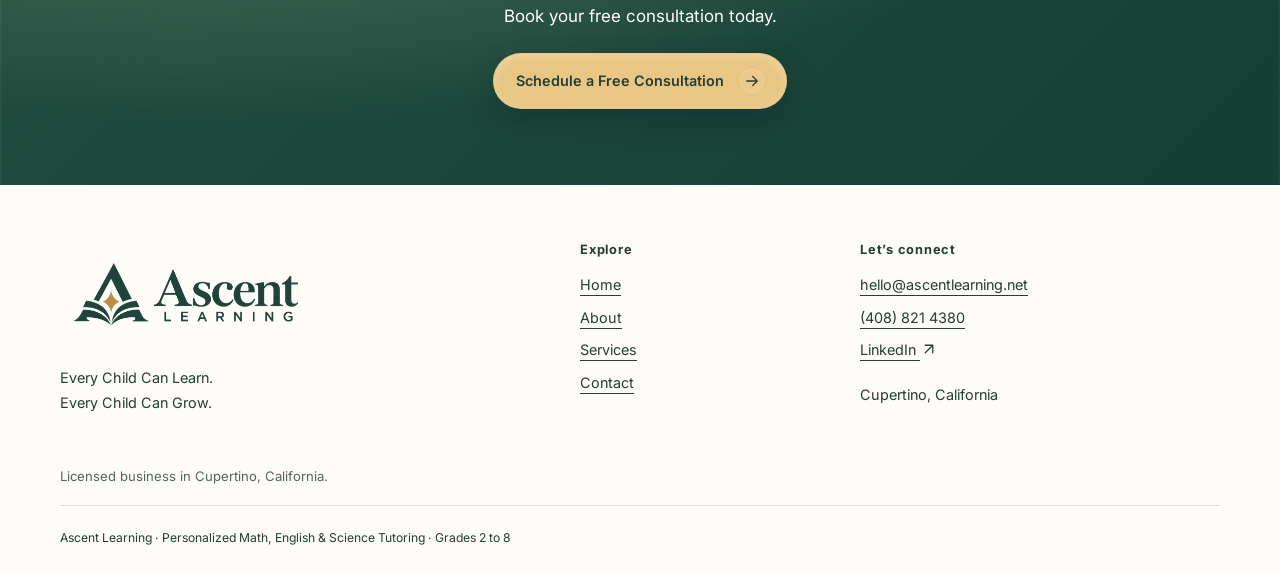
==== commit 71e27665: "Update 1.1.3" ====
--- a/index.html
+++ b/index.html
@@ -1,3 +1,3 @@
 <!doctype html><html lang="en"><head><meta charset="utf-8"><meta name="viewport" content="width=device-width, initial-scale=1"><title>Personalized Math, English &amp; Science Tutoring, Grades 2 to 8 | Ascent Learning</title><meta name="description" content="Ascent Learning: Personalized Math, English, and Science tutoring with Aarushi Agrawal in Cupertino and nearby communities. In home and home learning studio sessions for grades 2 to 8."><meta name="theme-color" content="#244d40"><meta property="og:site_name" content="Ascent Learning"><meta property="og:type" content="website"><meta property="og:title" content="Personalized Math, English &amp; Science Tutoring, Grades 2 to 8 | Ascent Learning"><meta property="og:description" content="Ascent Learning: Personalized Math, English, and Science tutoring with Aarushi Agrawal in Cupertino and nearby communities. In home and home learning studio sessions for grades 2 to 8."><link rel="canonical" href="https://ascentlearning.net/"><meta property="og:url" content="https://ascentlearning.net/"><link rel="stylesheet" href="/css/style.css"><script src="/js/script.js" defer></script></head><body><!-- Shared header: canonical copy in partials/header.html. Keep all four pages in sync. -->
-<a class="skip-link" href="#main">Skip to content</a><header class="site-header"><div class="container header-inner"><a class="brand" href="/" aria-current="page"><img class="brand-logo" src="/images/assets/ascent-learning-logo.png" alt="Ascent Learning" width="1942" height="809"></a><button class="menu-toggle" aria-expanded="false" aria-controls="navigation" hidden>Menu <svg class="icon icon-menu" viewBox="0 0 24 24" width="24" height="24" fill="none" stroke="currentColor" stroke-width="1.7" stroke-linecap="round" stroke-linejoin="round" aria-hidden="true" focusable="false"><path d="M4 8h16M4 16h16"/></svg></button><nav id="navigation" aria-label="Main navigation"><a href="/" aria-current="page">Home</a><a href="/about/">About</a><a href="/services/">Services</a><a href="/contact/">Contact</a><a class="button small" href="/contact/#consultation">Free Consultation <svg class="icon icon-arrow" viewBox="0 0 24 24" width="24" height="24" fill="none" stroke="currentColor" stroke-width="1.7" stroke-linecap="round" stroke-linejoin="round" aria-hidden="true" focusable="false"><path d="M5 12h14m-6-6 6 6-6 6"/></svg></a></nav></div></header><main id="main"><section class="hero"><div class="container hero-grid"><div><p class="eyebrow">ASCENT LEARNING · MATH, ENGLISH &amp; SCIENCE · GRADES 2 to 8</p><h1>Personalized Math, English &amp; Science Tutoring for Elementary &amp; Middle School Students</h1><p class="lead">Helping Students Build Confidence, Strengthen Skills, and Love Learning</p><p>Every child learns differently. Ascent Learning’s personalized tutoring approach helps students master challenging concepts, build confidence, improve study habits, and achieve lasting academic success.</p><div class="actions"><a class="button" href="/contact/#consultation">Schedule a Free Consultation <svg class="icon icon-arrow" viewBox="0 0 24 24" width="24" height="24" fill="none" stroke="currentColor" stroke-width="1.7" stroke-linecap="round" stroke-linejoin="round" aria-hidden="true" focusable="false"><path d="M5 12h14m-6-6 6 6-6 6"/></svg></a><a class="text-link" href="/contact/">Get in Touch <svg class="icon icon-arrow" viewBox="0 0 24 24" width="24" height="24" fill="none" stroke="currentColor" stroke-width="1.7" stroke-linecap="round" stroke-linejoin="round" aria-hidden="true" focusable="false"><path d="M5 12h14m-6-6 6 6-6 6"/></svg></a></div></div><aside class="hero-note"><p class="eyebrow">A PERSONALIZED APPROACH</p><p class="display">Every child<br>can learn.<br><em>Every child<br>can grow.</em></p><div class="note-bottom">Individual instruction.<br>A patient, encouraging environment.</div></aside></div><div class="container"><p class="service-line">Serving students in Cupertino, Sunnyvale, Saratoga, Santa Clara, Los Altos, and West San Jose through in home tutoring and private sessions from Aarushi’s home learning studio.</p><ul class="tags"><li><svg class="icon icon-check" viewBox="0 0 24 24" width="24" height="24" fill="none" stroke="currentColor" stroke-width="1.7" stroke-linecap="round" stroke-linejoin="round" aria-hidden="true" focusable="false"><path d="m5 12 4 4L19 6"/></svg>Grades 2 to 8</li><li><svg class="icon icon-check" viewBox="0 0 24 24" width="24" height="24" fill="none" stroke="currentColor" stroke-width="1.7" stroke-linecap="round" stroke-linejoin="round" aria-hidden="true" focusable="false"><path d="m5 12 4 4L19 6"/></svg>Math, English &amp; Science</li><li><svg class="icon icon-check" viewBox="0 0 24 24" width="24" height="24" fill="none" stroke="currentColor" stroke-width="1.7" stroke-linecap="round" stroke-linejoin="round" aria-hidden="true" focusable="false"><path d="m5 12 4 4L19 6"/></svg>Homework Support</li><li><svg class="icon icon-check" viewBox="0 0 24 24" width="24" height="24" fill="none" stroke="currentColor" stroke-width="1.7" stroke-linecap="round" stroke-linejoin="round" aria-hidden="true" focusable="false"><path d="m5 12 4 4L19 6"/></svg>Test Preparation</li><li><svg class="icon icon-check" viewBox="0 0 24 24" width="24" height="24" fill="none" stroke="currentColor" stroke-width="1.7" stroke-linecap="round" stroke-linejoin="round" aria-hidden="true" focusable="false"><path d="m5 12 4 4L19 6"/></svg>Personalized Learning Plans</li></ul></div></section><section class="section tutor-overview"><div class="container tutor-grid"><figure class="portrait-frame"><img src="/images/assets/aarushi-agrawal.jpeg" alt="Aarushi Agrawal, Ascent Learning tutor" width="1200" height="1600" loading="lazy"><figcaption>A patient guide. A personal connection.</figcaption></figure><div><p class="eyebrow">THE EDUCATOR BEHIND ASCENT LEARNING</p><h2>Meet Aarushi Agrawal</h2><p class="lead">Personal attention starts with knowing your tutor.</p><p>Aarushi brings 10 years of experience working in Cupertino Union School District (CUSD), supporting students from kindergarten through grade 8. Her patient, encouraging approach helps children build skills and discover confidence in their own abilities.</p><a class="button" href="/about/">More About Aarushi <svg class="icon icon-arrow" viewBox="0 0 24 24" width="24" height="24" fill="none" stroke="currentColor" stroke-width="1.7" stroke-linecap="round" stroke-linejoin="round" aria-hidden="true" focusable="false"><path d="M5 12h14m-6-6 6 6-6 6"/></svg></a></div></div></section><section class="section"><div class="container"><div class="section-heading"><p class="eyebrow">SUPPORT THAT MAKES A DIFFERENCE</p><h2>Small steps. Growing confidence.</h2><p class="lead">A thoughtful approach to help your child feel capable, supported, and ready to learn.</p></div><div class="benefit-grid"><article class="benefit-panel"><span class="visual-icon"><svg viewBox="0 0 24 24" fill="none" stroke="currentColor" stroke-width="1.5" stroke-linecap="round" stroke-linejoin="round" aria-hidden="true"><path d="M20 5c-3-3-6-1-8 1-2-2-5-4-8-1-5 5 3 11 8 15 5-4 13-10 8-15Z"/></svg></span><h3>A patient partner</h3><p>Individual instruction in a caring, encouraging environment.</p></article><article class="benefit-panel"><span class="visual-icon"><svg viewBox="0 0 24 24" fill="none" stroke="currentColor" stroke-width="1.5" stroke-linecap="round" stroke-linejoin="round" aria-hidden="true"><rect x="5" y="4" width="14" height="17" rx="3"/><path d="M9 3h6v4H9zM9 12h6M9 16h4"/></svg></span><h3>A plan for your child</h3><p>Personalized lessons, homework support, and stronger study habits.</p></article><article class="benefit-panel"><span class="visual-icon"><svg viewBox="0 0 24 24" fill="none" stroke="currentColor" stroke-width="1.5" stroke-linecap="round" stroke-linejoin="round" aria-hidden="true"><path d="M12 6c-3-2-6-2-9-1v14c3-1 6-1 9 1 3-2 6-2 9-1V5c-3-1-6-1-9 1Zm0 0v14"/></svg></span><h3>Skills that stay</h3><p>Build confidence in math, reading, writing, and science through real understanding.</p></article><article class="benefit-panel"><span class="visual-icon"><svg viewBox="0 0 24 24" fill="none" stroke="currentColor" stroke-width="1.5" stroke-linecap="round" stroke-linejoin="round" aria-hidden="true"><path d="M21 11a9 9 0 0 1-9 9H3l1-5a9 9 0 1 1 17-4Z"/><path d="M8 9h8M8 13h5"/></svg></span><h3>You stay connected</h3><p>Regular progress updates keep parents involved in their child’s learning.</p></article></div></div></section><section class="section tinted"><div class="container"><div class="philosophy-panel"><div><span class="visual-icon"><svg viewBox="0 0 24 24" fill="none" stroke="currentColor" stroke-width="1.5" stroke-linecap="round" stroke-linejoin="round" aria-hidden="true"><path d="M20 4C9 2 3 7 5 15c8 4 14-1 15-11Z"/><path d="M4 21 15 10"/></svg></span><p class="eyebrow">OUR TUTORING PHILOSOPHY</p><h2>Understanding today.<br>Confidence for tomorrow.</h2><p>Every student can succeed when learning is personal, engaging, and encouraging. Lessons go beyond homework to build understanding and independent thinking.</p></div><div class="growth-path"><div><span>01</span><h3>Feel supported</h3><p>A calm space to ask questions.</p></div><div><span>02</span><h3>Make connections</h3><p>Understand the ideas behind each answer.</p></div><div><span>03</span><h3>Grow independently</h3><p>Bring new confidence into the classroom.</p></div></div></div></div></section><section class="section "><div class="container"><h2>Subjects</h2><div class="cards two subjects"><article class="card subject-card"><img class="subject-art" src="/images/assets/math-learning.svg" alt="" width="480" height="210" loading="lazy"><h3>Math</h3><ul><li>Elementary Mathematics</li><li>Fractions & Decimals</li><li>Multiplication & Division</li><li>Word Problems</li><li>Prealgebra</li><li>Algebra Readiness</li> </ul></article><article class="card subject-card"><img class="subject-art" src="/images/assets/english-learning.svg" alt="" width="480" height="210" loading="lazy"><h3>English</h3><ul><li>Reading Comprehension</li><li>Vocabulary Development</li><li>Grammar</li><li>Paragraph Writing</li><li>Essay Writing</li><li>Editing Skills</li> </ul></article><article class="card subject-card"><img class="subject-art" src="/images/assets/science-learning.svg" alt="" width="480" height="210" loading="lazy"><h3>Science</h3><ul><li>Life Science</li><li>Earth &amp; Space Science</li><li>Physical Science</li><li>Scientific Method</li><li>Observation &amp; Investigation</li><li>Scientific Reasoning</li></ul></article></div><a class="text-link" href="/services/">Explore tutoring services <svg class="icon icon-arrow" viewBox="0 0 24 24" width="24" height="24" fill="none" stroke="currentColor" stroke-width="1.7" stroke-linecap="round" stroke-linejoin="round" aria-hidden="true" focusable="false"><path d="M5 12h14m-6-6 6 6-6 6"/></svg></a></div></section><section class="section tinted"><div class="container"><h2>How Tutoring Works</h2><ol class="steps"><li><span class="step-number">01</span><h3>Free Parent Consultation</h3><p>Your consultation with Aarushi explores your child’s goals, strengths, and challenges to find the right support.</p></li><li><span class="step-number">02</span><h3>Learning Assessment</h3><p>Aarushi evaluates current skills, identifies learning gaps, and creates a personalized learning plan.</p></li><li><span class="step-number">03</span><h3>Personalized Tutoring</h3><p>Each lesson is designed around your child's individual learning style and academic goals.</p></li><li><span class="step-number">04</span><h3>Progress Updates</h3><p>Parents receive regular updates about student progress, accomplishments, and future learning goals.</p></li></ol></div></section><section class="section "><div class="container"><div class="area-heading"><span class="visual-icon"><svg viewBox="0 0 24 24" fill="none" stroke="currentColor" stroke-width="1.5" stroke-linecap="round" stroke-linejoin="round" aria-hidden="true"><path d="M19 10c0 5-7 11-7 11S5 15 5 10a7 7 0 1 1 14 0Z"/><circle cx="12" cy="10" r="2"/></svg></span><div><p class="eyebrow">LEARNING CLOSE TO HOME</p><h2>Here for local families</h2></div></div><p>Proudly serving families in:</p><ul class="areas"><li>Cupertino</li><li>Sunnyvale</li><li>Saratoga</li><li>Los Altos</li><li>Santa Clara</li><li>West San Jose</li></ul></div></section><section class="section cta-band"><div class="container"><h2>Ready to Help Your Child Thrive?</h2><p>Let's work together to build confidence, improve academic skills, and create a lifelong love of learning.</p><p>Book your free consultation today.</p><a class="button" href="/contact/#consultation">Schedule a Free Consultation <svg class="icon icon-arrow" viewBox="0 0 24 24" width="24" height="24" fill="none" stroke="currentColor" stroke-width="1.7" stroke-linecap="round" stroke-linejoin="round" aria-hidden="true" focusable="false"><path d="M5 12h14m-6-6 6 6-6 6"/></svg></a></div></section></main><!-- Shared footer: canonical copy in partials/footer.html. -->
+<a class="skip-link" href="#main">Skip to content</a><header class="site-header"><div class="container header-inner"><a class="brand" href="/" aria-current="page"><img class="brand-logo" src="/images/assets/ascent-learning-logo.png" alt="Ascent Learning" width="1942" height="809"></a><button class="menu-toggle" aria-expanded="false" aria-controls="navigation" hidden>Menu <svg class="icon icon-menu" viewBox="0 0 24 24" width="24" height="24" fill="none" stroke="currentColor" stroke-width="1.7" stroke-linecap="round" stroke-linejoin="round" aria-hidden="true" focusable="false"><path d="M4 8h16M4 16h16"/></svg></button><nav id="navigation" aria-label="Main navigation"><a href="/" aria-current="page">Home</a><a href="/about/">About</a><a href="/services/">Services</a><a href="/contact/">Contact</a><a class="button small" href="/contact/#consultation">Free Consultation <svg class="icon icon-arrow" viewBox="0 0 24 24" width="24" height="24" fill="none" stroke="currentColor" stroke-width="1.7" stroke-linecap="round" stroke-linejoin="round" aria-hidden="true" focusable="false"><path d="M5 12h14m-6-6 6 6-6 6"/></svg></a></nav></div></header><main id="main"><section class="hero"><div class="container hero-grid"><div><p class="eyebrow">ASCENT LEARNING · MATH, ENGLISH &amp; SCIENCE · GRADES 2 to 8</p><h1>Personalized Math, English &amp; Science Tutoring for Elementary &amp; Middle School Students</h1><p class="lead">Helping Students Build Confidence, Strengthen Skills, and Love Learning</p><p>Every child learns differently. Ascent Learning’s personalized tutoring approach helps students master challenging concepts, build confidence, improve study habits, and achieve lasting academic success.</p><div class="actions"><a class="button" href="/contact/#consultation">Schedule a Free Consultation <svg class="icon icon-arrow" viewBox="0 0 24 24" width="24" height="24" fill="none" stroke="currentColor" stroke-width="1.7" stroke-linecap="round" stroke-linejoin="round" aria-hidden="true" focusable="false"><path d="M5 12h14m-6-6 6 6-6 6"/></svg></a><a class="text-link" href="/contact/">Get in Touch <svg class="icon icon-arrow" viewBox="0 0 24 24" width="24" height="24" fill="none" stroke="currentColor" stroke-width="1.7" stroke-linecap="round" stroke-linejoin="round" aria-hidden="true" focusable="false"><path d="M5 12h14m-6-6 6 6-6 6"/></svg></a></div></div><aside class="hero-note"><p class="eyebrow">A PERSONALIZED APPROACH</p><p class="display">Every child<br>can learn.<br><em>Every child<br>can grow.</em></p><div class="note-bottom">Individual instruction.<br>A patient, encouraging environment.</div></aside></div><div class="container"><p class="service-line">Serving students in Cupertino, Sunnyvale, Saratoga, Santa Clara, Los Altos, and West San Jose through in home tutoring and private sessions from Aarushi’s home learning studio.</p><ul class="tags"><li><svg class="icon icon-check" viewBox="0 0 24 24" width="24" height="24" fill="none" stroke="currentColor" stroke-width="1.7" stroke-linecap="round" stroke-linejoin="round" aria-hidden="true" focusable="false"><path d="m5 12 4 4L19 6"/></svg>Grades 2 to 8</li><li><svg class="icon icon-check" viewBox="0 0 24 24" width="24" height="24" fill="none" stroke="currentColor" stroke-width="1.7" stroke-linecap="round" stroke-linejoin="round" aria-hidden="true" focusable="false"><path d="m5 12 4 4L19 6"/></svg>Math, English &amp; Science</li><li><svg class="icon icon-check" viewBox="0 0 24 24" width="24" height="24" fill="none" stroke="currentColor" stroke-width="1.7" stroke-linecap="round" stroke-linejoin="round" aria-hidden="true" focusable="false"><path d="m5 12 4 4L19 6"/></svg>Homework Support</li><li><svg class="icon icon-check" viewBox="0 0 24 24" width="24" height="24" fill="none" stroke="currentColor" stroke-width="1.7" stroke-linecap="round" stroke-linejoin="round" aria-hidden="true" focusable="false"><path d="m5 12 4 4L19 6"/></svg>Test Preparation</li><li><svg class="icon icon-check" viewBox="0 0 24 24" width="24" height="24" fill="none" stroke="currentColor" stroke-width="1.7" stroke-linecap="round" stroke-linejoin="round" aria-hidden="true" focusable="false"><path d="m5 12 4 4L19 6"/></svg>Personalized Learning Plans</li></ul></div></section><section class="section tutor-overview"><div class="container tutor-grid"><figure class="portrait-frame"><img src="/images/assets/aarushi-agrawal.jpeg" alt="Aarushi Agrawal, Ascent Learning tutor" width="1200" height="1600" loading="lazy"><figcaption>A patient guide. A personal connection.</figcaption></figure><div><p class="eyebrow">THE EDUCATOR BEHIND ASCENT LEARNING</p><h2>Meet Aarushi Agrawal</h2><p>After 10+ years working inside Cupertino Union School District, I understand both how California schools teach and how individual kids actually learn. Some students need lessons that match exactly what their teacher is doing in class. Others need a different pace, a different explanation, or simply more patience. I offer both, without judgment, and without guesswork. Every session is built around your child specifically, not a generic script.</p><a class="button" href="/about/">More About Aarushi <svg class="icon icon-arrow" viewBox="0 0 24 24" width="24" height="24" fill="none" stroke="currentColor" stroke-width="1.7" stroke-linecap="round" stroke-linejoin="round" aria-hidden="true" focusable="false"><path d="M5 12h14m-6-6 6 6-6 6"/></svg></a></div></div></section><section class="section"><div class="container"><div class="section-heading"><p class="eyebrow">SUPPORT THAT MAKES A DIFFERENCE</p><h2>Small steps. Growing confidence.</h2><p class="lead">A thoughtful approach to help your child feel capable, supported, and ready to learn.</p></div><div class="benefit-grid"><article class="benefit-panel"><span class="visual-icon"><svg viewBox="0 0 24 24" fill="none" stroke="currentColor" stroke-width="1.5" stroke-linecap="round" stroke-linejoin="round" aria-hidden="true"><path d="M20 5c-3-3-6-1-8 1-2-2-5-4-8-1-5 5 3 11 8 15 5-4 13-10 8-15Z"/></svg></span><h3>A patient partner</h3><p>Individual instruction in a caring, encouraging environment.</p></article><article class="benefit-panel"><span class="visual-icon"><svg viewBox="0 0 24 24" fill="none" stroke="currentColor" stroke-width="1.5" stroke-linecap="round" stroke-linejoin="round" aria-hidden="true"><rect x="5" y="4" width="14" height="17" rx="3"/><path d="M9 3h6v4H9zM9 12h6M9 16h4"/></svg></span><h3>A plan for your child</h3><p>Personalized lessons, homework support, and stronger study habits.</p></article><article class="benefit-panel"><span class="visual-icon"><svg viewBox="0 0 24 24" fill="none" stroke="currentColor" stroke-width="1.5" stroke-linecap="round" stroke-linejoin="round" aria-hidden="true"><path d="M12 6c-3-2-6-2-9-1v14c3-1 6-1 9 1 3-2 6-2 9-1V5c-3-1-6-1-9 1Zm0 0v14"/></svg></span><h3>Skills that stay</h3><p>Build confidence in math, reading, writing, and science through real understanding.</p></article><article class="benefit-panel"><span class="visual-icon"><svg viewBox="0 0 24 24" fill="none" stroke="currentColor" stroke-width="1.5" stroke-linecap="round" stroke-linejoin="round" aria-hidden="true"><path d="M21 11a9 9 0 0 1-9 9H3l1-5a9 9 0 1 1 17-4Z"/><path d="M8 9h8M8 13h5"/></svg></span><h3>You stay connected</h3><p>Regular progress updates keep parents involved in their child’s learning.</p></article></div></div></section><section class="section tinted"><div class="container"><div class="philosophy-panel"><div><span class="visual-icon"><svg viewBox="0 0 24 24" fill="none" stroke="currentColor" stroke-width="1.5" stroke-linecap="round" stroke-linejoin="round" aria-hidden="true"><path d="M20 4C9 2 3 7 5 15c8 4 14-1 15-11Z"/><path d="M4 21 15 10"/></svg></span><p class="eyebrow">OUR TUTORING PHILOSOPHY</p><h2>Understanding today.<br>Confidence for tomorrow.</h2><p>Every student can succeed when learning is personal, engaging, and encouraging. Lessons go beyond homework to build understanding and independent thinking.</p></div><div class="growth-path"><div><span>01</span><h3>Feel supported</h3><p>A calm space to ask questions.</p></div><div><span>02</span><h3>Make connections</h3><p>Understand the ideas behind each answer.</p></div><div><span>03</span><h3>Grow independently</h3><p>Bring new confidence into the classroom.</p></div></div></div></div></section><section class="section "><div class="container"><h2>Subjects</h2><div class="cards two subjects"><article class="card subject-card"><img class="subject-art" src="/images/assets/math-learning.svg" alt="" width="480" height="210" loading="lazy"><h3>Math</h3><ul><li>Elementary Mathematics</li><li>Fractions & Decimals</li><li>Multiplication & Division</li><li>Word Problems</li><li>Prealgebra</li><li>Algebra Readiness</li> </ul></article><article class="card subject-card"><img class="subject-art" src="/images/assets/english-learning.svg" alt="" width="480" height="210" loading="lazy"><h3>English</h3><ul><li>Reading Comprehension</li><li>Vocabulary Development</li><li>Grammar</li><li>Paragraph Writing</li><li>Essay Writing</li><li>Editing Skills</li> </ul></article><article class="card subject-card"><img class="subject-art" src="/images/assets/science-learning.svg" alt="" width="480" height="210" loading="lazy"><h3>Science</h3><ul><li>Life Science</li><li>Earth &amp; Space Science</li><li>Physical Science</li><li>Scientific Method</li><li>Observation &amp; Investigation</li><li>Scientific Reasoning</li></ul></article></div><a class="text-link" href="/services/">Explore tutoring services <svg class="icon icon-arrow" viewBox="0 0 24 24" width="24" height="24" fill="none" stroke="currentColor" stroke-width="1.7" stroke-linecap="round" stroke-linejoin="round" aria-hidden="true" focusable="false"><path d="M5 12h14m-6-6 6 6-6 6"/></svg></a></div></section><section class="section tinted"><div class="container"><h2>How Tutoring Works</h2><ol class="steps"><li><span class="step-number">01</span><h3>Free Parent Consultation</h3><p>Your consultation with Aarushi explores your child’s goals, strengths, and challenges to find the right support.</p></li><li><span class="step-number">02</span><h3>Learning Assessment</h3><p>Aarushi evaluates current skills, identifies learning gaps, and creates a personalized learning plan.</p></li><li><span class="step-number">03</span><h3>Personalized Tutoring</h3><p>Each lesson is designed around your child's individual learning style and academic goals.</p></li><li><span class="step-number">04</span><h3>Progress Updates</h3><p>Parents receive regular updates about student progress, accomplishments, and future learning goals.</p></li></ol></div></section><section class="section "><div class="container"><div class="area-heading"><span class="visual-icon"><svg viewBox="0 0 24 24" fill="none" stroke="currentColor" stroke-width="1.5" stroke-linecap="round" stroke-linejoin="round" aria-hidden="true"><path d="M19 10c0 5-7 11-7 11S5 15 5 10a7 7 0 1 1 14 0Z"/><circle cx="12" cy="10" r="2"/></svg></span><div><p class="eyebrow">LEARNING CLOSE TO HOME</p><h2>Here for local families</h2></div></div><p>Proudly serving families in:</p><ul class="areas"><li>Cupertino</li><li>Sunnyvale</li><li>Saratoga</li><li>Los Altos</li><li>Santa Clara</li><li>West San Jose</li></ul></div></section><section class="section cta-band"><div class="container"><h2>Ready to Help Your Child Thrive?</h2><p>Let's work together to build confidence, improve academic skills, and create a lifelong love of learning.</p><p>Book your free consultation today.</p><a class="button" href="/contact/#consultation">Schedule a Free Consultation <svg class="icon icon-arrow" viewBox="0 0 24 24" width="24" height="24" fill="none" stroke="currentColor" stroke-width="1.7" stroke-linecap="round" stroke-linejoin="round" aria-hidden="true" focusable="false"><path d="M5 12h14m-6-6 6 6-6 6"/></svg></a></div></section></main><!-- Shared footer: canonical copy in partials/footer.html. -->
 <footer><div class="container footer-grid"><div><a class="brand" href="/"><img class="brand-logo" src="/images/assets/ascent-learning-logo.png" alt="Ascent Learning" width="1942" height="809"></a><p>Every Child Can Learn.<br>Every Child Can Grow.</p></div><div><h2>Explore</h2><a href="/">Home</a><a href="/about/">About</a><a href="/services/">Services</a><a href="/contact/">Contact</a></div><div><h2>Let’s connect</h2><a href="mailto:hello@ascentlearning.net">hello@ascentlearning.net</a><a href="tel:+14088214380">(408) 821 4380</a><a href="https://www.linkedin.com/in/aarushi82/" target="_blank" rel="noopener noreferrer" aria-label="LinkedIn (opens in a new tab)">LinkedIn <svg class="icon icon-external" viewBox="0 0 24 24" width="24" height="24" fill="none" stroke="currentColor" stroke-width="1.7" stroke-linecap="round" stroke-linejoin="round" aria-hidden="true" focusable="false"><path d="M7 17 17 7M7 7h10v10"/></svg></a><p>Cupertino, California</p></div></div><div class="container business-license">Licensed business in Cupertino, California.</div><div class="container footer-bottom">Ascent Learning · Personalized Math, English &amp; Science Tutoring · Grades 2 to 8</div></footer></body></html>
